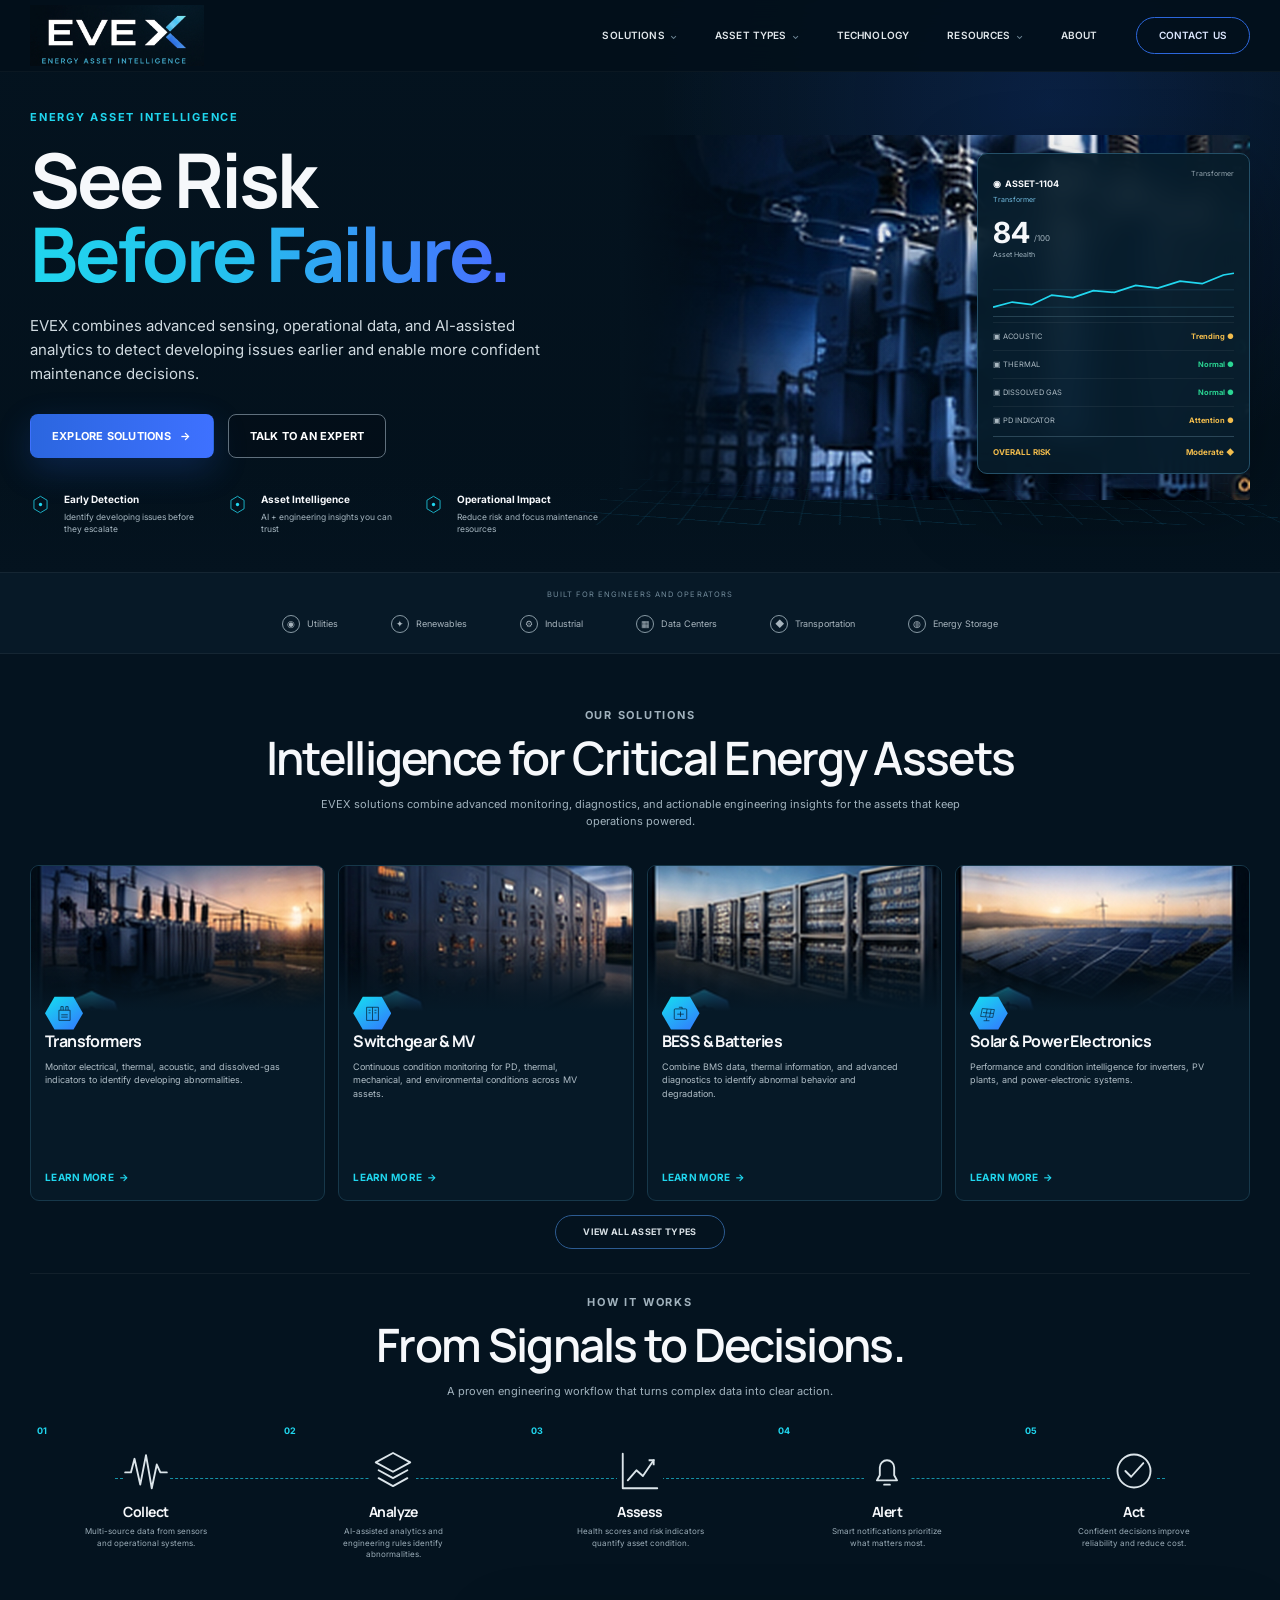
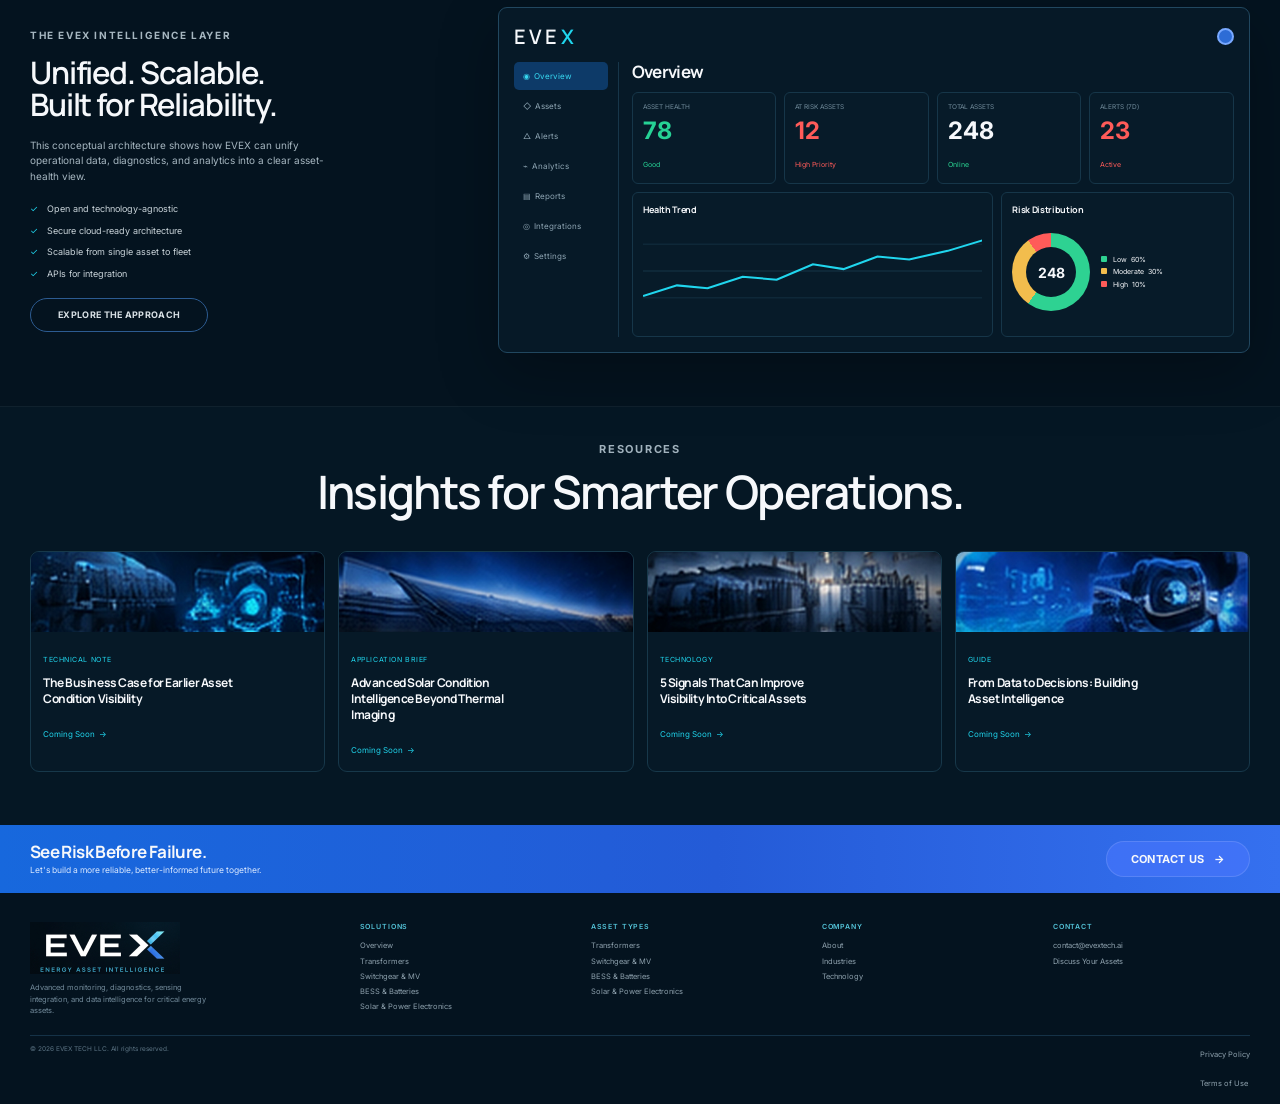
==== index.html @ 1c219734 "Upload EVEX website" ====
<!doctype html>
<html lang="en">
<head>
<meta charset="utf-8"><meta name="viewport" content="width=device-width,initial-scale=1">
<title>EVEX | Energy Asset Intelligence</title><meta name="description" content="EVEX combines advanced sensing, operational data, and AI-assisted analytics for critical energy asset intelligence.">
<meta name="theme-color" content="#04131f">
<link rel="icon" href="assets/favicon.ico"><link rel="apple-touch-icon" href="assets/apple-touch-icon.png">
<link rel="preconnect" href="https://fonts.googleapis.com"><link rel="preconnect" href="https://fonts.gstatic.com" crossorigin>
<link href="https://fonts.googleapis.com/css2?family=Inter:wght@400;500;600;700&family=Manrope:wght@500;600;700&display=swap" rel="stylesheet">
<link rel="stylesheet" href="styles.css">
</head>
<body>
<svg xmlns="http://www.w3.org/2000/svg" style="display:none">
<symbol id="i-wave" viewBox="0 0 64 64"><path d="M3 34h8l5-19 8 36 8-41 8 46 7-33 5 11h9" fill="none" stroke="currentColor" stroke-width="2.6" stroke-linecap="round" stroke-linejoin="round"/></symbol>
<symbol id="i-layers" viewBox="0 0 64 64"><path d="m32 7 24 13-24 13L8 20 32 7Zm-20 24 20 11 20-11M12 42l20 11 20-11" fill="none" stroke="currentColor" stroke-width="2.6" stroke-linecap="round" stroke-linejoin="round"/></symbol>
<symbol id="i-chart" viewBox="0 0 64 64"><path d="M8 8v48h48M15 45l12-14 9 8 15-22" fill="none" stroke="currentColor" stroke-width="2.6" stroke-linecap="round" stroke-linejoin="round"/><path d="m44 17h7v7" fill="none" stroke="currentColor" stroke-width="2.6"/></symbol>
<symbol id="i-bell" viewBox="0 0 64 64"><path d="M18 45h28l-4-7V27a10 10 0 0 0-20 0v11l-4 7Zm10 6h8" fill="none" stroke="currentColor" stroke-width="2.6" stroke-linecap="round" stroke-linejoin="round"/></symbol>
<symbol id="i-check" viewBox="0 0 64 64"><circle cx="32" cy="32" r="23" fill="none" stroke="currentColor" stroke-width="2.6"/><path d="m20 32 8 8 17-19" fill="none" stroke="currentColor" stroke-width="2.6" stroke-linecap="round" stroke-linejoin="round"/></symbol>
<symbol id="i-diamond" viewBox="0 0 64 64"><path d="m32 7 20 12v26L32 57 12 45V19L32 7Z" fill="none" stroke="currentColor" stroke-width="2.4"/><circle cx="32" cy="32" r="5" fill="currentColor"/></symbol>
<symbol id="i-transformer" viewBox="0 0 64 64"><path d="M15 22h34v31H15zM21 22V11h7v11M36 22V11h7v11M22 36h20M22 43h20" fill="none" stroke="currentColor" stroke-width="2.3" stroke-linejoin="round"/></symbol>
<symbol id="i-switch" viewBox="0 0 64 64"><path d="M14 13h36v40H14zM32 13v40M20 22h6M20 30h6M38 22h6M38 30h6" fill="none" stroke="currentColor" stroke-width="2.3"/></symbol>
<symbol id="i-battery" viewBox="0 0 64 64"><rect x="13" y="18" width="38" height="32" rx="3" fill="none" stroke="currentColor" stroke-width="2.3"/><path d="M27 13h10v5M22 34h20M32 26v16" fill="none" stroke="currentColor" stroke-width="2.3"/></symbol>
<symbol id="i-solar" viewBox="0 0 64 64"><path d="m13 17 37 3-5 24-37-3 5-24Zm13 29v8m-9 0h18M15 29l32 3M28 18l-5 24M40 19l-5 24" fill="none" stroke="currentColor" stroke-width="2.1"/></symbol>
</svg>

<header class="site-header">
 <nav class="nav container">
   <a class="logo" href="index.html"><img src="assets/evex-logo.webp" alt="EVEX — Energy Asset Intelligence"></a>
   <button class="menu-btn" aria-label="Menu"><span></span><span></span></button>
   <div class="nav-links"><a class="chev" href="solutions.html">SOLUTIONS</a><a class="chev" href="solutions.html#asset-types">ASSET TYPES</a><a class="" href="technology.html">TECHNOLOGY</a><a class="chev" href="index.html#resources">RESOURCES</a><a class="" href="about.html">ABOUT</a><a class="contact" href="contact.html">CONTACT US</a></div>
 </nav>
</header>

<main>
<section class="hero">
 <div class="container hero-grid">
  <div class="hero-copy reveal">
   <p class="eyebrow">ENERGY ASSET INTELLIGENCE</p>
   <h1>See Risk<br><span class="gradient">Before Failure.</span></h1>
   <p class="lead">EVEX combines advanced sensing, operational data, and AI-assisted analytics to detect developing issues earlier and enable more confident maintenance decisions.</p>
   <div class="hero-actions"><a class="btn btn-primary" href="solutions.html">EXPLORE SOLUTIONS&nbsp;&nbsp; →</a><a class="btn btn-outline" href="contact.html">TALK TO AN EXPERT</a></div>
   <div class="hero-benefits">
    <div class="benefit"><svg class="benefit-icon"><use href="#i-diamond"/></svg><div><strong>Early Detection</strong><span>Identify developing issues before they escalate</span></div></div>
    <div class="benefit"><svg class="benefit-icon"><use href="#i-diamond"/></svg><div><strong>Asset Intelligence</strong><span>AI + engineering insights you can trust</span></div></div>
    <div class="benefit"><svg class="benefit-icon"><use href="#i-diamond"/></svg><div><strong>Operational Impact</strong><span>Reduce risk and focus maintenance resources</span></div></div>
   </div>
  </div>
  <div class="hero-visual reveal">
   <div class="transformer-stage"></div>
   <aside class="hero-dashboard">
    <div class="dash-head"><div><strong>◉ &nbsp;ASSET-1104</strong><span class="sub">Transformer</span></div><span class="type">Transformer</span></div>
    <div class="asset-score"><b>84</b><span>/100</span></div><div class="asset-label">Asset Health</div>
    <div class="spark"><svg viewBox="0 0 250 55" preserveAspectRatio="none"><line x1="0" y1="45" x2="250" y2="45"/><line x1="0" y1="25" x2="250" y2="25"/><path d="M0 45 L20 39 L40 42 L61 31 L83 34 L104 26 L126 28 L148 20 L171 23 L194 15 L217 18 L239 8 L250 6"/></svg></div>
    <div class="metric"><span>▣ ACOUSTIC</span><b class="warn">Trending ●</b></div>
    <div class="metric"><span>▣ THERMAL</span><b class="ok">Normal ●</b></div>
    <div class="metric"><span>▣ DISSOLVED GAS</span><b class="ok">Normal ●</b></div>
    <div class="metric"><span>▣ PD INDICATOR</span><b class="warn">Attention ●</b></div>
    <div class="risk"><span>OVERALL RISK</span><b class="warn">Moderate ◆</b></div>
   </aside>
  </div>
 </div>
</section>

<section class="trust">
 <div class="container">
  <div class="trust-title">BUILT FOR ENGINEERS AND OPERATORS</div>
  <div class="trust-list"><span><i>◉</i>Utilities</span><span><i>✦</i>Renewables</span><span><i>⚙</i>Industrial</span><span><i>▦</i>Data Centers</span><span><i>◆</i>Transportation</span><span><i>◍</i>Energy Storage</span></div>
 </div>
</section>

<section class="section" id="asset-types">
 <div class="container">
  <div class="section-heading reveal"><p class="eyebrow">OUR SOLUTIONS</p><h2>Intelligence for Critical Energy Assets</h2><p>EVEX solutions combine advanced monitoring, diagnostics, and actionable engineering insights for the assets that keep operations powered.</p></div>
  <div class="asset-grid">
   <article class="asset-card reveal"><div class="asset-img" style="background-image:url('assets/transformer.jpg')"></div><div class="hex"><svg><use href="#i-transformer"/></svg></div><div class="asset-copy"><h3>Transformers</h3><p>Monitor electrical, thermal, acoustic, and dissolved-gas indicators to identify developing abnormalities.</p><a class="text-link" href="transformers.html">LEARN MORE&nbsp; →</a></div></article>
   <article class="asset-card reveal"><div class="asset-img" style="background-image:url('assets/switchgear.jpg')"></div><div class="hex"><svg><use href="#i-switch"/></svg></div><div class="asset-copy"><h3>Switchgear & MV</h3><p>Continuous condition monitoring for PD, thermal, mechanical, and environmental conditions across MV assets.</p><a class="text-link" href="switchgear.html">LEARN MORE&nbsp; →</a></div></article>
   <article class="asset-card reveal"><div class="asset-img" style="background-image:url('assets/bess.jpg')"></div><div class="hex"><svg><use href="#i-battery"/></svg></div><div class="asset-copy"><h3>BESS & Batteries</h3><p>Combine BMS data, thermal information, and advanced diagnostics to identify abnormal behavior and degradation.</p><a class="text-link" href="bess.html">LEARN MORE&nbsp; →</a></div></article>
   <article class="asset-card reveal"><div class="asset-img" style="background-image:url('assets/solar.jpg')"></div><div class="hex"><svg><use href="#i-solar"/></svg></div><div class="asset-copy"><h3>Solar & Power Electronics</h3><p>Performance and condition intelligence for inverters, PV plants, and power-electronic systems.</p><a class="text-link" href="solar.html">LEARN MORE&nbsp; →</a></div></article>
  </div>
  <div class="asset-more"><a class="small-pill" href="solutions.html">VIEW ALL ASSET TYPES</a></div>

  <div class="process-shell">
   <div class="section-heading reveal"><p class="eyebrow">HOW IT WORKS</p><h2>From Signals to Decisions.</h2><p>A proven engineering workflow that turns complex data into clear action.</p></div>
   <div class="process">
    <div class="step reveal"><span class="step-no">01</span><div class="step-icon"><svg><use href="#i-wave"/></svg></div><h3>Collect</h3><p>Multi-source data from sensors and operational systems.</p></div>
    <div class="step reveal"><span class="step-no">02</span><div class="step-icon"><svg><use href="#i-layers"/></svg></div><h3>Analyze</h3><p>AI-assisted analytics and engineering rules identify abnormalities.</p></div>
    <div class="step reveal"><span class="step-no">03</span><div class="step-icon"><svg><use href="#i-chart"/></svg></div><h3>Assess</h3><p>Health scores and risk indicators quantify asset condition.</p></div>
    <div class="step reveal"><span class="step-no">04</span><div class="step-icon"><svg><use href="#i-bell"/></svg></div><h3>Alert</h3><p>Smart notifications prioritize what matters most.</p></div>
    <div class="step reveal"><span class="step-no">05</span><div class="step-icon"><svg><use href="#i-check"/></svg></div><h3>Act</h3><p>Confident decisions improve reliability and reduce cost.</p></div>
   </div>
  </div>

  <div class="platform">
   <div class="platform-copy reveal">
    <p class="eyebrow">THE EVEX INTELLIGENCE LAYER</p>
    <h2>Unified. Scalable.<br>Built for Reliability.</h2>
    <p>This conceptual architecture shows how EVEX can unify operational data, diagnostics, and analytics into a clear asset-health view.</p>
    <ul><li>Open and technology-agnostic</li><li>Secure cloud-ready architecture</li><li>Scalable from single asset to fleet</li><li>APIs for integration</li></ul>
    <a class="small-pill" href="technology.html">EXPLORE THE APPROACH</a>
   </div>
   <div class="dashboard reveal" aria-label="Conceptual EVEX dashboard">
    <div class="dashboard-top"><div class="dash-logo">EVE<em>X</em></div><div class="avatar"></div></div>
    <div class="dashboard-body">
     <div class="side-nav"><div class="side-item active">◉ &nbsp;Overview</div><div class="side-item">◇ &nbsp;Assets</div><div class="side-item">△ &nbsp;Alerts</div><div class="side-item">⌁ &nbsp;Analytics</div><div class="side-item">▤ &nbsp;Reports</div><div class="side-item">◎ &nbsp;Integrations</div><div class="side-item">⚙ &nbsp;Settings</div></div>
     <div><h3 class="panel-title">Overview</h3>
      <div class="kpis"><div class="kpi good"><small>ASSET HEALTH</small><strong>78</strong><span>Good</span></div><div class="kpi risky"><small>AT RISK ASSETS</small><strong>12</strong><span>High Priority</span></div><div class="kpi"><small>TOTAL ASSETS</small><strong>248</strong><span class="ok">Online</span></div><div class="kpi risky"><small>ALERTS (7D)</small><strong>23</strong><span>Active</span></div></div>
      <div class="chart-grid"><div class="chart-card"><h4>Health Trend</h4><div class="line-chart"><svg viewBox="0 0 300 100" preserveAspectRatio="none"><line x1="0" y1="22" x2="300" y2="22"/><line x1="0" y1="50" x2="300" y2="50"/><line x1="0" y1="78" x2="300" y2="78"/><path d="M0 76 L30 65 L57 68 L88 56 L118 59 L150 43 L177 48 L207 35 L235 38 L269 29 L300 18"/></svg></div></div><div class="chart-card"><h4>Risk Distribution</h4><div class="donut-wrap"><div class="donut"></div><div class="legend"><div><i style="background:#2ed292"></i>Low&nbsp;&nbsp;60%</div><div><i style="background:#f2bd4d"></i>Moderate&nbsp;&nbsp;30%</div><div><i style="background:#ff5b59"></i>High&nbsp;&nbsp;10%</div></div></div></div></div>
     </div>
    </div>
   </div>
  </div>
 </div>
</section>

<section class="section section-alt resources" id="resources">
 <div class="container">
  <div class="section-heading reveal"><p class="eyebrow">RESOURCES</p><h2>Insights for Smarter Operations.</h2></div>
  <div class="resource-grid">
   <article class="resource"><div class="resource-img" style="background-image:url('assets/resource-transformer.jpg')"></div><div class="resource-copy"><small>TECHNICAL NOTE</small><h3>The Business Case for Earlier Asset Condition Visibility</h3><a href="#">Coming Soon&nbsp; →</a></div></article>
   <article class="resource"><div class="resource-img" style="background-image:url('assets/resource-solar.jpg')"></div><div class="resource-copy"><small>APPLICATION BRIEF</small><h3>Advanced Solar Condition Intelligence Beyond Thermal Imaging</h3><a href="#">Coming Soon&nbsp; →</a></div></article>
   <article class="resource"><div class="resource-img" style="background-image:url('assets/resource-substation.jpg')"></div><div class="resource-copy"><small>TECHNOLOGY</small><h3>5 Signals That Can Improve Visibility Into Critical Assets</h3><a href="#">Coming Soon&nbsp; →</a></div></article>
   <article class="resource"><div class="resource-img" style="background-image:url('assets/resource-digital.jpg')"></div><div class="resource-copy"><small>GUIDE</small><h3>From Data to Decisions: Building Asset Intelligence</h3><a href="#">Coming Soon&nbsp; →</a></div></article>
  </div>
 </div>
</section>

<section class="cta">
 <div class="container cta-inner">
  <div><h3>See Risk Before Failure.</h3><p>Let's build a more reliable, better-informed future together.</p></div>
  <a class="btn" href="contact.html">CONTACT US&nbsp;&nbsp; →</a>
 </div>
</section>
</main>


<footer class="footer">
 <div class="container footer-grid">
  <div><img class="footer-logo" src="assets/evex-logo.webp" alt="EVEX"><p>Advanced monitoring, diagnostics, sensing integration, and data intelligence for critical energy assets.</p></div>
  <div><h4>Solutions</h4><a href="solutions.html">Overview</a><a href="transformers.html">Transformers</a><a href="switchgear.html">Switchgear & MV</a><a href="bess.html">BESS & Batteries</a><a href="solar.html">Solar & Power Electronics</a></div>
  <div><h4>Asset Types</h4><a href="transformers.html">Transformers</a><a href="switchgear.html">Switchgear & MV</a><a href="bess.html">BESS & Batteries</a><a href="solar.html">Solar & Power Electronics</a></div>
  <div><h4>Company</h4><a href="about.html">About</a><a href="industries.html">Industries</a><a href="technology.html">Technology</a></div>
  <div><h4>Contact</h4><a href="mailto:contact@evextech.ai">contact@evextech.ai</a><a href="contact.html">Discuss Your Assets</a></div>
 </div>
 <div class="container footer-bottom"><span>© 2026 EVEX TECH LLC. All rights reserved.</span><span><a href="privacy.html">Privacy Policy</a> &nbsp;&nbsp; <a href="terms.html">Terms of Use</a></span></div>
</footer>
<script src="script.js"></script>
</body></html>
---- styles.css ----
:root{
 --bg:#04131f; --bg2:#061927; --bg3:#081c2a; --panel:#071c2a;
 --panel2:#0a2233; --border:#17384a; --border2:#214b62;
 --white:#f6f8fb; --muted:#a0b1bc; --muted2:#718b9b;
 --cyan:#20d6ee; --cyan2:#5be5f6; --blue:#3d72ff; --blue2:#1f5fdc;
 --green:#2bd593; --amber:#f2bd4d; --red:#ff5b59;
 --grad:linear-gradient(90deg,#20d6ee 0%,#25bfee 43%,#486cff 100%);
 --max:1280px; --shadow:0 24px 80px rgba(0,0,0,.34)
}
*{box-sizing:border-box}
html{scroll-behavior:smooth;background:var(--bg)}
body{margin:0;background:var(--bg);color:var(--white);font-family:Inter,"Segoe UI",Arial,sans-serif;line-height:1.5;-webkit-font-smoothing:antialiased}
a{color:inherit;text-decoration:none} img{display:block;max-width:100%} button,input,textarea,select{font:inherit}
.container{width:min(calc(100% - 60px),var(--max));margin-inline:auto}
.eyebrow{margin:0 0 17px;color:var(--cyan);font-size:11px;font-weight:700;letter-spacing:.16em;text-transform:uppercase}
h1,h2,h3,h4{font-family:Manrope,Inter,sans-serif;letter-spacing:-.037em;margin:0}
h1{font-size:clamp(56px,5.9vw,86px);line-height:.98;font-weight:700}
h2{font-size:clamp(35px,3.6vw,52px);line-height:1.05;font-weight:600}
h3{font-size:20px;line-height:1.18}
p{margin:0}.gradient{background:var(--grad);-webkit-background-clip:text;background-clip:text;color:transparent}
.btn{display:inline-flex;align-items:center;justify-content:center;gap:12px;padding:13px 21px;border-radius:8px;border:1px solid transparent;font-size:11px;font-weight:700;letter-spacing:.02em;transition:.22s ease}
.btn:hover{transform:translateY(-2px);filter:brightness(1.08)}
.btn-primary{background:linear-gradient(90deg,#2b66df,#3e71ff);color:white;box-shadow:0 12px 34px rgba(42,103,233,.22)}
.btn-outline{border-color:#60707d;background:rgba(0,0,0,.15);color:#fff}
.small-pill{display:inline-flex;align-items:center;justify-content:center;padding:9px 27px;border:1px solid #2c5b91;border-radius:999px;color:#d8e0e5;font-size:9px;font-weight:700;letter-spacing:.035em}
.text-link{font-size:10px;color:var(--cyan);font-weight:700;letter-spacing:.03em}

/* Header */
.site-header{position:fixed;left:0;right:0;top:0;z-index:100;background:rgba(3,16,27,.91);border-bottom:1px solid rgba(255,255,255,.035);backdrop-filter:blur(15px)}
.nav{height:71px;display:flex;align-items:center}
.logo{width:174px;flex:none}.logo img{width:100%}
.nav-links{display:flex;align-items:center;gap:38px;margin-left:auto}.nav-links a{font-size:10px;font-weight:600;color:#e1e7eb;letter-spacing:.015em}
.nav-links a:hover{color:var(--cyan)}.nav-links .contact{border:1px solid #2c67dc;border-radius:999px;padding:10px 22px;color:#dce7ff}
.chev::after{content:"⌄";margin-left:5px;font-size:9px;color:#718a9a}
.menu-btn{display:none;margin-left:auto;background:none;border:0;width:44px;height:44px}.menu-btn span{display:block;width:22px;height:1px;background:white;margin:6px auto}

/* Hero */
.hero{position:relative;min-height:470px;padding:99px 0 37px;overflow:hidden;background:
 radial-gradient(circle at 82% 18%,rgba(42,104,255,.16),transparent 34%),
 linear-gradient(180deg,#04131f,#03111c)}
.hero:after{content:"";position:absolute;left:0;right:0;bottom:-1px;height:100px;background:linear-gradient(180deg,transparent,#04131f)}
.hero-grid{position:relative;z-index:2;display:grid;grid-template-columns:.95fr 1.05fr;gap:20px;align-items:center}
.hero-copy{padding-top:10px}.hero-copy h1{margin-bottom:23px}.hero-copy .lead{font-size:15px;line-height:1.63;color:#d0dae0;max-width:545px}
.hero-actions{display:flex;gap:14px;margin-top:27px}
.hero-benefits{display:grid;grid-template-columns:repeat(3,1fr);gap:20px;margin-top:34px;max-width:650px}
.benefit{display:grid;grid-template-columns:24px 1fr;gap:10px;align-items:start}.benefit-icon{width:21px;height:21px;color:var(--cyan);margin-top:2px}.benefit strong{display:block;font-size:10px;margin-bottom:4px}.benefit span{display:block;color:#a6b6c0;font-size:8.5px;line-height:1.42}
.hero-visual{height:365px;position:relative}
.transformer-stage{position:absolute;inset:0;background:
 linear-gradient(90deg,#04131f 0%,rgba(4,19,31,.2) 19%,rgba(4,19,31,0) 57%),
 url("assets/hero-transformer.jpg") center/cover no-repeat;border-radius:3px}
.transformer-stage:after{content:"";position:absolute;left:-10%;right:-8%;bottom:-7%;height:43%;background:
 repeating-linear-gradient(9deg,transparent 0 31px,rgba(23,169,226,.22) 32px 33px),
 repeating-linear-gradient(81deg,transparent 0 38px,rgba(23,169,226,.16) 39px 40px);
 transform:perspective(450px) rotateX(64deg);transform-origin:bottom;opacity:.7;mask-image:linear-gradient(to top,#000,transparent)}
.transformer-stage:before{content:"";position:absolute;inset:0;background:radial-gradient(circle at 62% 55%,rgba(34,147,255,.11),transparent 40%)}
.hero-dashboard{position:absolute;right:0;top:18px;width:273px;border:1px solid #245068;background:rgba(7,28,43,.93);border-radius:10px;padding:15px;box-shadow:var(--shadow);backdrop-filter:blur(12px)}
.dash-head{display:flex;justify-content:space-between;align-items:start}.dash-head strong{font-size:9px}.dash-head .sub{display:block;font-size:7px;color:#72bde1;margin-top:2px}.dash-head .type{font-size:7px;color:#96a7b1}
.asset-score{display:flex;align-items:end;gap:4px;margin-top:13px}.asset-score b{font-size:29px;line-height:1}.asset-score span{font-size:8px;color:#a4b4be;margin-bottom:3px}
.asset-label{font-size:7px;color:#9cb0bc;margin-top:3px}.spark{height:49px;margin:7px 0 5px;border-bottom:1px solid #254252}
.spark svg{width:100%;height:100%}.spark path{fill:none;stroke:#21d7ef;stroke-width:2}.spark line{stroke:#173a4e;stroke-width:1}
.metric{display:flex;align-items:center;justify-content:space-between;border-top:1px solid rgba(255,255,255,.055);padding:8px 0;font-size:7.5px;color:#aab8c1}.metric b{font-size:7.5px}.ok{color:var(--green)}.warn{color:var(--amber)}
.risk{border-top:1px solid #2a4657;padding-top:9px;margin-top:1px;display:flex;justify-content:space-between;font-size:8px}.risk span{color:var(--amber);font-weight:700}

/* Trust strip */
.trust{background:#071927;border-block:1px solid rgba(255,255,255,.055);padding:16px 0 20px}
.trust-title{text-align:center;color:#718a9a;font-size:7.5px;letter-spacing:.14em;text-transform:uppercase;margin-bottom:14px}
.trust-list{display:flex;justify-content:center;gap:53px;flex-wrap:wrap;color:#a7b4bd;font-size:9px}.trust-list span{display:flex;align-items:center;gap:7px}.trust-list i{width:18px;height:18px;border:1px solid #8799a4;border-radius:50%;display:grid;place-items:center;font-style:normal;font-size:9px}

/* General section */
.section{padding:53px 0}.section-alt{background:#051724}
.section-heading{text-align:center;max-width:840px;margin:0 auto 35px}.section-heading .eyebrow{margin-bottom:10px}.section-heading h2{margin-bottom:14px}.section-heading p{color:#a1b2bd;font-size:11px;line-height:1.55;max-width:680px;margin:auto}

/* Asset cards */
.asset-grid{display:grid;grid-template-columns:repeat(4,1fr);gap:13px}
.asset-card{position:relative;min-height:336px;border:1px solid #17384a;border-radius:9px;background:#061927;overflow:hidden;transition:.25s}.asset-card:hover{transform:translateY(-3px);border-color:#2b627f}
.asset-img{height:145px;background-size:cover;background-position:center;position:relative}.asset-img:after{content:"";position:absolute;inset:0;background:linear-gradient(to bottom,transparent 55%,#061927)}
.hex{position:absolute;left:14px;top:128px;width:38px;height:38px;background:linear-gradient(145deg,#13e5ef,#3572ff);clip-path:polygon(25% 7%,75% 7%,100% 50%,75% 93%,25% 93%,0 50%);display:grid;place-items:center;color:#07243a;z-index:2;box-shadow:0 4px 18px rgba(38,145,255,.25)}
.hex svg{width:21px;height:21px}.asset-copy{padding:21px 14px 17px}.asset-copy h3{font-size:16px;margin-bottom:9px}.asset-copy p{font-size:9px;line-height:1.48;color:#b0bec7;max-width:240px}.asset-copy .text-link{position:absolute;left:14px;bottom:15px}
.asset-more{text-align:center;margin-top:14px}

/* Process */
.process-shell{border-top:1px solid rgba(255,255,255,.055);margin-top:24px;padding-top:20px}
.process-shell .section-heading{margin-bottom:24px}
.process{display:grid;grid-template-columns:repeat(5,1fr);gap:15px;position:relative}
.process:before{content:"";position:absolute;left:7%;right:7%;top:54px;border-top:1px dashed rgba(32,214,238,.65)}
.step{text-align:center;position:relative}.step-no{display:block;text-align:left;color:var(--cyan);font-size:9px;font-weight:700;margin-left:7px}.step-icon{width:46px;height:46px;color:#dce5ea;margin:10px auto 10px;position:relative;z-index:2;background:#04131f}.step-icon svg{width:46px;height:46px}.step h3{font-size:14px;margin-bottom:6px}.step p{font-size:8px;color:#9badb8;line-height:1.42;max-width:130px;margin:auto}

/* Platform */
.platform{display:grid;grid-template-columns:.73fr 1.27fr;gap:35px;align-items:center;margin-top:47px}
.platform-copy .eyebrow{margin-bottom:12px}.platform-copy h2{font-size:31px;margin-bottom:17px}.platform-copy p{font-size:10px;color:#a6b6c0;max-width:310px;line-height:1.55}
.platform-copy ul{list-style:none;padding:0;margin:18px 0}.platform-copy li{font-size:9px;color:#cad4da;margin:8px 0}.platform-copy li:before{content:"✓";color:var(--cyan);margin-right:9px}
.dashboard{border:1px solid #21475f;border-radius:9px;background:#061927;padding:15px;box-shadow:0 20px 60px rgba(0,0,0,.26)}
.dashboard-top{display:flex;align-items:center;justify-content:space-between;margin-bottom:12px}.dash-logo{font:600 20px Manrope;letter-spacing:.17em}.dash-logo em{font-style:normal;color:var(--cyan)}.avatar{width:17px;height:17px;border-radius:50%;background:#2d6cd6;border:2px solid #79a9ff}
.dashboard-body{display:grid;grid-template-columns:105px 1fr;gap:13px}.side-nav{border-right:1px solid #17364a;padding-right:10px}.side-item{padding:8px 9px;border-radius:5px;font-size:8px;color:#8fa6b4;margin-bottom:2px}.side-item.active{background:#0d3a68;color:#37d8f1}
.panel-title{font-size:17px;margin-bottom:10px}.kpis{display:grid;grid-template-columns:repeat(4,1fr);gap:8px}.kpi{border:1px solid #163649;background:#071b29;border-radius:6px;padding:10px}.kpi small{display:block;color:#718b9b;font-size:6.5px}.kpi strong{display:block;font-size:24px;line-height:1.08;margin:5px 0}.kpi span{font-size:7px}.kpi.good strong,.kpi.good span{color:#26d295}.kpi.risky strong,.kpi.risky span{color:#ff5b59}
.chart-grid{display:grid;grid-template-columns:1.4fr .9fr;gap:8px;margin-top:8px}.chart-card{border:1px solid #163649;background:#071b29;border-radius:6px;padding:10px;min-height:145px}.chart-card h4{font-size:9px;margin-bottom:7px}
.line-chart{height:96px}.line-chart svg{width:100%;height:100%}.line-chart path{fill:none;stroke:#20d6ee;stroke-width:2.1}.line-chart line{stroke:#173649;stroke-width:1}
.donut-wrap{height:98px;display:flex;align-items:center;gap:11px}.donut{width:78px;height:78px;border-radius:50%;background:conic-gradient(#2ed292 0 60%,#f2bd4d 60% 90%,#ff5b59 90% 100%);position:relative}.donut:after{content:"248";position:absolute;inset:14px;background:#071b29;border-radius:50%;display:grid;place-items:center;font-weight:700;font-size:14px}.legend{font-size:7px;line-height:1.8}.legend i{display:inline-block;width:6px;height:6px;margin-right:6px;border-radius:1px}

/* Resources */
.resources{padding-top:34px;border-top:1px solid rgba(255,255,255,.045)}
.resource-grid{display:grid;grid-template-columns:repeat(4,1fr);gap:13px}.resource{border:1px solid #17384a;border-radius:9px;background:#061927;overflow:hidden;min-height:201px;position:relative}
.resource-img{height:80px;background-size:cover;background-position:center}.resource-copy{padding:12px}.resource-copy small{color:var(--cyan);font-size:7px;letter-spacing:.08em}.resource-copy h3{font-size:12px;line-height:1.32;margin:7px 0 12px;max-width:190px}.resource-copy a{font-size:8px;color:var(--cyan)}

/* CTA / footer */
.cta{background:linear-gradient(90deg,#1768dd 0%,#245bd7 56%,#3570ef 100%);padding:16px 0}.cta-inner{display:flex;align-items:center;justify-content:space-between}.cta h3{font-size:17px;margin-bottom:2px}.cta p{font-size:8.5px;color:#dbe9ff}.cta .btn{border-radius:999px;padding:9px 24px;background:rgba(75,119,255,.55);border-color:rgba(255,255,255,.13)}
.footer{padding:29px 0 11px;background:#04131f}.footer-grid{display:grid;grid-template-columns:1.5fr repeat(4,1fr);gap:34px}.footer-logo{width:150px;margin-bottom:8px}.footer p{font-size:7.5px;color:#738b9b;max-width:185px;line-height:1.5}.footer h4{font:600 7px Inter;color:#54c4d9;text-transform:uppercase;letter-spacing:.12em;margin:0 0 9px}.footer a{display:block;color:#8ea1ad;font-size:7.5px;margin:4px 0}.footer-bottom{display:flex;justify-content:space-between;border-top:1px solid #153247;margin-top:18px;padding-top:9px;color:#5d7585;font-size:6.5px}

/* Interior pages */
.page-hero{padding:125px 0 62px;min-height:340px;background:radial-gradient(circle at 80% 20%,rgba(51,105,255,.14),transparent 35%),#04131f;border-bottom:1px solid #17364a}
.page-hero h1{max-width:950px;font-size:clamp(48px,5vw,72px);margin-bottom:22px}.page-hero .lead{font-size:15px;color:#bdcad2;max-width:750px;line-height:1.6}
.breadcrumb{font-size:8px;color:#718b9b;margin-bottom:22px}.breadcrumb a{color:var(--cyan)}
.content-section{padding:70px 0}.light{background:#f5f7f9;color:#0a1720}.light .eyebrow{color:#177d9d}.split{display:grid;grid-template-columns:1fr 1fr;gap:50px}.copy h2{font-size:38px;margin-bottom:18px}.copy p{font-size:13px;color:#a2b3be;line-height:1.65}.light .copy p{color:#5b7281}
.bullets{list-style:none;padding:0;margin:0}.bullets li{font-size:12px;color:#b9c7cf;margin:10px 0}.light .bullets li{color:#546b7a}.bullets li:before{content:"";display:inline-block;width:5px;height:5px;border-radius:50%;background:var(--cyan);margin-right:9px}
.signal-grid{display:grid;grid-template-columns:repeat(4,1fr);gap:12px}.signal{border:1px solid #1b4056;background:#082030;border-radius:10px;padding:18px;min-height:105px}.signal strong{display:block;font-size:12px;margin-bottom:7px}.signal span{font-size:9px;color:#8ea4b2}
.industry-grid{display:grid;grid-template-columns:repeat(4,1fr);gap:14px}.industry{background:white;border-top:3px solid #dce4e9;padding:27px;min-height:220px}.industry h3{font-size:20px;margin-top:38px;color:#0a1720}.industry p{font-size:11px;color:#5e7482}
.arch{display:grid;gap:9px}.arch-row{display:grid;grid-template-columns:38px 1fr 1.45fr;gap:12px;align-items:center;background:white;border:1px solid #d8e1e7;border-radius:9px;padding:15px}.arch-row>span{font-size:8px;color:#7c929f}.arch-row strong{font-size:14px}.arch-row small{font-size:9px;color:#607684}.arch-row.final{background:#061927;color:white;border-color:#17394d}.arch-row.final small{color:#9fb0bb}
.contact-grid{display:grid;grid-template-columns:.72fr 1.28fr;gap:55px}.contact-form{background:#081f2f;border:1px solid #20465c;border-radius:13px;padding:27px}.form-grid{display:grid;grid-template-columns:1fr 1fr;gap:14px}.contact-form label{display:block;color:#9eb0bb;font-size:8px;letter-spacing:.06em;text-transform:uppercase;margin-bottom:13px}.contact-form input,.contact-form select,.contact-form textarea{width:100%;display:block;margin-top:6px;border:1px solid #294a5f;background:#051724;color:white;border-radius:7px;padding:11px;outline:none}.contact-form input:focus,.contact-form select:focus,.contact-form textarea:focus{border-color:var(--cyan)}
.note{font-size:8px;color:#718b9b;margin-top:8px}.legal{background:#f6f8fa;color:#0a1720;padding:125px 0 70px}.legal .container{max-width:850px}.legal h1{font-size:46px;margin-bottom:25px}.legal h2{font-size:23px;margin-top:34px}.legal p{font-size:13px;color:#536b7a;line-height:1.7}.legal .notice{background:#fff5dc;border:1px solid #edd093;border-radius:8px;padding:14px 16px;color:#715829}

/* Motion */
.reveal{opacity:0;transform:translateY(14px);transition:opacity .62s ease,transform .62s ease}.reveal.visible{opacity:1;transform:none}
@media(prefers-reduced-motion:reduce){.reveal{opacity:1;transform:none;transition:none}}

/* Tablet */
@media(max-width:980px){
 .container{width:min(calc(100% - 36px),var(--max))}
 .nav-links{display:none}.menu-btn{display:block}.nav-links.open{display:flex;position:absolute;left:18px;right:18px;top:71px;flex-direction:column;align-items:stretch;background:#071b2a;border:1px solid #1d4055;border-radius:12px;padding:18px;gap:10px}
 .hero{padding-top:110px}.hero-grid{grid-template-columns:1fr}.hero-visual{height:440px}.hero-benefits{max-width:none}.asset-grid,.resource-grid{grid-template-columns:repeat(2,1fr)}
 .platform,.split,.contact-grid{grid-template-columns:1fr}.dashboard{max-width:800px;margin:auto}.signal-grid,.industry-grid{grid-template-columns:repeat(2,1fr)}
 .footer-grid{grid-template-columns:1.5fr 1fr 1fr}.footer-grid>div:nth-child(4),.footer-grid>div:nth-child(5){margin-top:10px}
}
/* Mobile */
@media(max-width:620px){
 .container{width:min(calc(100% - 26px),var(--max))}.nav{height:66px}.logo{width:136px}.nav-links.open{top:66px}
 .hero{padding-top:104px}.hero-copy h1{font-size:50px}.hero-copy .lead{font-size:14px}.hero-actions{flex-direction:column;align-items:stretch}.hero-benefits{grid-template-columns:1fr;gap:13px}
 .hero-visual{height:470px;margin-top:12px}.hero-dashboard{width:100%;top:auto;bottom:0}.transformer-stage{bottom:100px}
 .asset-grid,.resource-grid,.signal-grid,.industry-grid{grid-template-columns:1fr}.section{padding:48px 0}.asset-card{min-height:320px}
 .process{grid-template-columns:1fr}.process:before{display:none}.step{text-align:left;padding-left:58px;min-height:75px}.step-no{margin-left:0}.step-icon{position:absolute;left:0;top:14px;margin:0}.step p{margin:0;max-width:none}
 .platform{grid-template-columns:1fr}.dashboard{padding:10px}.dashboard-body{grid-template-columns:1fr}.side-nav{display:none}.kpis{grid-template-columns:repeat(2,1fr)}.chart-grid{grid-template-columns:1fr}
 .cta-inner{flex-direction:column;align-items:flex-start;gap:13px}.footer-grid{grid-template-columns:1fr 1fr}.footer-grid>div:first-child{grid-column:1/-1}.footer-bottom{flex-direction:column;gap:5px}
 .form-grid{grid-template-columns:1fr}.arch-row{grid-template-columns:30px 1fr}.arch-row small{grid-column:2}
}
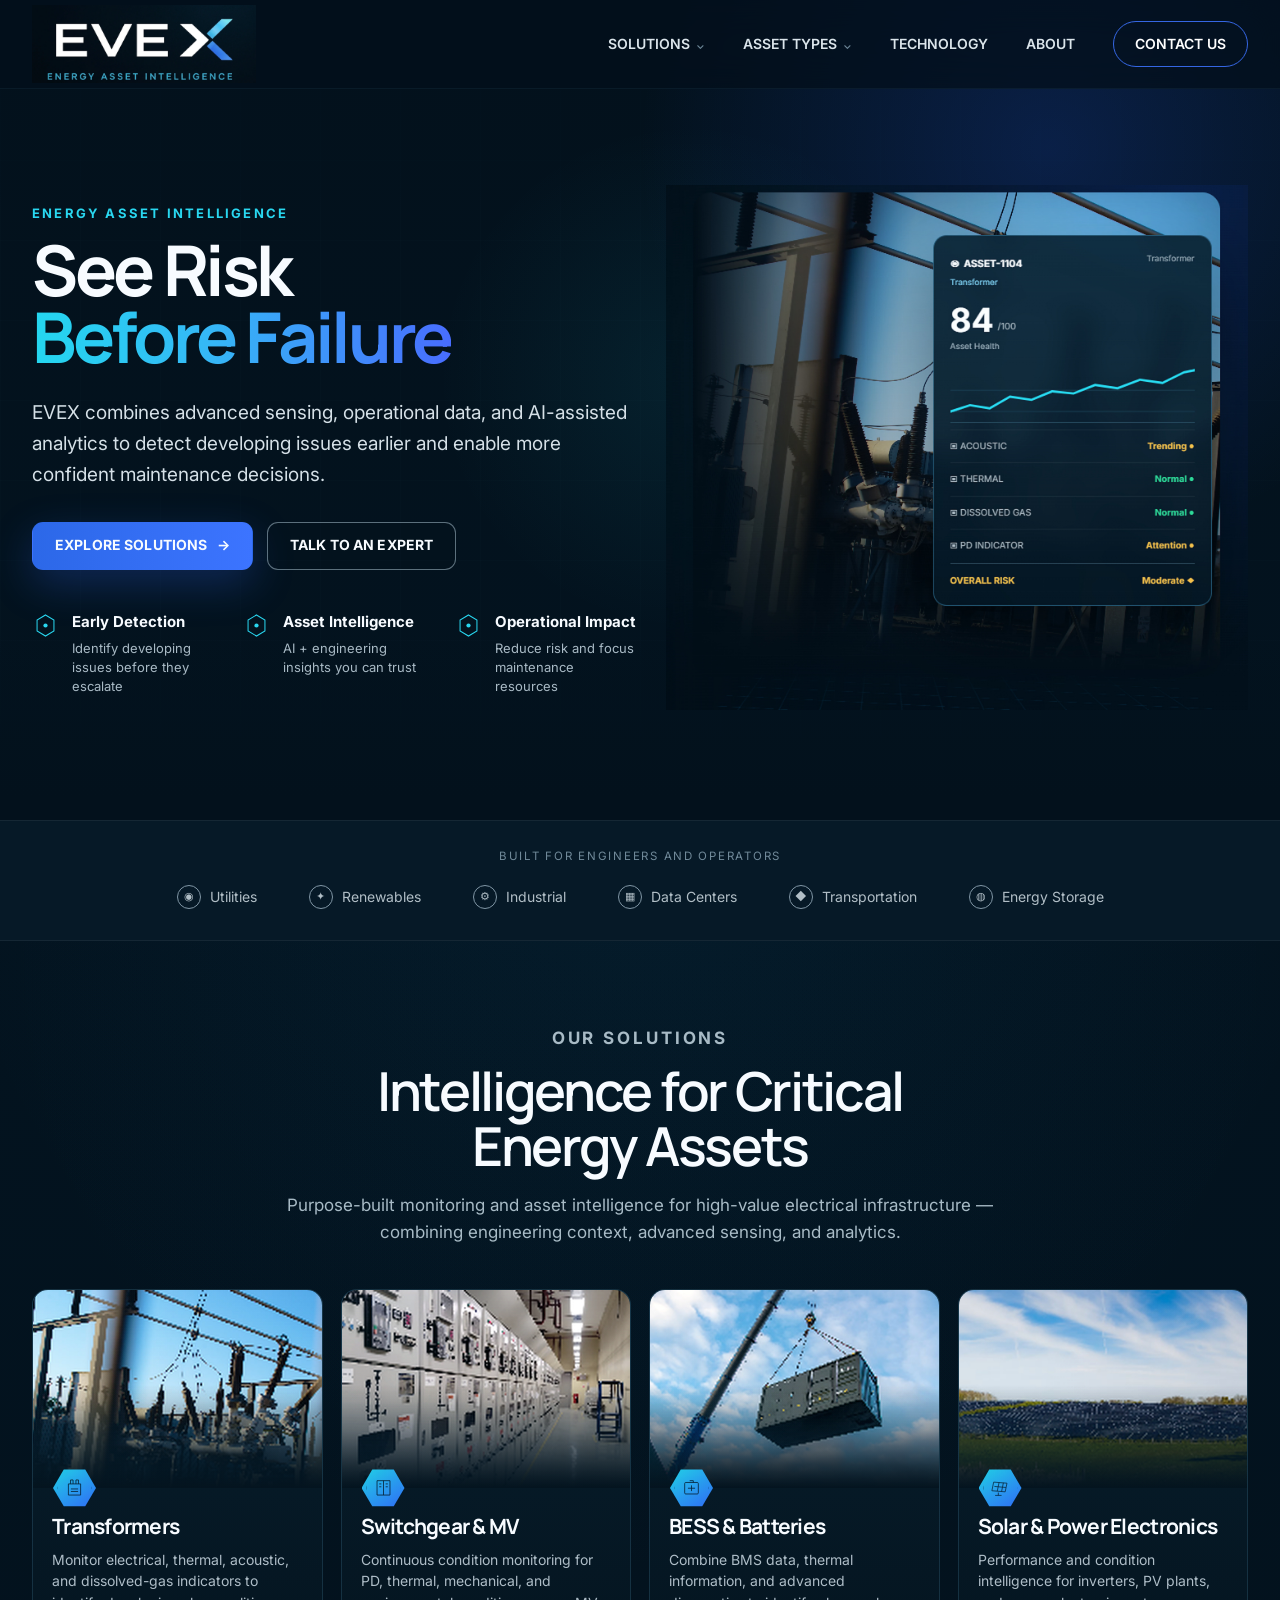
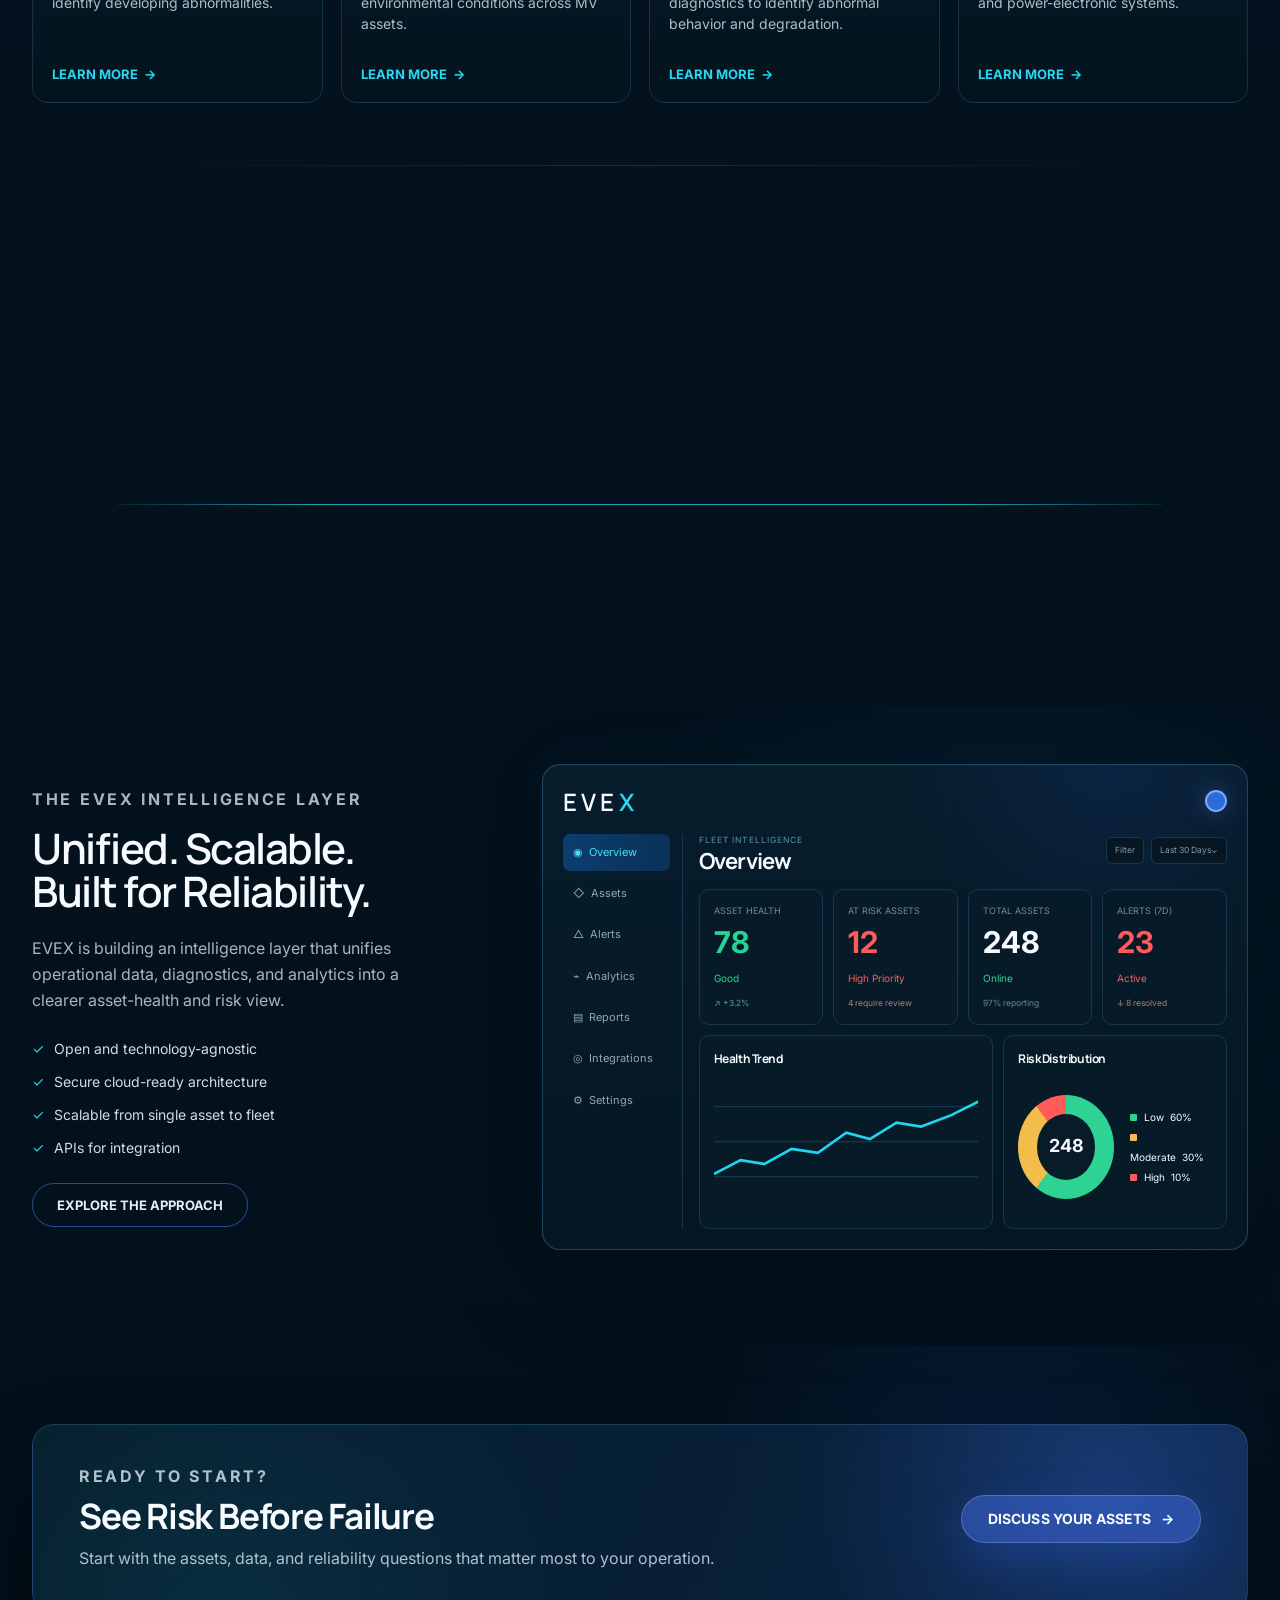
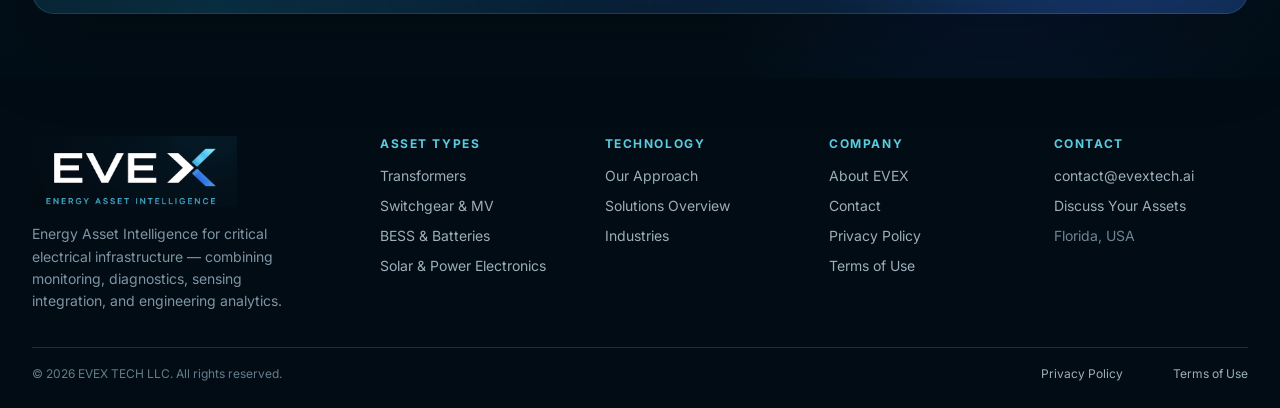
==== commit 9b22d81c: "Add files via upload" ====
--- a/index.html
+++ b/index.html
@@ -1,147 +1,130 @@
-<!doctype html>
+<!DOCTYPE html>
+
 <html lang="en">
 <head>
-<meta charset="utf-8"><meta name="viewport" content="width=device-width,initial-scale=1">
-<title>EVEX | Energy Asset Intelligence</title><meta name="description" content="EVEX combines advanced sensing, operational data, and AI-assisted analytics for critical energy asset intelligence.">
-<meta name="theme-color" content="#04131f">
-<link rel="icon" href="assets/favicon.ico"><link rel="apple-touch-icon" href="assets/apple-touch-icon.png">
-<link rel="preconnect" href="https://fonts.googleapis.com"><link rel="preconnect" href="https://fonts.gstatic.com" crossorigin>
-<link href="https://fonts.googleapis.com/css2?family=Inter:wght@400;500;600;700&family=Manrope:wght@500;600;700&display=swap" rel="stylesheet">
-<link rel="stylesheet" href="styles.css">
+<meta charset="utf-8"/><meta content="width=device-width,initial-scale=1" name="viewport"/>
+<title>EVEX | Energy Asset Intelligence</title><meta content="EVEX combines advanced sensing, operational data, and AI-assisted analytics for critical energy asset intelligence." name="description"/>
+<meta content="#04131f" name="theme-color"/>
+<link href="assets/favicon.ico" rel="icon"/><link href="assets/apple-touch-icon.png" rel="apple-touch-icon"/>
+<link href="https://fonts.googleapis.com" rel="preconnect"/><link crossorigin="" href="https://fonts.gstatic.com" rel="preconnect"/>
+<link href="https://fonts.googleapis.com/css2?family=Inter:wght@400;500;600;700&amp;family=Manrope:wght@500;600;700&amp;display=swap" rel="stylesheet"/>
+<link href="styles.css" rel="stylesheet"/>
 </head>
 <body>
-<svg xmlns="http://www.w3.org/2000/svg" style="display:none">
-<symbol id="i-wave" viewBox="0 0 64 64"><path d="M3 34h8l5-19 8 36 8-41 8 46 7-33 5 11h9" fill="none" stroke="currentColor" stroke-width="2.6" stroke-linecap="round" stroke-linejoin="round"/></symbol>
-<symbol id="i-layers" viewBox="0 0 64 64"><path d="m32 7 24 13-24 13L8 20 32 7Zm-20 24 20 11 20-11M12 42l20 11 20-11" fill="none" stroke="currentColor" stroke-width="2.6" stroke-linecap="round" stroke-linejoin="round"/></symbol>
-<symbol id="i-chart" viewBox="0 0 64 64"><path d="M8 8v48h48M15 45l12-14 9 8 15-22" fill="none" stroke="currentColor" stroke-width="2.6" stroke-linecap="round" stroke-linejoin="round"/><path d="m44 17h7v7" fill="none" stroke="currentColor" stroke-width="2.6"/></symbol>
-<symbol id="i-bell" viewBox="0 0 64 64"><path d="M18 45h28l-4-7V27a10 10 0 0 0-20 0v11l-4 7Zm10 6h8" fill="none" stroke="currentColor" stroke-width="2.6" stroke-linecap="round" stroke-linejoin="round"/></symbol>
-<symbol id="i-check" viewBox="0 0 64 64"><circle cx="32" cy="32" r="23" fill="none" stroke="currentColor" stroke-width="2.6"/><path d="m20 32 8 8 17-19" fill="none" stroke="currentColor" stroke-width="2.6" stroke-linecap="round" stroke-linejoin="round"/></symbol>
-<symbol id="i-diamond" viewBox="0 0 64 64"><path d="m32 7 20 12v26L32 57 12 45V19L32 7Z" fill="none" stroke="currentColor" stroke-width="2.4"/><circle cx="32" cy="32" r="5" fill="currentColor"/></symbol>
-<symbol id="i-transformer" viewBox="0 0 64 64"><path d="M15 22h34v31H15zM21 22V11h7v11M36 22V11h7v11M22 36h20M22 43h20" fill="none" stroke="currentColor" stroke-width="2.3" stroke-linejoin="round"/></symbol>
-<symbol id="i-switch" viewBox="0 0 64 64"><path d="M14 13h36v40H14zM32 13v40M20 22h6M20 30h6M38 22h6M38 30h6" fill="none" stroke="currentColor" stroke-width="2.3"/></symbol>
-<symbol id="i-battery" viewBox="0 0 64 64"><rect x="13" y="18" width="38" height="32" rx="3" fill="none" stroke="currentColor" stroke-width="2.3"/><path d="M27 13h10v5M22 34h20M32 26v16" fill="none" stroke="currentColor" stroke-width="2.3"/></symbol>
-<symbol id="i-solar" viewBox="0 0 64 64"><path d="m13 17 37 3-5 24-37-3 5-24Zm13 29v8m-9 0h18M15 29l32 3M28 18l-5 24M40 19l-5 24" fill="none" stroke="currentColor" stroke-width="2.1"/></symbol>
+<svg style="display:none" xmlns="http://www.w3.org/2000/svg">
+<symbol id="i-wave" viewbox="0 0 64 64"><path d="M3 34h8l5-19 8 36 8-41 8 46 7-33 5 11h9" fill="none" stroke="currentColor" stroke-linecap="round" stroke-linejoin="round" stroke-width="2.6"></path></symbol>
+<symbol id="i-layers" viewbox="0 0 64 64"><path d="m32 7 24 13-24 13L8 20 32 7Zm-20 24 20 11 20-11M12 42l20 11 20-11" fill="none" stroke="currentColor" stroke-linecap="round" stroke-linejoin="round" stroke-width="2.6"></path></symbol>
+<symbol id="i-chart" viewbox="0 0 64 64"><path d="M8 8v48h48M15 45l12-14 9 8 15-22" fill="none" stroke="currentColor" stroke-linecap="round" stroke-linejoin="round" stroke-width="2.6"></path><path d="m44 17h7v7" fill="none" stroke="currentColor" stroke-width="2.6"></path></symbol>
+<symbol id="i-bell" viewbox="0 0 64 64"><path d="M18 45h28l-4-7V27a10 10 0 0 0-20 0v11l-4 7Zm10 6h8" fill="none" stroke="currentColor" stroke-linecap="round" stroke-linejoin="round" stroke-width="2.6"></path></symbol>
+<symbol id="i-check" viewbox="0 0 64 64"><circle cx="32" cy="32" fill="none" r="23" stroke="currentColor" stroke-width="2.6"></circle><path d="m20 32 8 8 17-19" fill="none" stroke="currentColor" stroke-linecap="round" stroke-linejoin="round" stroke-width="2.6"></path></symbol>
+<symbol id="i-diamond" viewbox="0 0 64 64"><path d="m32 7 20 12v26L32 57 12 45V19L32 7Z" fill="none" stroke="currentColor" stroke-width="2.4"></path><circle cx="32" cy="32" fill="currentColor" r="5"></circle></symbol>
+<symbol id="i-transformer" viewbox="0 0 64 64"><path d="M15 22h34v31H15zM21 22V11h7v11M36 22V11h7v11M22 36h20M22 43h20" fill="none" stroke="currentColor" stroke-linejoin="round" stroke-width="2.3"></path></symbol>
+<symbol id="i-switch" viewbox="0 0 64 64"><path d="M14 13h36v40H14zM32 13v40M20 22h6M20 30h6M38 22h6M38 30h6" fill="none" stroke="currentColor" stroke-width="2.3"></path></symbol>
+<symbol id="i-battery" viewbox="0 0 64 64"><rect fill="none" height="32" rx="3" stroke="currentColor" stroke-width="2.3" width="38" x="13" y="18"></rect><path d="M27 13h10v5M22 34h20M32 26v16" fill="none" stroke="currentColor" stroke-width="2.3"></path></symbol>
+<symbol id="i-solar" viewbox="0 0 64 64"><path d="m13 17 37 3-5 24-37-3 5-24Zm13 29v8m-9 0h18M15 29l32 3M28 18l-5 24M40 19l-5 24" fill="none" stroke="currentColor" stroke-width="2.1"></path></symbol>
 </svg>
-
 <header class="site-header">
- <nav class="nav container">
-   <a class="logo" href="index.html"><img src="assets/evex-logo.webp" alt="EVEX — Energy Asset Intelligence"></a>
-   <button class="menu-btn" aria-label="Menu"><span></span><span></span></button>
-   <div class="nav-links"><a class="chev" href="solutions.html">SOLUTIONS</a><a class="chev" href="solutions.html#asset-types">ASSET TYPES</a><a class="" href="technology.html">TECHNOLOGY</a><a class="chev" href="index.html#resources">RESOURCES</a><a class="" href="about.html">ABOUT</a><a class="contact" href="contact.html">CONTACT US</a></div>
- </nav>
+<nav class="nav container">
+<a class="logo" href="index.html"><img alt="EVEX — Energy Asset Intelligence" src="assets/evex-logo.webp"/></a>
+<button aria-label="Menu" class="menu-btn"><span></span><span></span></button>
+<div class="nav-links"><a class="chev" href="solutions.html">SOLUTIONS</a><a class="chev" href="solutions.html#asset-types">ASSET TYPES</a><a class="" href="technology.html">TECHNOLOGY</a><a class="" href="about.html">ABOUT</a><a class="contact" href="contact.html">CONTACT US</a></div>
+</nav>
 </header>
-
 <main>
 <section class="hero">
- <div class="container hero-grid">
-  <div class="hero-copy reveal">
-   <p class="eyebrow">ENERGY ASSET INTELLIGENCE</p>
-   <h1>See Risk<br><span class="gradient">Before Failure.</span></h1>
-   <p class="lead">EVEX combines advanced sensing, operational data, and AI-assisted analytics to detect developing issues earlier and enable more confident maintenance decisions.</p>
-   <div class="hero-actions"><a class="btn btn-primary" href="solutions.html">EXPLORE SOLUTIONS&nbsp;&nbsp; →</a><a class="btn btn-outline" href="contact.html">TALK TO AN EXPERT</a></div>
-   <div class="hero-benefits">
-    <div class="benefit"><svg class="benefit-icon"><use href="#i-diamond"/></svg><div><strong>Early Detection</strong><span>Identify developing issues before they escalate</span></div></div>
-    <div class="benefit"><svg class="benefit-icon"><use href="#i-diamond"/></svg><div><strong>Asset Intelligence</strong><span>AI + engineering insights you can trust</span></div></div>
-    <div class="benefit"><svg class="benefit-icon"><use href="#i-diamond"/></svg><div><strong>Operational Impact</strong><span>Reduce risk and focus maintenance resources</span></div></div>
-   </div>
-  </div>
-  <div class="hero-visual reveal">
-   <div class="transformer-stage"></div>
-   <aside class="hero-dashboard">
-    <div class="dash-head"><div><strong>◉ &nbsp;ASSET-1104</strong><span class="sub">Transformer</span></div><span class="type">Transformer</span></div>
-    <div class="asset-score"><b>84</b><span>/100</span></div><div class="asset-label">Asset Health</div>
-    <div class="spark"><svg viewBox="0 0 250 55" preserveAspectRatio="none"><line x1="0" y1="45" x2="250" y2="45"/><line x1="0" y1="25" x2="250" y2="25"/><path d="M0 45 L20 39 L40 42 L61 31 L83 34 L104 26 L126 28 L148 20 L171 23 L194 15 L217 18 L239 8 L250 6"/></svg></div>
-    <div class="metric"><span>▣ ACOUSTIC</span><b class="warn">Trending ●</b></div>
-    <div class="metric"><span>▣ THERMAL</span><b class="ok">Normal ●</b></div>
-    <div class="metric"><span>▣ DISSOLVED GAS</span><b class="ok">Normal ●</b></div>
-    <div class="metric"><span>▣ PD INDICATOR</span><b class="warn">Attention ●</b></div>
-    <div class="risk"><span>OVERALL RISK</span><b class="warn">Moderate ◆</b></div>
-   </aside>
-  </div>
- </div>
+<div class="container hero-grid">
+<div class="hero-copy reveal">
+<p class="eyebrow">ENERGY ASSET INTELLIGENCE</p>
+<h1>See Risk<br/><span class="gradient">Before Failure</span></h1>
+<p class="lead">EVEX combines advanced sensing, operational data, and AI-assisted analytics to detect developing issues earlier and enable more confident maintenance decisions.</p>
+<div class="hero-actions"><a class="btn btn-primary" href="solutions.html">EXPLORE SOLUTIONS   →</a><a class="btn btn-outline" href="contact.html">TALK TO AN EXPERT</a></div>
+<div class="hero-benefits">
+<div class="benefit"><svg class="benefit-icon"><use href="#i-diamond"></use></svg><div><strong>Early Detection</strong><span>Identify developing issues before they escalate</span></div></div>
+<div class="benefit"><svg class="benefit-icon"><use href="#i-diamond"></use></svg><div><strong>Asset Intelligence</strong><span>AI + engineering insights you can trust</span></div></div>
+<div class="benefit"><svg class="benefit-icon"><use href="#i-diamond"></use></svg><div><strong>Operational Impact</strong><span>Reduce risk and focus maintenance resources</span></div></div>
+</div>
+</div>
+<div class="hero-visual reveal">
+<div class="transformer-stage"></div>
+<aside class="hero-dashboard">
+<div class="dash-head"><div><strong>◉  ASSET-1104</strong><span class="sub">Transformer</span></div><span class="type">Transformer</span></div>
+<div class="asset-score"><b>84</b><span>/100</span></div><div class="asset-label">Asset Health</div>
+<div class="spark"><svg preserveaspectratio="none" viewbox="0 0 250 55"><line x1="0" x2="250" y1="45" y2="45"></line><line x1="0" x2="250" y1="25" y2="25"></line><path d="M0 45 L20 39 L40 42 L61 31 L83 34 L104 26 L126 28 L148 20 L171 23 L194 15 L217 18 L239 8 L250 6"></path></svg></div>
+<div class="metric"><span>▣ ACOUSTIC</span><b class="warn">Trending ●</b></div>
+<div class="metric"><span>▣ THERMAL</span><b class="ok">Normal ●</b></div>
+<div class="metric"><span>▣ DISSOLVED GAS</span><b class="ok">Normal ●</b></div>
+<div class="metric"><span>▣ PD INDICATOR</span><b class="warn">Attention ●</b></div>
+<div class="risk"><span>OVERALL RISK</span><b class="warn">Moderate ◆</b></div>
+</aside>
+</div>
+</div>
 </section>
-
 <section class="trust">
- <div class="container">
-  <div class="trust-title">BUILT FOR ENGINEERS AND OPERATORS</div>
-  <div class="trust-list"><span><i>◉</i>Utilities</span><span><i>✦</i>Renewables</span><span><i>⚙</i>Industrial</span><span><i>▦</i>Data Centers</span><span><i>◆</i>Transportation</span><span><i>◍</i>Energy Storage</span></div>
- </div>
+<div class="container">
+<div class="trust-title">BUILT FOR ENGINEERS AND OPERATORS</div>
+<div class="trust-list"><span><i>◉</i>Utilities</span><span><i>✦</i>Renewables</span><span><i>⚙</i>Industrial</span><span><i>▦</i>Data Centers</span><span><i>◆</i>Transportation</span><span><i>◍</i>Energy Storage</span></div>
+</div>
 </section>
-
 <section class="section" id="asset-types">
- <div class="container">
-  <div class="section-heading reveal"><p class="eyebrow">OUR SOLUTIONS</p><h2>Intelligence for Critical Energy Assets</h2><p>EVEX solutions combine advanced monitoring, diagnostics, and actionable engineering insights for the assets that keep operations powered.</p></div>
-  <div class="asset-grid">
-   <article class="asset-card reveal"><div class="asset-img" style="background-image:url('assets/transformer.jpg')"></div><div class="hex"><svg><use href="#i-transformer"/></svg></div><div class="asset-copy"><h3>Transformers</h3><p>Monitor electrical, thermal, acoustic, and dissolved-gas indicators to identify developing abnormalities.</p><a class="text-link" href="transformers.html">LEARN MORE&nbsp; →</a></div></article>
-   <article class="asset-card reveal"><div class="asset-img" style="background-image:url('assets/switchgear.jpg')"></div><div class="hex"><svg><use href="#i-switch"/></svg></div><div class="asset-copy"><h3>Switchgear & MV</h3><p>Continuous condition monitoring for PD, thermal, mechanical, and environmental conditions across MV assets.</p><a class="text-link" href="switchgear.html">LEARN MORE&nbsp; →</a></div></article>
-   <article class="asset-card reveal"><div class="asset-img" style="background-image:url('assets/bess.jpg')"></div><div class="hex"><svg><use href="#i-battery"/></svg></div><div class="asset-copy"><h3>BESS & Batteries</h3><p>Combine BMS data, thermal information, and advanced diagnostics to identify abnormal behavior and degradation.</p><a class="text-link" href="bess.html">LEARN MORE&nbsp; →</a></div></article>
-   <article class="asset-card reveal"><div class="asset-img" style="background-image:url('assets/solar.jpg')"></div><div class="hex"><svg><use href="#i-solar"/></svg></div><div class="asset-copy"><h3>Solar & Power Electronics</h3><p>Performance and condition intelligence for inverters, PV plants, and power-electronic systems.</p><a class="text-link" href="solar.html">LEARN MORE&nbsp; →</a></div></article>
-  </div>
-  <div class="asset-more"><a class="small-pill" href="solutions.html">VIEW ALL ASSET TYPES</a></div>
-
-  <div class="process-shell">
-   <div class="section-heading reveal"><p class="eyebrow">HOW IT WORKS</p><h2>From Signals to Decisions.</h2><p>A proven engineering workflow that turns complex data into clear action.</p></div>
-   <div class="process">
-    <div class="step reveal"><span class="step-no">01</span><div class="step-icon"><svg><use href="#i-wave"/></svg></div><h3>Collect</h3><p>Multi-source data from sensors and operational systems.</p></div>
-    <div class="step reveal"><span class="step-no">02</span><div class="step-icon"><svg><use href="#i-layers"/></svg></div><h3>Analyze</h3><p>AI-assisted analytics and engineering rules identify abnormalities.</p></div>
-    <div class="step reveal"><span class="step-no">03</span><div class="step-icon"><svg><use href="#i-chart"/></svg></div><h3>Assess</h3><p>Health scores and risk indicators quantify asset condition.</p></div>
-    <div class="step reveal"><span class="step-no">04</span><div class="step-icon"><svg><use href="#i-bell"/></svg></div><h3>Alert</h3><p>Smart notifications prioritize what matters most.</p></div>
-    <div class="step reveal"><span class="step-no">05</span><div class="step-icon"><svg><use href="#i-check"/></svg></div><h3>Act</h3><p>Confident decisions improve reliability and reduce cost.</p></div>
-   </div>
-  </div>
-
-  <div class="platform">
-   <div class="platform-copy reveal">
-    <p class="eyebrow">THE EVEX INTELLIGENCE LAYER</p>
-    <h2>Unified. Scalable.<br>Built for Reliability.</h2>
-    <p>This conceptual architecture shows how EVEX can unify operational data, diagnostics, and analytics into a clear asset-health view.</p>
-    <ul><li>Open and technology-agnostic</li><li>Secure cloud-ready architecture</li><li>Scalable from single asset to fleet</li><li>APIs for integration</li></ul>
-    <a class="small-pill" href="technology.html">EXPLORE THE APPROACH</a>
-   </div>
-   <div class="dashboard reveal" aria-label="Conceptual EVEX dashboard">
-    <div class="dashboard-top"><div class="dash-logo">EVE<em>X</em></div><div class="avatar"></div></div>
-    <div class="dashboard-body">
-     <div class="side-nav"><div class="side-item active">◉ &nbsp;Overview</div><div class="side-item">◇ &nbsp;Assets</div><div class="side-item">△ &nbsp;Alerts</div><div class="side-item">⌁ &nbsp;Analytics</div><div class="side-item">▤ &nbsp;Reports</div><div class="side-item">◎ &nbsp;Integrations</div><div class="side-item">⚙ &nbsp;Settings</div></div>
-     <div><h3 class="panel-title">Overview</h3>
-      <div class="kpis"><div class="kpi good"><small>ASSET HEALTH</small><strong>78</strong><span>Good</span></div><div class="kpi risky"><small>AT RISK ASSETS</small><strong>12</strong><span>High Priority</span></div><div class="kpi"><small>TOTAL ASSETS</small><strong>248</strong><span class="ok">Online</span></div><div class="kpi risky"><small>ALERTS (7D)</small><strong>23</strong><span>Active</span></div></div>
-      <div class="chart-grid"><div class="chart-card"><h4>Health Trend</h4><div class="line-chart"><svg viewBox="0 0 300 100" preserveAspectRatio="none"><line x1="0" y1="22" x2="300" y2="22"/><line x1="0" y1="50" x2="300" y2="50"/><line x1="0" y1="78" x2="300" y2="78"/><path d="M0 76 L30 65 L57 68 L88 56 L118 59 L150 43 L177 48 L207 35 L235 38 L269 29 L300 18"/></svg></div></div><div class="chart-card"><h4>Risk Distribution</h4><div class="donut-wrap"><div class="donut"></div><div class="legend"><div><i style="background:#2ed292"></i>Low&nbsp;&nbsp;60%</div><div><i style="background:#f2bd4d"></i>Moderate&nbsp;&nbsp;30%</div><div><i style="background:#ff5b59"></i>High&nbsp;&nbsp;10%</div></div></div></div></div>
-     </div>
-    </div>
-   </div>
-  </div>
- </div>
+<div class="container">
+<div class="section-heading reveal"><p class="eyebrow">OUR SOLUTIONS</p><h2>Intelligence for Critical<br/>Energy Assets</h2><p>Purpose-built monitoring and asset intelligence for high-value electrical infrastructure — combining engineering context, advanced sensing, and analytics.</p></div>
+<div class="asset-grid">
+<article class="asset-card reveal"><div class="asset-img" style="background-image:url('assets/transformer-v22.jpg')"></div><div class="hex"><svg><use href="#i-transformer"></use></svg></div><div class="asset-copy"><h3>Transformers</h3><p>Monitor electrical, thermal, acoustic, and dissolved-gas indicators to identify developing abnormalities.</p><a class="text-link" href="transformers.html">LEARN MORE  →</a></div></article>
+<article class="asset-card reveal"><div class="asset-img" style="background-image:url('assets/switchgear-v22.jpg')"></div><div class="hex"><svg><use href="#i-switch"></use></svg></div><div class="asset-copy"><h3>Switchgear &amp; MV</h3><p>Continuous condition monitoring for PD, thermal, mechanical, and environmental conditions across MV assets.</p><a class="text-link" href="switchgear.html">LEARN MORE  →</a></div></article>
+<article class="asset-card reveal"><div class="asset-img" style="background-image:url('assets/bess-v22.jpg')"></div><div class="hex"><svg><use href="#i-battery"></use></svg></div><div class="asset-copy"><h3>BESS &amp; Batteries</h3><p>Combine BMS data, thermal information, and advanced diagnostics to identify abnormal behavior and degradation.</p><a class="text-link" href="bess.html">LEARN MORE  →</a></div></article>
+<article class="asset-card reveal"><div class="asset-img" style="background-image:url('assets/solar-v22.jpg')"></div><div class="hex"><svg><use href="#i-solar"></use></svg></div><div class="asset-copy"><h3>Solar &amp; Power Electronics</h3><p>Performance and condition intelligence for inverters, PV plants, and power-electronic systems.</p><a class="text-link" href="solar.html">LEARN MORE  →</a></div></article>
+</div>
+<div class="process-shell">
+<div class="section-heading reveal"><p class="eyebrow">HOW IT WORKS</p><h2>From Signals to Decisions</h2><p>A disciplined engineering workflow that turns fragmented signals into clearer asset-health decisions.</p></div>
+<div class="process">
+<div class="step reveal"><span class="step-no">01</span><div class="step-icon"><svg><use href="#i-wave"></use></svg></div><h3>Collect</h3><p>Multi-source data from sensors and operational systems.</p></div>
+<div class="step reveal"><span class="step-no">02</span><div class="step-icon"><svg><use href="#i-layers"></use></svg></div><h3>Analyze</h3><p>AI-assisted analytics and engineering rules identify abnormalities.</p></div>
+<div class="step reveal"><span class="step-no">03</span><div class="step-icon"><svg><use href="#i-chart"></use></svg></div><h3>Assess</h3><p>Health scores and risk indicators quantify asset condition.</p></div>
+<div class="step reveal"><span class="step-no">04</span><div class="step-icon"><svg><use href="#i-bell"></use></svg></div><h3>Alert</h3><p>Smart notifications prioritize what matters most.</p></div>
+<div class="step reveal"><span class="step-no">05</span><div class="step-icon"><svg><use href="#i-check"></use></svg></div><h3>Act</h3><p>Confident decisions improve reliability and reduce cost.</p></div>
+</div>
+</div>
+<div class="platform">
+<div class="platform-copy reveal">
+<p class="eyebrow">THE EVEX INTELLIGENCE LAYER</p>
+<h2>Unified. Scalable.<br/>Built for Reliability.</h2>
+<p>EVEX is building an intelligence layer that unifies operational data, diagnostics, and analytics into a clearer asset-health and risk view.</p>
+<ul><li>Open and technology-agnostic</li><li>Secure cloud-ready architecture</li><li>Scalable from single asset to fleet</li><li>APIs for integration</li></ul>
+<a class="small-pill" href="technology.html">EXPLORE THE APPROACH</a>
+</div>
+<div aria-label="Conceptual EVEX dashboard" class="dashboard reveal">
+<div class="dashboard-top"><div class="dash-logo">EVE<em>X</em></div><div class="avatar"></div></div>
+<div class="dashboard-body">
+<div class="side-nav"><div class="side-item active">◉  Overview</div><div class="side-item">◇  Assets</div><div class="side-item">△  Alerts</div><div class="side-item">⌁  Analytics</div><div class="side-item">▤  Reports</div><div class="side-item">◎  Integrations</div><div class="side-item">⚙  Settings</div></div>
+<div>
+<div class="panel-head">
+<div><span class="panel-kicker">FLEET INTELLIGENCE</span><h3 class="panel-title">Overview</h3></div>
+<div class="panel-controls"><span>Filter</span><span>Last 30 Days⌄</span></div>
+</div>
+<div class="kpis"><div class="kpi good"><small>ASSET HEALTH</small><strong>78</strong><span>Good</span><em>↗ +3.2%</em></div><div class="kpi risky"><small>AT RISK ASSETS</small><strong>12</strong><span>High Priority</span><em>4 require review</em></div><div class="kpi"><small>TOTAL ASSETS</small><strong>248</strong><span class="ok">Online</span><em>97% reporting</em></div><div class="kpi risky"><small>ALERTS (7D)</small><strong>23</strong><span>Active</span><em>↓ 8 resolved</em></div></div>
+<div class="chart-grid"><div class="chart-card"><h4>Health Trend</h4><div class="line-chart"><svg preserveaspectratio="none" viewbox="0 0 300 100"><line x1="0" x2="300" y1="22" y2="22"></line><line x1="0" x2="300" y1="50" y2="50"></line><line x1="0" x2="300" y1="78" y2="78"></line><path d="M0 76 L30 65 L57 68 L88 56 L118 59 L150 43 L177 48 L207 35 L235 38 L269 29 L300 18"></path></svg></div></div><div class="chart-card"><h4>Risk Distribution</h4><div class="donut-wrap"><div class="donut"></div><div class="legend"><div><i style="background:#2ed292"></i>Low  60%</div><div><i style="background:#f2bd4d"></i>Moderate  30%</div><div><i style="background:#ff5b59"></i>High  10%</div></div></div></div></div>
+</div>
+</div>
+</div>
+</div>
+</div>
 </section>
-
-<section class="section section-alt resources" id="resources">
- <div class="container">
-  <div class="section-heading reveal"><p class="eyebrow">RESOURCES</p><h2>Insights for Smarter Operations.</h2></div>
-  <div class="resource-grid">
-   <article class="resource"><div class="resource-img" style="background-image:url('assets/resource-transformer.jpg')"></div><div class="resource-copy"><small>TECHNICAL NOTE</small><h3>The Business Case for Earlier Asset Condition Visibility</h3><a href="#">Coming Soon&nbsp; →</a></div></article>
-   <article class="resource"><div class="resource-img" style="background-image:url('assets/resource-solar.jpg')"></div><div class="resource-copy"><small>APPLICATION BRIEF</small><h3>Advanced Solar Condition Intelligence Beyond Thermal Imaging</h3><a href="#">Coming Soon&nbsp; →</a></div></article>
-   <article class="resource"><div class="resource-img" style="background-image:url('assets/resource-substation.jpg')"></div><div class="resource-copy"><small>TECHNOLOGY</small><h3>5 Signals That Can Improve Visibility Into Critical Assets</h3><a href="#">Coming Soon&nbsp; →</a></div></article>
-   <article class="resource"><div class="resource-img" style="background-image:url('assets/resource-digital.jpg')"></div><div class="resource-copy"><small>GUIDE</small><h3>From Data to Decisions: Building Asset Intelligence</h3><a href="#">Coming Soon&nbsp; →</a></div></article>
-  </div>
- </div>
-</section>
-
 <section class="cta">
- <div class="container cta-inner">
-  <div><h3>See Risk Before Failure.</h3><p>Let's build a more reliable, better-informed future together.</p></div>
-  <a class="btn" href="contact.html">CONTACT US&nbsp;&nbsp; →</a>
- </div>
+<div class="container">
+<div class="cta-panel reveal">
+<div class="cta-copy">
+<p class="eyebrow">READY TO START?</p>
+<h3>See Risk Before Failure</h3>
+<p>Start with the assets, data, and reliability questions that matter most to your operation.</p>
+</div>
+<a class="btn btn-primary" href="contact.html">DISCUSS YOUR ASSETS   →</a>
+</div>
+</div>
 </section>
 </main>
-
-
 <footer class="footer">
- <div class="container footer-grid">
-  <div><img class="footer-logo" src="assets/evex-logo.webp" alt="EVEX"><p>Advanced monitoring, diagnostics, sensing integration, and data intelligence for critical energy assets.</p></div>
-  <div><h4>Solutions</h4><a href="solutions.html">Overview</a><a href="transformers.html">Transformers</a><a href="switchgear.html">Switchgear & MV</a><a href="bess.html">BESS & Batteries</a><a href="solar.html">Solar & Power Electronics</a></div>
-  <div><h4>Asset Types</h4><a href="transformers.html">Transformers</a><a href="switchgear.html">Switchgear & MV</a><a href="bess.html">BESS & Batteries</a><a href="solar.html">Solar & Power Electronics</a></div>
-  <div><h4>Company</h4><a href="about.html">About</a><a href="industries.html">Industries</a><a href="technology.html">Technology</a></div>
-  <div><h4>Contact</h4><a href="mailto:contact@evextech.ai">contact@evextech.ai</a><a href="contact.html">Discuss Your Assets</a></div>
- </div>
- <div class="container footer-bottom"><span>© 2026 EVEX TECH LLC. All rights reserved.</span><span><a href="privacy.html">Privacy Policy</a> &nbsp;&nbsp; <a href="terms.html">Terms of Use</a></span></div>
+<div class="container footer-grid"><div><img alt="EVEX" class="footer-logo" src="assets/evex-logo.webp"/><p>Energy Asset Intelligence for critical electrical infrastructure — combining monitoring, diagnostics, sensing integration, and engineering analytics.</p></div><div><h4>Asset Types</h4><a href="transformers.html">Transformers</a><a href="switchgear.html">Switchgear &amp; MV</a><a href="bess.html">BESS &amp; Batteries</a><a href="solar.html">Solar &amp; Power Electronics</a></div><div><h4>Technology</h4><a href="technology.html">Our Approach</a><a href="solutions.html">Solutions Overview</a><a href="industries.html">Industries</a></div><div><h4>Company</h4><a href="about.html">About EVEX</a><a href="contact.html">Contact</a><a href="privacy.html">Privacy Policy</a><a href="terms.html">Terms of Use</a></div><div><h4>Contact</h4><a href="mailto:contact@evextech.ai">contact@evextech.ai</a><a href="contact.html">Discuss Your Assets</a><a href="#">Florida, USA</a></div></div>
+<div class="container footer-bottom"><span>© 2026 EVEX TECH LLC. All rights reserved.</span><span><a href="privacy.html">Privacy Policy</a>    <a href="terms.html">Terms of Use</a></span></div>
 </footer>
 <script src="script.js"></script>
 </body></html>
--- a/styles.css
+++ b/styles.css
@@ -1,144 +1,910 @@
 
 :root{
- --bg:#04131f; --bg2:#061927; --bg3:#081c2a; --panel:#071c2a;
- --panel2:#0a2233; --border:#17384a; --border2:#214b62;
- --white:#f6f8fb; --muted:#a0b1bc; --muted2:#718b9b;
- --cyan:#20d6ee; --cyan2:#5be5f6; --blue:#3d72ff; --blue2:#1f5fdc;
- --green:#2bd593; --amber:#f2bd4d; --red:#ff5b59;
- --grad:linear-gradient(90deg,#20d6ee 0%,#25bfee 43%,#486cff 100%);
- --max:1280px; --shadow:0 24px 80px rgba(0,0,0,.34)
+  --bg:#03111c;
+  --bg-deep:#020b13;
+  --surface:#061927;
+  --surface-2:#0a2233;
+  --surface-3:#0d2a3d;
+  --border:rgba(88,154,188,.20);
+  --border-strong:rgba(79,175,219,.36);
+  --white:#f7fbff;
+  --text:#d6e1e8;
+  --muted:#90a7b5;
+  --cyan:#29d7f0;
+  --cyan-soft:#6ce8f8;
+  --blue:#3c73ff;
+  --blue-2:#235dd7;
+  --green:#2ed496;
+  --amber:#f2bd4d;
+  --red:#ff5e5e;
+  --grad:linear-gradient(90deg,#24d7ef 0%,#35b8f6 42%,#486dff 100%);
+  --max:1320px;
+  --radius:18px;
+  --shadow:0 26px 80px rgba(0,0,0,.34);
+  --shadow-soft:0 14px 50px rgba(0,0,0,.22);
 }
 *{box-sizing:border-box}
 html{scroll-behavior:smooth;background:var(--bg)}
-body{margin:0;background:var(--bg);color:var(--white);font-family:Inter,"Segoe UI",Arial,sans-serif;line-height:1.5;-webkit-font-smoothing:antialiased}
-a{color:inherit;text-decoration:none} img{display:block;max-width:100%} button,input,textarea,select{font:inherit}
-.container{width:min(calc(100% - 60px),var(--max));margin-inline:auto}
-.eyebrow{margin:0 0 17px;color:var(--cyan);font-size:11px;font-weight:700;letter-spacing:.16em;text-transform:uppercase}
-h1,h2,h3,h4{font-family:Manrope,Inter,sans-serif;letter-spacing:-.037em;margin:0}
-h1{font-size:clamp(56px,5.9vw,86px);line-height:.98;font-weight:700}
-h2{font-size:clamp(35px,3.6vw,52px);line-height:1.05;font-weight:600}
-h3{font-size:20px;line-height:1.18}
-p{margin:0}.gradient{background:var(--grad);-webkit-background-clip:text;background-clip:text;color:transparent}
-.btn{display:inline-flex;align-items:center;justify-content:center;gap:12px;padding:13px 21px;border-radius:8px;border:1px solid transparent;font-size:11px;font-weight:700;letter-spacing:.02em;transition:.22s ease}
-.btn:hover{transform:translateY(-2px);filter:brightness(1.08)}
-.btn-primary{background:linear-gradient(90deg,#2b66df,#3e71ff);color:white;box-shadow:0 12px 34px rgba(42,103,233,.22)}
-.btn-outline{border-color:#60707d;background:rgba(0,0,0,.15);color:#fff}
-.small-pill{display:inline-flex;align-items:center;justify-content:center;padding:9px 27px;border:1px solid #2c5b91;border-radius:999px;color:#d8e0e5;font-size:9px;font-weight:700;letter-spacing:.035em}
-.text-link{font-size:10px;color:var(--cyan);font-weight:700;letter-spacing:.03em}
-
-/* Header */
-.site-header{position:fixed;left:0;right:0;top:0;z-index:100;background:rgba(3,16,27,.91);border-bottom:1px solid rgba(255,255,255,.035);backdrop-filter:blur(15px)}
-.nav{height:71px;display:flex;align-items:center}
-.logo{width:174px;flex:none}.logo img{width:100%}
-.nav-links{display:flex;align-items:center;gap:38px;margin-left:auto}.nav-links a{font-size:10px;font-weight:600;color:#e1e7eb;letter-spacing:.015em}
-.nav-links a:hover{color:var(--cyan)}.nav-links .contact{border:1px solid #2c67dc;border-radius:999px;padding:10px 22px;color:#dce7ff}
-.chev::after{content:"⌄";margin-left:5px;font-size:9px;color:#718a9a}
-.menu-btn{display:none;margin-left:auto;background:none;border:0;width:44px;height:44px}.menu-btn span{display:block;width:22px;height:1px;background:white;margin:6px auto}
-
-/* Hero */
-.hero{position:relative;min-height:470px;padding:99px 0 37px;overflow:hidden;background:
- radial-gradient(circle at 82% 18%,rgba(42,104,255,.16),transparent 34%),
- linear-gradient(180deg,#04131f,#03111c)}
-.hero:after{content:"";position:absolute;left:0;right:0;bottom:-1px;height:100px;background:linear-gradient(180deg,transparent,#04131f)}
-.hero-grid{position:relative;z-index:2;display:grid;grid-template-columns:.95fr 1.05fr;gap:20px;align-items:center}
-.hero-copy{padding-top:10px}.hero-copy h1{margin-bottom:23px}.hero-copy .lead{font-size:15px;line-height:1.63;color:#d0dae0;max-width:545px}
-.hero-actions{display:flex;gap:14px;margin-top:27px}
-.hero-benefits{display:grid;grid-template-columns:repeat(3,1fr);gap:20px;margin-top:34px;max-width:650px}
-.benefit{display:grid;grid-template-columns:24px 1fr;gap:10px;align-items:start}.benefit-icon{width:21px;height:21px;color:var(--cyan);margin-top:2px}.benefit strong{display:block;font-size:10px;margin-bottom:4px}.benefit span{display:block;color:#a6b6c0;font-size:8.5px;line-height:1.42}
-.hero-visual{height:365px;position:relative}
-.transformer-stage{position:absolute;inset:0;background:
- linear-gradient(90deg,#04131f 0%,rgba(4,19,31,.2) 19%,rgba(4,19,31,0) 57%),
- url("assets/hero-transformer.jpg") center/cover no-repeat;border-radius:3px}
-.transformer-stage:after{content:"";position:absolute;left:-10%;right:-8%;bottom:-7%;height:43%;background:
- repeating-linear-gradient(9deg,transparent 0 31px,rgba(23,169,226,.22) 32px 33px),
- repeating-linear-gradient(81deg,transparent 0 38px,rgba(23,169,226,.16) 39px 40px);
- transform:perspective(450px) rotateX(64deg);transform-origin:bottom;opacity:.7;mask-image:linear-gradient(to top,#000,transparent)}
-.transformer-stage:before{content:"";position:absolute;inset:0;background:radial-gradient(circle at 62% 55%,rgba(34,147,255,.11),transparent 40%)}
-.hero-dashboard{position:absolute;right:0;top:18px;width:273px;border:1px solid #245068;background:rgba(7,28,43,.93);border-radius:10px;padding:15px;box-shadow:var(--shadow);backdrop-filter:blur(12px)}
-.dash-head{display:flex;justify-content:space-between;align-items:start}.dash-head strong{font-size:9px}.dash-head .sub{display:block;font-size:7px;color:#72bde1;margin-top:2px}.dash-head .type{font-size:7px;color:#96a7b1}
-.asset-score{display:flex;align-items:end;gap:4px;margin-top:13px}.asset-score b{font-size:29px;line-height:1}.asset-score span{font-size:8px;color:#a4b4be;margin-bottom:3px}
-.asset-label{font-size:7px;color:#9cb0bc;margin-top:3px}.spark{height:49px;margin:7px 0 5px;border-bottom:1px solid #254252}
-.spark svg{width:100%;height:100%}.spark path{fill:none;stroke:#21d7ef;stroke-width:2}.spark line{stroke:#173a4e;stroke-width:1}
-.metric{display:flex;align-items:center;justify-content:space-between;border-top:1px solid rgba(255,255,255,.055);padding:8px 0;font-size:7.5px;color:#aab8c1}.metric b{font-size:7.5px}.ok{color:var(--green)}.warn{color:var(--amber)}
-.risk{border-top:1px solid #2a4657;padding-top:9px;margin-top:1px;display:flex;justify-content:space-between;font-size:8px}.risk span{color:var(--amber);font-weight:700}
-
-/* Trust strip */
-.trust{background:#071927;border-block:1px solid rgba(255,255,255,.055);padding:16px 0 20px}
-.trust-title{text-align:center;color:#718a9a;font-size:7.5px;letter-spacing:.14em;text-transform:uppercase;margin-bottom:14px}
-.trust-list{display:flex;justify-content:center;gap:53px;flex-wrap:wrap;color:#a7b4bd;font-size:9px}.trust-list span{display:flex;align-items:center;gap:7px}.trust-list i{width:18px;height:18px;border:1px solid #8799a4;border-radius:50%;display:grid;place-items:center;font-style:normal;font-size:9px}
-
-/* General section */
-.section{padding:53px 0}.section-alt{background:#051724}
-.section-heading{text-align:center;max-width:840px;margin:0 auto 35px}.section-heading .eyebrow{margin-bottom:10px}.section-heading h2{margin-bottom:14px}.section-heading p{color:#a1b2bd;font-size:11px;line-height:1.55;max-width:680px;margin:auto}
-
-/* Asset cards */
-.asset-grid{display:grid;grid-template-columns:repeat(4,1fr);gap:13px}
-.asset-card{position:relative;min-height:336px;border:1px solid #17384a;border-radius:9px;background:#061927;overflow:hidden;transition:.25s}.asset-card:hover{transform:translateY(-3px);border-color:#2b627f}
-.asset-img{height:145px;background-size:cover;background-position:center;position:relative}.asset-img:after{content:"";position:absolute;inset:0;background:linear-gradient(to bottom,transparent 55%,#061927)}
-.hex{position:absolute;left:14px;top:128px;width:38px;height:38px;background:linear-gradient(145deg,#13e5ef,#3572ff);clip-path:polygon(25% 7%,75% 7%,100% 50%,75% 93%,25% 93%,0 50%);display:grid;place-items:center;color:#07243a;z-index:2;box-shadow:0 4px 18px rgba(38,145,255,.25)}
-.hex svg{width:21px;height:21px}.asset-copy{padding:21px 14px 17px}.asset-copy h3{font-size:16px;margin-bottom:9px}.asset-copy p{font-size:9px;line-height:1.48;color:#b0bec7;max-width:240px}.asset-copy .text-link{position:absolute;left:14px;bottom:15px}
-.asset-more{text-align:center;margin-top:14px}
-
-/* Process */
-.process-shell{border-top:1px solid rgba(255,255,255,.055);margin-top:24px;padding-top:20px}
-.process-shell .section-heading{margin-bottom:24px}
-.process{display:grid;grid-template-columns:repeat(5,1fr);gap:15px;position:relative}
-.process:before{content:"";position:absolute;left:7%;right:7%;top:54px;border-top:1px dashed rgba(32,214,238,.65)}
-.step{text-align:center;position:relative}.step-no{display:block;text-align:left;color:var(--cyan);font-size:9px;font-weight:700;margin-left:7px}.step-icon{width:46px;height:46px;color:#dce5ea;margin:10px auto 10px;position:relative;z-index:2;background:#04131f}.step-icon svg{width:46px;height:46px}.step h3{font-size:14px;margin-bottom:6px}.step p{font-size:8px;color:#9badb8;line-height:1.42;max-width:130px;margin:auto}
-
-/* Platform */
-.platform{display:grid;grid-template-columns:.73fr 1.27fr;gap:35px;align-items:center;margin-top:47px}
-.platform-copy .eyebrow{margin-bottom:12px}.platform-copy h2{font-size:31px;margin-bottom:17px}.platform-copy p{font-size:10px;color:#a6b6c0;max-width:310px;line-height:1.55}
-.platform-copy ul{list-style:none;padding:0;margin:18px 0}.platform-copy li{font-size:9px;color:#cad4da;margin:8px 0}.platform-copy li:before{content:"✓";color:var(--cyan);margin-right:9px}
-.dashboard{border:1px solid #21475f;border-radius:9px;background:#061927;padding:15px;box-shadow:0 20px 60px rgba(0,0,0,.26)}
-.dashboard-top{display:flex;align-items:center;justify-content:space-between;margin-bottom:12px}.dash-logo{font:600 20px Manrope;letter-spacing:.17em}.dash-logo em{font-style:normal;color:var(--cyan)}.avatar{width:17px;height:17px;border-radius:50%;background:#2d6cd6;border:2px solid #79a9ff}
-.dashboard-body{display:grid;grid-template-columns:105px 1fr;gap:13px}.side-nav{border-right:1px solid #17364a;padding-right:10px}.side-item{padding:8px 9px;border-radius:5px;font-size:8px;color:#8fa6b4;margin-bottom:2px}.side-item.active{background:#0d3a68;color:#37d8f1}
-.panel-title{font-size:17px;margin-bottom:10px}.kpis{display:grid;grid-template-columns:repeat(4,1fr);gap:8px}.kpi{border:1px solid #163649;background:#071b29;border-radius:6px;padding:10px}.kpi small{display:block;color:#718b9b;font-size:6.5px}.kpi strong{display:block;font-size:24px;line-height:1.08;margin:5px 0}.kpi span{font-size:7px}.kpi.good strong,.kpi.good span{color:#26d295}.kpi.risky strong,.kpi.risky span{color:#ff5b59}
-.chart-grid{display:grid;grid-template-columns:1.4fr .9fr;gap:8px;margin-top:8px}.chart-card{border:1px solid #163649;background:#071b29;border-radius:6px;padding:10px;min-height:145px}.chart-card h4{font-size:9px;margin-bottom:7px}
-.line-chart{height:96px}.line-chart svg{width:100%;height:100%}.line-chart path{fill:none;stroke:#20d6ee;stroke-width:2.1}.line-chart line{stroke:#173649;stroke-width:1}
-.donut-wrap{height:98px;display:flex;align-items:center;gap:11px}.donut{width:78px;height:78px;border-radius:50%;background:conic-gradient(#2ed292 0 60%,#f2bd4d 60% 90%,#ff5b59 90% 100%);position:relative}.donut:after{content:"248";position:absolute;inset:14px;background:#071b29;border-radius:50%;display:grid;place-items:center;font-weight:700;font-size:14px}.legend{font-size:7px;line-height:1.8}.legend i{display:inline-block;width:6px;height:6px;margin-right:6px;border-radius:1px}
-
-/* Resources */
-.resources{padding-top:34px;border-top:1px solid rgba(255,255,255,.045)}
-.resource-grid{display:grid;grid-template-columns:repeat(4,1fr);gap:13px}.resource{border:1px solid #17384a;border-radius:9px;background:#061927;overflow:hidden;min-height:201px;position:relative}
-.resource-img{height:80px;background-size:cover;background-position:center}.resource-copy{padding:12px}.resource-copy small{color:var(--cyan);font-size:7px;letter-spacing:.08em}.resource-copy h3{font-size:12px;line-height:1.32;margin:7px 0 12px;max-width:190px}.resource-copy a{font-size:8px;color:var(--cyan)}
-
-/* CTA / footer */
-.cta{background:linear-gradient(90deg,#1768dd 0%,#245bd7 56%,#3570ef 100%);padding:16px 0}.cta-inner{display:flex;align-items:center;justify-content:space-between}.cta h3{font-size:17px;margin-bottom:2px}.cta p{font-size:8.5px;color:#dbe9ff}.cta .btn{border-radius:999px;padding:9px 24px;background:rgba(75,119,255,.55);border-color:rgba(255,255,255,.13)}
-.footer{padding:29px 0 11px;background:#04131f}.footer-grid{display:grid;grid-template-columns:1.5fr repeat(4,1fr);gap:34px}.footer-logo{width:150px;margin-bottom:8px}.footer p{font-size:7.5px;color:#738b9b;max-width:185px;line-height:1.5}.footer h4{font:600 7px Inter;color:#54c4d9;text-transform:uppercase;letter-spacing:.12em;margin:0 0 9px}.footer a{display:block;color:#8ea1ad;font-size:7.5px;margin:4px 0}.footer-bottom{display:flex;justify-content:space-between;border-top:1px solid #153247;margin-top:18px;padding-top:9px;color:#5d7585;font-size:6.5px}
-
-/* Interior pages */
-.page-hero{padding:125px 0 62px;min-height:340px;background:radial-gradient(circle at 80% 20%,rgba(51,105,255,.14),transparent 35%),#04131f;border-bottom:1px solid #17364a}
-.page-hero h1{max-width:950px;font-size:clamp(48px,5vw,72px);margin-bottom:22px}.page-hero .lead{font-size:15px;color:#bdcad2;max-width:750px;line-height:1.6}
-.breadcrumb{font-size:8px;color:#718b9b;margin-bottom:22px}.breadcrumb a{color:var(--cyan)}
-.content-section{padding:70px 0}.light{background:#f5f7f9;color:#0a1720}.light .eyebrow{color:#177d9d}.split{display:grid;grid-template-columns:1fr 1fr;gap:50px}.copy h2{font-size:38px;margin-bottom:18px}.copy p{font-size:13px;color:#a2b3be;line-height:1.65}.light .copy p{color:#5b7281}
-.bullets{list-style:none;padding:0;margin:0}.bullets li{font-size:12px;color:#b9c7cf;margin:10px 0}.light .bullets li{color:#546b7a}.bullets li:before{content:"";display:inline-block;width:5px;height:5px;border-radius:50%;background:var(--cyan);margin-right:9px}
-.signal-grid{display:grid;grid-template-columns:repeat(4,1fr);gap:12px}.signal{border:1px solid #1b4056;background:#082030;border-radius:10px;padding:18px;min-height:105px}.signal strong{display:block;font-size:12px;margin-bottom:7px}.signal span{font-size:9px;color:#8ea4b2}
-.industry-grid{display:grid;grid-template-columns:repeat(4,1fr);gap:14px}.industry{background:white;border-top:3px solid #dce4e9;padding:27px;min-height:220px}.industry h3{font-size:20px;margin-top:38px;color:#0a1720}.industry p{font-size:11px;color:#5e7482}
-.arch{display:grid;gap:9px}.arch-row{display:grid;grid-template-columns:38px 1fr 1.45fr;gap:12px;align-items:center;background:white;border:1px solid #d8e1e7;border-radius:9px;padding:15px}.arch-row>span{font-size:8px;color:#7c929f}.arch-row strong{font-size:14px}.arch-row small{font-size:9px;color:#607684}.arch-row.final{background:#061927;color:white;border-color:#17394d}.arch-row.final small{color:#9fb0bb}
-.contact-grid{display:grid;grid-template-columns:.72fr 1.28fr;gap:55px}.contact-form{background:#081f2f;border:1px solid #20465c;border-radius:13px;padding:27px}.form-grid{display:grid;grid-template-columns:1fr 1fr;gap:14px}.contact-form label{display:block;color:#9eb0bb;font-size:8px;letter-spacing:.06em;text-transform:uppercase;margin-bottom:13px}.contact-form input,.contact-form select,.contact-form textarea{width:100%;display:block;margin-top:6px;border:1px solid #294a5f;background:#051724;color:white;border-radius:7px;padding:11px;outline:none}.contact-form input:focus,.contact-form select:focus,.contact-form textarea:focus{border-color:var(--cyan)}
-.note{font-size:8px;color:#718b9b;margin-top:8px}.legal{background:#f6f8fa;color:#0a1720;padding:125px 0 70px}.legal .container{max-width:850px}.legal h1{font-size:46px;margin-bottom:25px}.legal h2{font-size:23px;margin-top:34px}.legal p{font-size:13px;color:#536b7a;line-height:1.7}.legal .notice{background:#fff5dc;border:1px solid #edd093;border-radius:8px;padding:14px 16px;color:#715829}
-
-/* Motion */
-.reveal{opacity:0;transform:translateY(14px);transition:opacity .62s ease,transform .62s ease}.reveal.visible{opacity:1;transform:none}
-@media(prefers-reduced-motion:reduce){.reveal{opacity:1;transform:none;transition:none}}
+body{
+  margin:0;
+  background:
+    radial-gradient(circle at 78% 8%,rgba(44,107,255,.09),transparent 26%),
+    linear-gradient(180deg,#03111c 0%,#03121e 55%,#02101a 100%);
+  color:var(--white);
+  font-family:Inter,"Segoe UI",Arial,sans-serif;
+  line-height:1.58;
+  -webkit-font-smoothing:antialiased;
+  overflow-x:hidden;
+}
+a{color:inherit;text-decoration:none}
+img{display:block;max-width:100%}
+button,input,textarea,select{font:inherit}
+.container{width:min(calc(100% - 64px),var(--max));margin-inline:auto}
+.eyebrow{
+  margin:0 0 14px;
+  color:var(--cyan);
+  font-size:13px;
+  line-height:1.2;
+  font-weight:700;
+  letter-spacing:.17em;
+  text-transform:uppercase
+}
+h1,h2,h3,h4{font-family:Manrope,Inter,sans-serif;letter-spacing:-.035em;margin:0;color:var(--white)}
+h1{font-size:clamp(66px,6.4vw,96px);line-height:.94;font-weight:700}
+h2{font-size:clamp(42px,4.2vw,60px);line-height:1.02;font-weight:600}
+h3{font-size:22px;line-height:1.18}
+p{margin:0}
+.gradient{background:var(--grad);-webkit-background-clip:text;background-clip:text;color:transparent}
+.btn{
+  display:inline-flex;align-items:center;justify-content:center;gap:12px;
+  min-height:48px;padding:0 22px;border-radius:11px;border:1px solid transparent;
+  font-size:14px;font-weight:700;letter-spacing:.01em;
+  transition:transform .24s ease,box-shadow .24s ease,background .24s ease,border-color .24s ease
+}
+.btn:hover{transform:translateY(-3px)}
+.btn-primary{background:linear-gradient(90deg,#2c68e8,#3c74ff);box-shadow:0 14px 40px rgba(52,106,246,.26)}
+.btn-primary:hover{box-shadow:0 18px 48px rgba(52,106,246,.36)}
+.btn-outline{border-color:rgba(182,205,219,.50);background:rgba(5,18,29,.22)}
+.btn-outline:hover{border-color:var(--cyan);background:rgba(31,104,139,.10)}
+.small-pill{
+  display:inline-flex;align-items:center;justify-content:center;
+  min-height:44px;padding:0 24px;border:1px solid rgba(74,130,255,.52);
+  border-radius:999px;color:#e7eff5;font-size:13px;font-weight:700
+}
+.text-link{font-size:14px;color:var(--cyan);font-weight:700}
+.reveal{opacity:0;transform:translateY(18px);transition:.7s ease}
+.reveal.visible{opacity:1;transform:none}
+
+/* NAV */
+.site-header{
+  position:fixed;inset:0 0 auto 0;z-index:100;
+  background:rgba(3,16,27,.74);
+  border-bottom:1px solid rgba(255,255,255,.05);
+  backdrop-filter:blur(18px);
+  transition:background .25s ease,box-shadow .25s ease
+}
+.site-header.scrolled{background:rgba(3,16,27,.93);box-shadow:0 12px 40px rgba(0,0,0,.20)}
+.nav{height:82px;display:flex;align-items:center}
+.logo{width:180px;flex:none}
+.logo img{width:100%}
+.nav-links{display:flex;align-items:center;gap:36px;margin-left:auto}
+.nav-links a{
+  font-size:14px;font-weight:600;color:#dbe5eb;
+  transition:color .2s ease
+}
+.nav-links a:hover{color:var(--cyan)}
+.nav-links .contact{
+  padding:11px 21px;border:1px solid rgba(61,115,255,.88);border-radius:999px;color:#fff
+}
+.chev::after{content:"⌄";margin-left:6px;color:#6d8798;font-size:11px}
+.menu-btn{display:none;margin-left:auto;background:none;border:0;width:44px;height:44px}
+.menu-btn span{display:block;width:23px;height:1px;background:#fff;margin:6px auto}
+
+/* HERO */
+.hero{
+  position:relative;min-height:790px;padding:140px 0 78px;overflow:hidden;
+  background:
+    radial-gradient(circle at 82% 18%,rgba(40,94,255,.19),transparent 33%),
+    radial-gradient(circle at 54% 46%,rgba(41,215,240,.08),transparent 31%),
+    linear-gradient(180deg,#03111c 0%,#03131f 100%)
+}
+.hero:before{
+  content:"";position:absolute;inset:0;pointer-events:none;opacity:.22;
+  background-image:
+    linear-gradient(rgba(81,159,190,.08) 1px,transparent 1px),
+    linear-gradient(90deg,rgba(81,159,190,.08) 1px,transparent 1px);
+  background-size:80px 80px;
+  mask-image:linear-gradient(to bottom,transparent 0%,#000 32%,#000 72%,transparent 100%);
+}
+.hero:after{
+  content:"";position:absolute;left:0;right:0;bottom:-1px;height:190px;
+  background:linear-gradient(180deg,transparent,#03111c 88%)
+}
+.hero-grid{position:relative;z-index:2;display:grid;grid-template-columns:.92fr 1.08fr;gap:28px;align-items:center}
+.hero-copy{padding-top:8px}
+.hero-copy h1{margin-bottom:28px;max-width:720px}
+.hero-copy .lead{
+  font-size:18px;line-height:1.68;color:#cedae1;max-width:610px
+}
+.hero-actions{display:flex;gap:14px;margin-top:31px}
+.hero-benefits{display:grid;grid-template-columns:repeat(3,1fr);gap:24px;margin-top:42px;max-width:710px}
+.benefit{display:grid;grid-template-columns:28px 1fr;gap:12px;align-items:start}
+.benefit-icon{width:26px;height:26px;color:var(--cyan);margin-top:2px}
+.benefit strong{display:block;font-size:14px;margin-bottom:6px}
+.benefit span{display:block;color:#9cb0bc;font-size:12px;line-height:1.45}
+
+.hero-visual{height:590px;position:relative}
+.transformer-stage{
+  position:absolute;inset:0;border-radius:22px;
+  background:
+    linear-gradient(90deg,#03111c 0%,rgba(3,17,28,.28) 20%,rgba(3,17,28,0) 63%),
+    linear-gradient(180deg,rgba(3,17,28,0) 55%,#03111c 100%),
+    url("assets/hero-v22-composite.jpg") center/cover no-repeat;
+  box-shadow:inset 0 0 100px rgba(3,17,28,.4)
+}
+.transformer-stage:before{
+  content:"";position:absolute;inset:-15%;
+  background:radial-gradient(circle at 63% 52%,rgba(37,176,255,.18),transparent 34%);
+  filter:blur(10px)
+}
+.transformer-stage:after{
+  content:"";position:absolute;left:-5%;right:-7%;bottom:-14%;height:52%;
+  background:
+    repeating-linear-gradient(8deg,transparent 0 42px,rgba(33,181,238,.21) 43px 44px),
+    repeating-linear-gradient(82deg,transparent 0 56px,rgba(33,181,238,.14) 57px 58px);
+  transform:perspective(620px) rotateX(65deg);transform-origin:bottom;opacity:.85;
+  mask-image:linear-gradient(to top,#000,transparent)
+}
+.hero-dashboard{
+  position:absolute;right:10px;top:52px;width:340px;
+  border:1px solid rgba(63,143,181,.48);
+  background:linear-gradient(180deg,rgba(10,35,52,.92),rgba(5,24,37,.92));
+  border-radius:16px;padding:20px;box-shadow:0 30px 80px rgba(0,0,0,.44);
+  backdrop-filter:blur(16px)
+}
+.dash-head{display:flex;justify-content:space-between;align-items:flex-start}
+.dash-head strong{font-size:12px}
+.dash-head .sub{display:block;font-size:10px;color:#79c9ea;margin-top:4px}
+.dash-head .type{font-size:10px;color:#9aaeb9}
+.asset-score{display:flex;align-items:flex-end;gap:5px;margin-top:18px}
+.asset-score b{font-size:40px;line-height:1}
+.asset-score span{font-size:11px;color:#a6b6bf;margin-bottom:4px}
+.asset-label{font-size:10px;color:#9cb0bc;margin-top:4px}
+.spark{height:72px;margin:13px 0 8px;border-bottom:1px solid #25465a}
+.spark svg{width:100%;height:100%}
+.spark path{fill:none;stroke:var(--cyan);stroke-width:2.2}
+.spark line{stroke:#17394c;stroke-width:1}
+.metric{
+  display:flex;align-items:center;justify-content:space-between;
+  border-top:1px solid rgba(255,255,255,.06);padding:11px 0;
+  font-size:11px;color:#aab8c1
+}
+.metric b{font-size:11px}
+.ok{color:var(--green)}.warn{color:var(--amber)}
+.risk{border-top:1px solid #2a4657;padding-top:12px;margin-top:2px;display:flex;justify-content:space-between;font-size:11px}
+.risk span{color:var(--amber);font-weight:700}
+
+/* TRUST */
+.trust{background:#061927;border-block:1px solid rgba(255,255,255,.06);padding:25px 0 30px}
+.trust-title{text-align:center;color:#718a9a;font-size:11px;letter-spacing:.15em;text-transform:uppercase;margin-bottom:20px}
+.trust-list{display:flex;justify-content:center;gap:48px;flex-wrap:wrap;color:#b1bec6;font-size:14px}
+.trust-list span{display:flex;align-items:center;gap:9px}
+.trust-list i{
+  width:24px;height:24px;border:1px solid #8096a5;border-radius:50%;
+  display:grid;place-items:center;font-style:normal;font-size:11px
+}
+
+/* SECTIONS */
+.section{position:relative;padding:92px 0}
+.section:before{
+  content:"";position:absolute;inset:0;pointer-events:none;opacity:.22;
+  background:radial-gradient(circle at 50% 0%,rgba(28,150,208,.09),transparent 33%)
+}
+.section-alt{background:#051724}
+.section-heading{text-align:center;max-width:920px;margin:0 auto 50px;position:relative;z-index:2}
+.section-heading .eyebrow{margin-bottom:12px}
+.section-heading h2{margin-bottom:18px}
+.section-heading p{
+  color:#9fb2be;font-size:17px;line-height:1.6;max-width:760px;margin:auto
+}
+
+/* ASSET CARDS */
+.asset-grid{display:grid;grid-template-columns:repeat(4,1fr);gap:20px;position:relative;z-index:2}
+.asset-card{
+  position:relative;min-height:470px;border:1px solid var(--border);
+  border-radius:18px;background:linear-gradient(180deg,#071c2b 0%,#061722 100%);
+  overflow:hidden;transition:transform .28s ease,border-color .28s ease,box-shadow .28s ease
+}
+.asset-card:hover{
+  transform:translateY(-7px);
+  border-color:var(--border-strong);
+  box-shadow:0 24px 60px rgba(0,0,0,.30),0 0 0 1px rgba(42,209,239,.05)
+}
+.asset-img{
+  height:220px;background-size:cover;background-position:center;
+  position:relative;transition:transform .45s ease
+}
+.asset-card:hover .asset-img{transform:scale(1.035)}
+.asset-img:after{
+  content:"";position:absolute;inset:0;
+  background:linear-gradient(to bottom,transparent 42%,rgba(6,23,34,.52) 72%,#061722 100%)
+}
+.hex{
+  position:absolute;left:20px;top:194px;width:48px;height:48px;
+  background:linear-gradient(145deg,#13e5ef,#3572ff);
+  clip-path:polygon(25% 7%,75% 7%,100% 50%,75% 93%,25% 93%,0 50%);
+  display:grid;place-items:center;color:#07243a;z-index:3;
+  filter:drop-shadow(0 10px 16px rgba(38,145,255,.18))
+}
+.hex svg{width:26px;height:26px}
+.asset-copy{padding:28px 20px 22px}
+.asset-copy h3{font-size:22px;margin-bottom:12px}
+.asset-copy p{font-size:15px;line-height:1.58;color:#aebdc7;max-width:290px}
+.asset-copy .text-link{position:absolute;left:20px;bottom:22px}
+.asset-more{text-align:center;margin-top:28px;position:relative;z-index:2}
+
+/* PROCESS */
+.process-shell{border-top:1px solid rgba(255,255,255,.06);margin-top:55px;padding-top:48px;position:relative;z-index:2}
+.process-shell .section-heading{margin-bottom:36px}
+.process{display:grid;grid-template-columns:repeat(5,1fr);gap:22px;position:relative}
+.process:before{
+  content:"";position:absolute;left:7%;right:7%;top:72px;
+  border-top:1px dashed rgba(32,214,238,.62)
+}
+.step{text-align:center;position:relative;padding:0 8px}
+.step-no{display:block;text-align:left;color:var(--cyan);font-size:13px;font-weight:700;margin-left:10px}
+.step-icon{
+  width:64px;height:64px;color:#dce5ea;margin:15px auto 15px;position:relative;z-index:2;
+  background:#03111c;border-radius:18px;display:grid;place-items:center;
+  transition:color .25s ease,transform .25s ease,box-shadow .25s ease
+}
+.step:hover .step-icon{color:var(--cyan);transform:translateY(-3px);box-shadow:0 0 32px rgba(41,215,240,.16)}
+.step-icon svg{width:56px;height:56px}
+.step h3{font-size:18px;margin-bottom:8px}
+.step p{font-size:13px;color:#93a8b5;line-height:1.5;max-width:180px;margin:auto}
+
+/* PLATFORM */
+.platform{
+  display:grid;grid-template-columns:.68fr 1.32fr;gap:55px;align-items:center;
+  margin-top:90px;position:relative;z-index:2
+}
+.platform-copy .eyebrow{margin-bottom:14px}
+.platform-copy h2{font-size:45px;margin-bottom:22px}
+.platform-copy p{font-size:16px;color:#a6b7c1;max-width:390px;line-height:1.65}
+.platform-copy ul{list-style:none;padding:0;margin:24px 0}
+.platform-copy li{font-size:14px;color:#d3dce2;margin:11px 0}
+.platform-copy li:before{content:"✓";color:var(--cyan);margin-right:10px}
+.dashboard{
+  border:1px solid rgba(72,145,181,.38);border-radius:18px;
+  background:
+    radial-gradient(circle at 80% 0%,rgba(42,96,255,.10),transparent 26%),
+    linear-gradient(180deg,#071d2c,#051622);
+  padding:20px;box-shadow:0 30px 80px rgba(0,0,0,.32)
+}
+.dashboard-top{display:flex;align-items:center;justify-content:space-between;margin-bottom:16px}
+.dash-logo{font:600 24px Manrope;letter-spacing:.18em}.dash-logo em{font-style:normal;color:var(--cyan)}
+.avatar{width:22px;height:22px;border-radius:50%;background:#2d6cd6;border:2px solid #79a9ff;box-shadow:0 0 24px rgba(86,127,255,.38)}
+.dashboard-body{display:grid;grid-template-columns:120px 1fr;gap:16px}
+.side-nav{border-right:1px solid #17364a;padding-right:12px}
+.side-item{padding:10px 10px;border-radius:7px;font-size:11px;color:#8fa6b4;margin-bottom:4px}
+.side-item.active{background:linear-gradient(90deg,#0d3d6f,#0a3157);color:#48def4}
+.panel-title{font-size:22px;margin-bottom:12px}
+.kpis{display:grid;grid-template-columns:repeat(4,1fr);gap:10px}
+.kpi{
+  border:1px solid #163649;background:rgba(7,27,41,.84);border-radius:10px;padding:14px;
+  min-height:108px
+}
+.kpi small{display:block;color:#718b9b;font-size:9px}
+.kpi strong{display:block;font-size:30px;line-height:1.08;margin:8px 0 6px}
+.kpi span{font-size:10px}
+.kpi.good strong,.kpi.good span{color:#26d295}
+.kpi.risky strong,.kpi.risky span{color:#ff5b59}
+.chart-grid{display:grid;grid-template-columns:1.5fr .9fr;gap:10px;margin-top:10px}
+.chart-card{border:1px solid #163649;background:rgba(7,27,41,.84);border-radius:10px;padding:14px;min-height:190px}
+.chart-card h4{font-size:12px;margin-bottom:10px}
+.line-chart{height:125px}
+.line-chart svg{width:100%;height:100%}
+.line-chart path{fill:none;stroke:#20d6ee;stroke-width:2.2}
+.line-chart line{stroke:#173649;stroke-width:1}
+.donut-wrap{height:135px;display:flex;align-items:center;gap:16px}
+.donut{width:104px;height:104px;border-radius:50%;background:conic-gradient(#2ed292 0 60%,#f2bd4d 60% 90%,#ff5b59 90% 100%);position:relative}
+.donut:after{
+  content:"248";position:absolute;inset:19px;background:#071b29;border-radius:50%;
+  display:grid;place-items:center;font-weight:700;font-size:18px
+}
+.legend{font-size:10px;line-height:2}
+.legend i{display:inline-block;width:7px;height:7px;margin-right:7px;border-radius:1px}
+
+/* RESOURCES */
+.resources{
+  border-top:1px solid rgba(255,255,255,.05);
+  background:
+    radial-gradient(circle at 50% 0%,rgba(26,150,207,.07),transparent 32%),
+    linear-gradient(180deg,#051724,#04131f)
+}
+.resource-grid{display:grid;grid-template-columns:repeat(4,1fr);gap:20px;position:relative;z-index:2}
+.resource{
+  border:1px solid var(--border);border-radius:18px;background:linear-gradient(180deg,#071b29,#061621);
+  overflow:hidden;min-height:360px;position:relative;transition:.28s ease
+}
+.resource:hover{transform:translateY(-6px);border-color:var(--border-strong);box-shadow:var(--shadow-soft)}
+.resource-img{height:178px;background-size:cover;background-position:center;position:relative}
+.resource-img:after{content:"";position:absolute;inset:0;background:linear-gradient(to bottom,transparent 50%,rgba(5,22,33,.72) 100%)}
+.resource-copy{padding:20px}
+.resource-copy small{color:var(--cyan);font-size:12px;letter-spacing:.08em}
+.resource-copy h3{font-size:20px;line-height:1.34;margin:10px 0 18px;max-width:260px}
+.resource-copy a{font-size:14px;color:var(--cyan)}
+
+/* CTA + FOOTER */
+.cta{
+  background:
+    radial-gradient(circle at 80% 0%,rgba(255,255,255,.12),transparent 28%),
+    linear-gradient(90deg,#1768dd 0%,#245bd7 55%,#3978ff 100%);
+  padding:28px 0
+}
+.cta-inner{display:flex;align-items:center;justify-content:space-between;gap:24px}
+.cta h3{font-size:26px;margin-bottom:4px}
+.cta p{font-size:14px;color:#dce9ff}
+.cta .btn{border-radius:999px;padding:0 26px;background:rgba(75,119,255,.42);border-color:rgba(255,255,255,.20)}
+
+.footer{padding:54px 0 22px;background:#020e17}
+.footer-grid{display:grid;grid-template-columns:1.6fr repeat(4,1fr);gap:44px}
+.footer-logo{width:165px;margin-bottom:13px}
+.footer p{font-size:13px;color:#7e95a3;max-width:250px;line-height:1.6}
+.footer h4{font:700 12px Inter;color:#59cce0;text-transform:uppercase;letter-spacing:.13em;margin:0 0 14px}
+.footer a{display:block;color:#9cafba;font-size:14px;margin:8px 0;transition:color .2s ease}
+.footer a:hover{color:var(--cyan)}
+.footer-bottom{
+  display:flex;justify-content:space-between;border-top:1px solid #153247;
+  margin-top:34px;padding-top:17px;color:#647d8c;font-size:12px
+}
+
+/* INTERIOR PAGES */
+.page-hero{
+  padding:150px 0 88px;min-height:430px;
+  background:radial-gradient(circle at 80% 20%,rgba(51,105,255,.15),transparent 35%),#03111c;
+  border-bottom:1px solid #17364a
+}
+.page-hero h1{max-width:980px;font-size:clamp(56px,5.6vw,82px);margin-bottom:24px}
+.page-hero .lead{font-size:18px;color:#bdcad2;max-width:790px;line-height:1.7}
+.breadcrumb{font-size:12px;color:#718b9b;margin-bottom:24px}.breadcrumb a{color:var(--cyan)}
+.content-section{padding:90px 0}
+.light{background:#f5f7f9;color:#0a1720}
+.light h2,.light h3{color:#0a1720}
+.light .eyebrow{color:#177d9d}
+.split{display:grid;grid-template-columns:1fr 1fr;gap:60px}
+.copy h2{font-size:48px;margin-bottom:20px}
+.copy p{font-size:17px;color:#a2b3be;line-height:1.72}
+.light .copy p{color:#5b7281}
+.bullets{list-style:none;padding:0;margin:0}
+.bullets li{font-size:16px;color:#b9c7cf;margin:12px 0}
+.light .bullets li{color:#546b7a}
+.bullets li:before{content:"";display:inline-block;width:6px;height:6px;border-radius:50%;background:var(--cyan);margin-right:10px}
+.signal-grid{display:grid;grid-template-columns:repeat(4,1fr);gap:16px}
+.signal{border:1px solid #1b4056;background:#082030;border-radius:14px;padding:22px;min-height:130px}
+.signal strong{display:block;font-size:16px;margin-bottom:8px}
+.signal span{font-size:14px;color:#8ea4b2}
+.industry-grid{display:grid;grid-template-columns:repeat(4,1fr);gap:18px}
+.industry{background:white;border-top:3px solid #dce4e9;padding:30px;min-height:250px}
+.industry h3{font-size:24px;margin-top:45px;color:#0a1720}
+.industry p{font-size:15px;color:#5e7482}
+.arch{display:grid;gap:12px}
+.arch-row{display:grid;grid-template-columns:44px 1fr 1.45fr;gap:14px;align-items:center;background:white;border:1px solid #d8e1e7;border-radius:11px;padding:18px}
+.arch-row>span{font-size:11px;color:#7c929f}
+.arch-row strong{font-size:17px}
+.arch-row small{font-size:13px;color:#607684}
+.arch-row.final{background:#061927;color:white;border-color:#17394d}
+.arch-row.final small{color:#9fb0bb}
+.contact-grid{display:grid;grid-template-columns:.72fr 1.28fr;gap:60px}
+.contact-form{background:#081f2f;border:1px solid #20465c;border-radius:16px;padding:32px}
+.form-grid{display:grid;grid-template-columns:1fr 1fr;gap:16px}
+.contact-form label{display:block;color:#9eb0bb;font-size:12px;letter-spacing:.06em;text-transform:uppercase;margin-bottom:14px}
+.contact-form input,.contact-form select,.contact-form textarea{
+  width:100%;display:block;margin-top:7px;border:1px solid #294a5f;background:#051724;color:white;
+  border-radius:9px;padding:13px;outline:none
+}
+.contact-form input:focus,.contact-form select:focus,.contact-form textarea:focus{border-color:var(--cyan)}
+.note{font-size:12px;color:#718b9b;margin-top:10px}
+.legal{background:#f6f8fa;color:#0a1720;padding:145px 0 80px}
+.legal .container{max-width:900px}
+.legal h1{font-size:58px;margin-bottom:28px;color:#0a1720}
+.legal h2{font-size:28px;margin-top:38px;color:#0a1720}
+.legal p{font-size:16px;color:#536b7a;line-height:1.75}
+.legal .notice{background:#fff5dc;border:1px solid #edd093;border-radius:9px;padding:16px 18px;color:#715829}
+
+/* Responsive */
+@media(max-width:1080px){
+  .container{width:min(calc(100% - 40px),var(--max))}
+  .nav-links{gap:24px}.nav-links a{font-size:13px}
+  .hero-grid{grid-template-columns:1fr}.hero{padding-top:125px}.hero-visual{height:600px;margin-top:8px}
+  .hero-copy{max-width:820px}.hero-benefits{max-width:860px}
+  .asset-grid,.resource-grid{grid-template-columns:repeat(2,1fr)}
+  .platform,.split,.contact-grid{grid-template-columns:1fr}
+  .signal-grid,.industry-grid{grid-template-columns:repeat(2,1fr)}
+  .footer-grid{grid-template-columns:1.5fr 1fr 1fr}
+}
+@media(max-width:760px){
+  .nav{height:72px}.logo{width:150px}.nav-links{display:none}.menu-btn{display:block}
+  .nav-links.open{
+    display:flex;position:absolute;top:72px;left:16px;right:16px;flex-direction:column;align-items:stretch;
+    background:#071b2a;border:1px solid #1d4055;border-radius:14px;padding:20px;gap:13px
+  }
+  .nav-links .contact{text-align:center}
+  .hero{padding:112px 0 52px;min-height:auto}.hero h1{font-size:56px}
+  .hero-copy .lead{font-size:16px}.hero-actions{flex-direction:column;align-items:stretch}
+  .hero-benefits{grid-template-columns:1fr;gap:16px}
+  .hero-visual{height:520px}.transformer-stage{bottom:120px}
+  .hero-dashboard{width:100%;right:0;top:auto;bottom:0}
+  .trust-list{gap:18px 28px}.trust-list{font-size:13px}
+  .section{padding:70px 0}.section-heading p{font-size:16px}
+  .asset-grid,.resource-grid,.signal-grid,.industry-grid{grid-template-columns:1fr}
+  .asset-card{min-height:440px}.asset-img{height:210px}
+  .process{grid-template-columns:1fr}.process:before{display:none}
+  .step{text-align:left;padding-left:82px;min-height:105px}.step-no{margin-left:0}
+  .step-icon{position:absolute;left:0;top:16px;margin:0}.step p{margin:0;max-width:none;font-size:14px}
+  .platform{grid-template-columns:1fr}.platform-copy h2{font-size:40px}
+  .dashboard{padding:12px}.dashboard-body{grid-template-columns:1fr}.side-nav{display:none}
+  .kpis{grid-template-columns:repeat(2,1fr)}.chart-grid{grid-template-columns:1fr}.donut-wrap{height:auto;padding:10px 0}
+  .cta-inner{flex-direction:column;align-items:flex-start}
+  .footer-grid{grid-template-columns:1fr 1fr}.footer-grid>div:first-child{grid-column:1/-1}
+  .footer-bottom{flex-direction:column;gap:6px}
+  .form-grid{grid-template-columns:1fr}
+  .arch-row{grid-template-columns:34px 1fr}.arch-row small{grid-column:2}
+}
+@media(max-width:520px){
+  .container{width:min(calc(100% - 28px),var(--max))}
+  .hero h1{font-size:48px}.hero-visual{height:500px}
+  h2{font-size:40px}.section-heading{margin-bottom:36px}
+  .asset-copy p{font-size:14px}
+  .resource-copy h3{font-size:19px}
+  .footer-grid{grid-template-columns:1fr}
+  .footer-grid>div:first-child{grid-column:auto}
+}
+@media(prefers-reduced-motion:reduce){
+  *{scroll-behavior:auto!important}.reveal{opacity:1;transform:none;transition:none}
+}
+
+
+/* ===== V2.1 Premium Completion Pass ===== */
+
+/* Crisp photographic treatment */
+.transformer-stage,
+.asset-img,
+.resource-img{
+  background-repeat:no-repeat;
+  image-rendering:auto;
+  -webkit-backface-visibility:hidden;
+  backface-visibility:hidden;
+}
+
+.transformer-stage{
+  background-position:center 47%;
+  background-size:cover;
+}
+.transformer-stage::before{
+  background:
+    radial-gradient(circle at 64% 48%,rgba(35,160,255,.19),transparent 34%),
+    linear-gradient(90deg,rgba(2,13,22,.62) 0%,rgba(2,13,22,.15) 34%,rgba(2,13,22,0) 70%);
+  filter:none;
+}
+.asset-img{
+  background-position:center;
+  background-size:cover;
+}
+.resource-img{
+  background-position:center;
+  background-size:cover;
+}
+
+/* Keep the core EVEX hero statement to two lines on premium desktop layouts */
+.hero-copy h1{
+  font-size:clamp(68px,5.55vw,86px);
+  max-width:none;
+  letter-spacing:-.048em;
+}
+.hero-copy h1 .gradient{
+  display:inline-block;
+  white-space:nowrap;
+}
+.hero-grid{
+  grid-template-columns:1fr 1fr;
+  gap:34px;
+}
+.hero-copy .lead{
+  max-width:630px;
+}
+
+/* More confident but less oversized section rhythm */
+.section{padding:82px 0}
+.section-heading{margin-bottom:44px}
+.section-heading h2{max-width:1000px;margin-left:auto;margin-right:auto}
+.process-shell{margin-top:48px;padding-top:43px}
+.platform{margin-top:76px}
+
+/* Premium photo overlays: preserve detail while maintaining EVEX dark art direction */
+.asset-img:before,
+.resource-img:before{
+  content:"";
+  position:absolute;
+  inset:0;
+  z-index:1;
+  pointer-events:none;
+  background:
+    linear-gradient(115deg,rgba(8,36,57,.16),rgba(12,83,123,.03) 48%,rgba(4,18,29,.08)),
+    radial-gradient(circle at 85% 20%,rgba(33,154,255,.08),transparent 32%);
+  mix-blend-mode:screen;
+}
+.asset-img:after{z-index:2}
+.resource-img{position:relative}
+.resource-img:after{z-index:2}
+
+/* Improve asset-card information density */
+.asset-card{min-height:445px}
+.asset-copy{padding-top:26px}
+.asset-copy p{max-width:310px}
+.resource{min-height:345px}
+
+/* Add subtle luminous section separators */
+.process-shell,
+.resources{
+  border-top-color:rgba(60,144,180,.14);
+}
+.resources:before{
+  content:"";
+  position:absolute;
+  left:10%;
+  right:10%;
+  top:0;
+  height:1px;
+  background:linear-gradient(90deg,transparent,rgba(41,215,240,.20),transparent);
+}
+
+/* Product UI has a little more dimensionality */
+.dashboard{
+  box-shadow:
+    0 34px 90px rgba(0,0,0,.34),
+    0 0 70px rgba(26,119,182,.055),
+    inset 0 1px 0 rgba(255,255,255,.025);
+}
+.kpi,.chart-card{
+  box-shadow:inset 0 1px 0 rgba(255,255,255,.018);
+}
+
+/* Refine CTA */
+.cta{padding:31px 0}
+.cta .btn{min-width:170px}
+
+/* Footer polish and legal links */
+.footer{padding-top:48px}
+.footer-bottom a{
+  display:inline;
+  margin:0;
+  font-size:12px;
+}
+.footer-bottom span:last-child{
+  display:flex;
+  align-items:center;
+  gap:20px;
+}
+
+/* Slightly improve reading size on large monitors */
+@media(min-width:1500px){
+  .hero-copy .lead{font-size:19px}
+  .section-heading p{font-size:18px}
+  .asset-copy p{font-size:15.5px}
+  .platform-copy p{font-size:16.5px}
+}
+
+/* Restore wrapping on constrained viewports */
+@media(max-width:1080px){
+  .hero-grid{grid-template-columns:1fr}
+  .hero-copy h1 .gradient{white-space:normal}
+}
+@media(max-width:760px){
+  .section{padding:64px 0}
+}
+
+
+/* ==========================================================
+   V2.2 — Launch-Level Premium Polish
+   ========================================================== */
+
+/* Header: stronger brand presence, still compact */
+.nav{height:88px}
+.logo{width:224px}
+.nav-links{gap:38px}
+.nav-links a{font-size:14px}
+.site-header{border-bottom-color:rgba(82,145,174,.09)}
+
+/* Hero: seamless image integration */
+.hero{padding-top:152px;min-height:790px}
+.hero-grid{grid-template-columns:1.02fr .98fr;gap:28px}
+.hero-copy h1{font-size:clamp(70px,5.45vw,88px);line-height:.96}
+.hero-copy .lead{font-size:19px;line-height:1.62;color:#d5e0e7}
+.hero-benefits{gap:28px;margin-top:40px}
+.benefit strong{font-size:15px}
+.benefit span{font-size:13px;color:#a9bac5}
+.benefit-icon{width:27px;height:27px}
+
+.hero-visual{height:590px}
+.transformer-stage{
+  left:-11%;
+  right:-2%;
+  border-radius:0 24px 24px 0;
+  background-position:center center;
+  -webkit-mask-image:linear-gradient(90deg,transparent 0%,rgba(0,0,0,.32) 8%,#000 22%,#000 100%);
+  mask-image:linear-gradient(90deg,transparent 0%,rgba(0,0,0,.32) 8%,#000 22%,#000 100%);
+}
+.transformer-stage:before{
+  inset:0;
+  background:
+    linear-gradient(90deg,rgba(3,17,28,.72) 0%,rgba(3,17,28,.30) 17%,rgba(3,17,28,.04) 43%,rgba(3,17,28,.06) 100%),
+    radial-gradient(circle at 72% 55%,rgba(41,164,255,.14),transparent 34%);
+}
+.hero-dashboard{
+  right:3px;top:61px;
+  border-color:rgba(76,190,231,.48);
+  box-shadow:
+    0 34px 90px rgba(0,0,0,.43),
+    0 0 0 1px rgba(37,210,240,.035),
+    0 0 50px rgba(27,164,223,.09);
+}
+
+/* Trust strip: less ornamental, more confident */
+.trust{padding:26px 0 31px}
+.trust-title{font-size:11.5px}
+.trust-list{font-size:14px;gap:52px}
+
+/* Section depth / scrolling rhythm */
+.section{
+  padding:84px 0;
+  background:
+    radial-gradient(circle at 50% -8%,rgba(25,135,190,.06),transparent 32%),
+    linear-gradient(180deg,#03131f,#03111c);
+}
+.section-heading{margin-bottom:43px}
+.section-heading h2{letter-spacing:-.043em}
+.section-heading p{font-size:17px;color:#a8bbc6}
+
+/* Balanced asset title */
+.section-heading h2 br{display:block}
+
+/* Cards: tighter and more premium */
+.asset-grid{gap:18px}
+.asset-card{
+  min-height:414px;
+  border-radius:16px;
+  background:linear-gradient(180deg,rgba(8,31,46,.98),rgba(4,20,31,.98));
+}
+.asset-img{height:198px}
+.asset-img:before{
+  background:
+    linear-gradient(180deg,rgba(8,31,47,.04),rgba(3,18,29,.12) 55%,rgba(4,20,31,.82) 100%),
+    linear-gradient(100deg,rgba(14,78,111,.10),transparent 52%);
+}
+.asset-img:after{
+  background:linear-gradient(to bottom,transparent 48%,rgba(5,23,35,.33) 71%,#04141f 100%);
+}
+.hex{
+  top:176px;left:20px;width:43px;height:43px;
+  background:linear-gradient(145deg,rgba(33,225,241,.94),rgba(50,108,255,.96));
+  filter:drop-shadow(0 9px 18px rgba(24,150,224,.18))
+}
+.hex:after{
+  content:"";position:absolute;inset:4px;
+  clip-path:inherit;border:1px solid rgba(4,33,50,.26)
+}
+.hex svg{width:23px;height:23px}
+.asset-copy{padding:26px 19px 18px}
+.asset-copy h3{font-size:21px;margin-bottom:10px}
+.asset-copy p{font-size:14px;line-height:1.52}
+.asset-copy .text-link{left:19px;bottom:18px;font-size:13px}
+
+/* Process: one consistent visual language, no boxed hover state */
+.process-shell{
+  margin-top:62px;padding-top:58px;
+  border-top:0;
+}
+.process-shell:before{
+  content:"";display:block;position:absolute;left:9%;right:9%;top:0;height:1px;
+  background:linear-gradient(90deg,transparent,rgba(41,215,240,.18),transparent)
+}
+.process{gap:20px}
+.process:before{
+  top:78px;
+  border:0;
+  height:1px;
+  background:linear-gradient(90deg,rgba(41,215,240,.08),rgba(41,215,240,.75) 20%,rgba(41,215,240,.75) 80%,rgba(41,215,240,.08));
+}
+.step:after{
+  content:"";position:absolute;z-index:1;top:74px;left:50%;
+  width:7px;height:7px;border-radius:50%;
+  background:#05141f;border:1px solid rgba(48,217,239,.75);
+  box-shadow:0 0 14px rgba(40,211,239,.18);
+  transform:translate(-50%,-50%)
+}
+.step-icon{
+  width:68px;height:68px;background:#03111c;
+  border:0;border-radius:0;box-shadow:none
+}
+.step:hover .step-icon{
+  background:#03111c;box-shadow:none;color:var(--cyan);transform:translateY(-2px)
+}
+.step h3{font-size:18px}
+.step p{font-size:13.5px;color:#9fb2bd}
+.step-no{font-size:12.5px}
+
+/* Intelligence section: better balance between copy and conceptual UI */
+.platform{
+  grid-template-columns:.78fr 1.22fr;
+  gap:58px;margin-top:72px;
+  padding:58px 0 12px;
+  position:relative;
+}
+.platform:before{
+  content:"";position:absolute;inset:0 -7%;
+  background:radial-gradient(circle at 76% 45%,rgba(29,117,177,.10),transparent 37%);
+  pointer-events:none
+}
+.platform-copy{position:relative;z-index:2}
+.platform-copy h2{font-size:42px}
+.platform-copy p{font-size:16px}
+.dashboard{position:relative;z-index:2}
+.panel-head{display:flex;justify-content:space-between;align-items:flex-start;margin-bottom:14px}
+.panel-kicker{display:block;color:#5f91a9;font-size:8.5px;letter-spacing:.13em;margin-bottom:2px}
+.panel-title{margin-bottom:0}
+.panel-controls{display:flex;gap:7px;padding-top:3px}
+.panel-controls span{
+  border:1px solid #17384b;background:#061622;border-radius:6px;
+  color:#829aa8;font-size:8.5px;padding:6px 8px
+}
+.kpi em{
+  display:block;margin-top:7px;color:#6f8998;font-style:normal;font-size:8.5px
+}
+.kpi.good em{color:#4aa88a}
+.kpi.risky em{color:#b77b79}
+
+/* Premium CTA replaces the generic full-width blue bar */
+.cta{
+  padding:78px 0 64px;
+  background:
+    radial-gradient(circle at 78% 50%,rgba(45,102,255,.13),transparent 30%),
+    linear-gradient(180deg,#03111c,#020e17);
+}
+.cta-panel{
+  position:relative;overflow:hidden;
+  display:flex;align-items:center;justify-content:space-between;gap:38px;
+  min-height:190px;padding:40px 46px;
+  border:1px solid rgba(80,148,185,.26);border-radius:22px;
+  background:
+    radial-gradient(circle at 88% 30%,rgba(66,117,255,.26),transparent 28%),
+    radial-gradient(circle at 15% 100%,rgba(28,210,234,.09),transparent 34%),
+    linear-gradient(110deg,#061c2a,#082039 64%,#0b2545);
+  box-shadow:0 32px 80px rgba(0,0,0,.28)
+}
+.cta-panel:before{
+  content:"";position:absolute;inset:0;opacity:.22;
+  background-image:
+    linear-gradient(rgba(104,184,218,.07) 1px,transparent 1px),
+    linear-gradient(90deg,rgba(104,184,218,.07) 1px,transparent 1px);
+  background-size:44px 44px;
+  mask-image:linear-gradient(90deg,transparent,#000 40%,#000)
+}
+.cta-copy{position:relative;z-index:2}
+.cta-copy .eyebrow{margin-bottom:10px}
+.cta h3{font-size:35px;margin-bottom:8px}
+.cta p{font-size:16px;color:#afc1cc;max-width:680px}
+.cta .btn{position:relative;z-index:2;min-width:205px}
+
+/* Footer: stronger final brand impression */
+.footer{padding:58px 0 24px;background:#020c14}
+.footer-grid{grid-template-columns:1.7fr repeat(4,1fr);gap:48px}
+.footer-logo{width:205px;margin-bottom:16px}
+.footer p{font-size:14px;max-width:285px}
+.footer h4{font-size:12px}
+.footer a{font-size:14px}
+.footer-bottom{margin-top:38px;font-size:12px}
+.footer-bottom span:last-child{display:flex;gap:22px;align-items:center}
+.footer-bottom a{display:inline;margin:0;font-size:12px}
+
+/* Remove V2.1 resources styling from visual flow; section is no longer in homepage. */
+
+/* Large screens */
+@media(min-width:1500px){
+  .logo{width:232px}
+  .hero-copy h1{font-size:88px}
+}
 
 /* Tablet */
-@media(max-width:980px){
- .container{width:min(calc(100% - 36px),var(--max))}
- .nav-links{display:none}.menu-btn{display:block}.nav-links.open{display:flex;position:absolute;left:18px;right:18px;top:71px;flex-direction:column;align-items:stretch;background:#071b2a;border:1px solid #1d4055;border-radius:12px;padding:18px;gap:10px}
- .hero{padding-top:110px}.hero-grid{grid-template-columns:1fr}.hero-visual{height:440px}.hero-benefits{max-width:none}.asset-grid,.resource-grid{grid-template-columns:repeat(2,1fr)}
- .platform,.split,.contact-grid{grid-template-columns:1fr}.dashboard{max-width:800px;margin:auto}.signal-grid,.industry-grid{grid-template-columns:repeat(2,1fr)}
- .footer-grid{grid-template-columns:1.5fr 1fr 1fr}.footer-grid>div:nth-child(4),.footer-grid>div:nth-child(5){margin-top:10px}
-}
+@media(max-width:1080px){
+  .logo{width:190px}
+  .nav{height:82px}
+  .hero-grid{grid-template-columns:1fr}
+  .transformer-stage{
+    left:0;right:0;border-radius:22px;
+    -webkit-mask-image:none;mask-image:none
+  }
+  .platform{grid-template-columns:1fr}
+}
+
 /* Mobile */
-@media(max-width:620px){
- .container{width:min(calc(100% - 26px),var(--max))}.nav{height:66px}.logo{width:136px}.nav-links.open{top:66px}
- .hero{padding-top:104px}.hero-copy h1{font-size:50px}.hero-copy .lead{font-size:14px}.hero-actions{flex-direction:column;align-items:stretch}.hero-benefits{grid-template-columns:1fr;gap:13px}
- .hero-visual{height:470px;margin-top:12px}.hero-dashboard{width:100%;top:auto;bottom:0}.transformer-stage{bottom:100px}
- .asset-grid,.resource-grid,.signal-grid,.industry-grid{grid-template-columns:1fr}.section{padding:48px 0}.asset-card{min-height:320px}
- .process{grid-template-columns:1fr}.process:before{display:none}.step{text-align:left;padding-left:58px;min-height:75px}.step-no{margin-left:0}.step-icon{position:absolute;left:0;top:14px;margin:0}.step p{margin:0;max-width:none}
- .platform{grid-template-columns:1fr}.dashboard{padding:10px}.dashboard-body{grid-template-columns:1fr}.side-nav{display:none}.kpis{grid-template-columns:repeat(2,1fr)}.chart-grid{grid-template-columns:1fr}
- .cta-inner{flex-direction:column;align-items:flex-start;gap:13px}.footer-grid{grid-template-columns:1fr 1fr}.footer-grid>div:first-child{grid-column:1/-1}.footer-bottom{flex-direction:column;gap:5px}
- .form-grid{grid-template-columns:1fr}.arch-row{grid-template-columns:30px 1fr}.arch-row small{grid-column:2}
-}
+@media(max-width:760px){
+  .logo{width:166px}
+  .nav{height:74px}
+  .nav-links.open{top:74px}
+  .hero{padding-top:118px}
+  .hero-copy h1{font-size:50px}
+  .hero-copy .lead{font-size:16px}
+  .benefit span{font-size:13px}
+  .asset-card{min-height:410px}
+  .cta{padding:55px 0}
+  .cta-panel{flex-direction:column;align-items:flex-start;padding:30px 25px}
+  .cta h3{font-size:30px}
+}
+
+
+/* V2.2 final footer/navigation cleanup */
+.footer-grid{
+  grid-template-columns:1.7fr 1fr 1fr 1fr 1.1fr;
+}
+.footer-grid>div:last-child a:last-child{
+  color:#6f8795;
+  pointer-events:none;
+}
+.footer-bottom{
+  margin-top:34px;
+}
+@media(max-width:1080px){
+  .footer-grid{grid-template-columns:1.5fr 1fr 1fr}
+}
+@media(max-width:760px){
+  .footer-grid{grid-template-columns:1fr 1fr}
+  .footer-grid>div:first-child{grid-column:1/-1}
+}
+@media(max-width:520px){
+  .footer-grid{grid-template-columns:1fr}
+  .footer-grid>div:first-child{grid-column:auto}
+}
+
+
+/* ==========================================================
+   FINAL LOCAL-ASSET OVERRIDES
+   V2.2 Launch-Level Premium Polish
+   ========================================================== */
+
+/* The approved V2.2 hero visual is now stored locally as one composition. */
+.hero-visual{
+  background:
+    url("assets/hero-v22-composite.jpg")
+    center center / contain no-repeat;
+}
+
+/* Prevent duplicate transformer/dashboard layers on top of the local hero master. */
+.hero-visual > .transformer-stage,
+.hero-visual > .hero-dashboard{
+  display:none !important;
+}
+
+/* The four approved V2.2 asset images are local runtime files. */
+.asset-img{
+  image-rendering:auto;
+  background-repeat:no-repeat;
+  background-size:cover;
+  background-position:center center;
+}
+
+/* Local hero remains responsive on tablet/mobile. */
+@media(max-width:1080px){
+  .hero-visual{
+    min-height:590px;
+    background-position:center top;
+  }
+}
+@media(max-width:760px){
+  .hero-visual{
+    height:auto;
+    min-height:500px;
+    background-size:contain;
+    background-position:center center;
+  }
+}
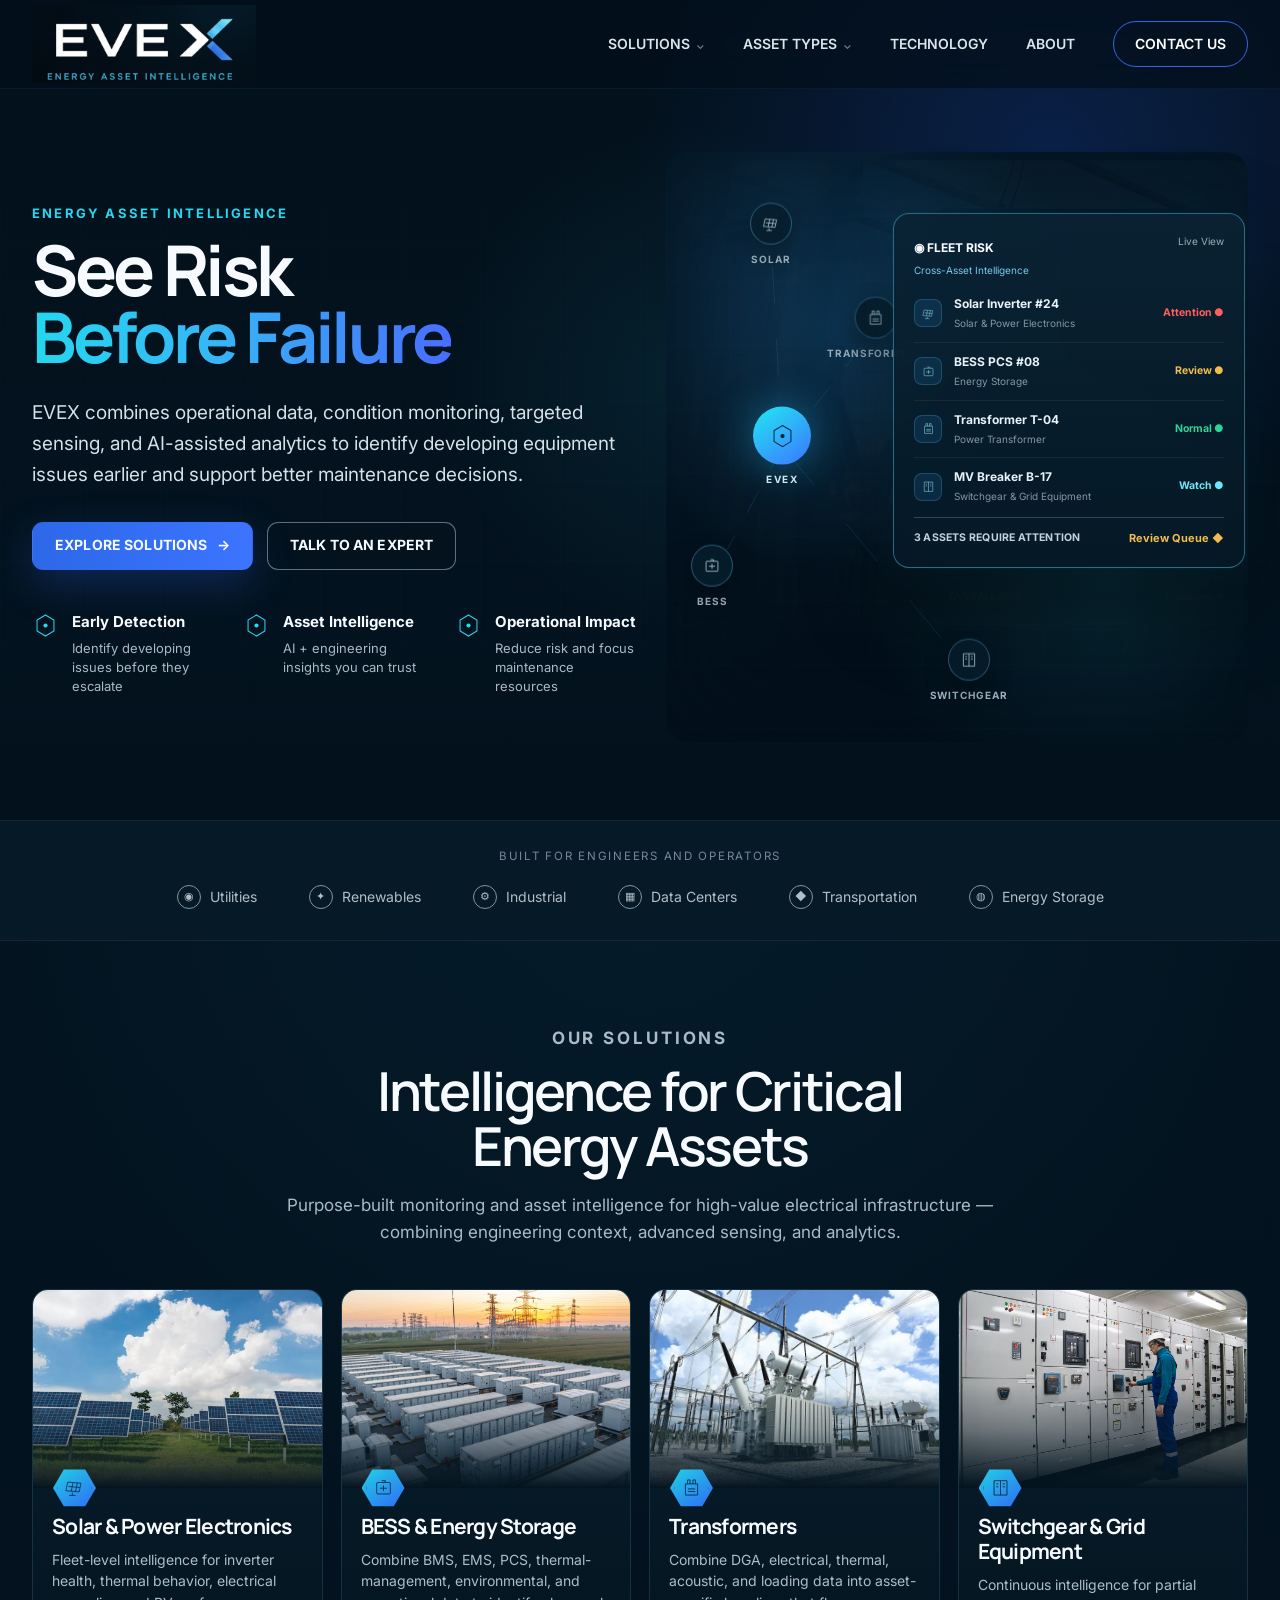
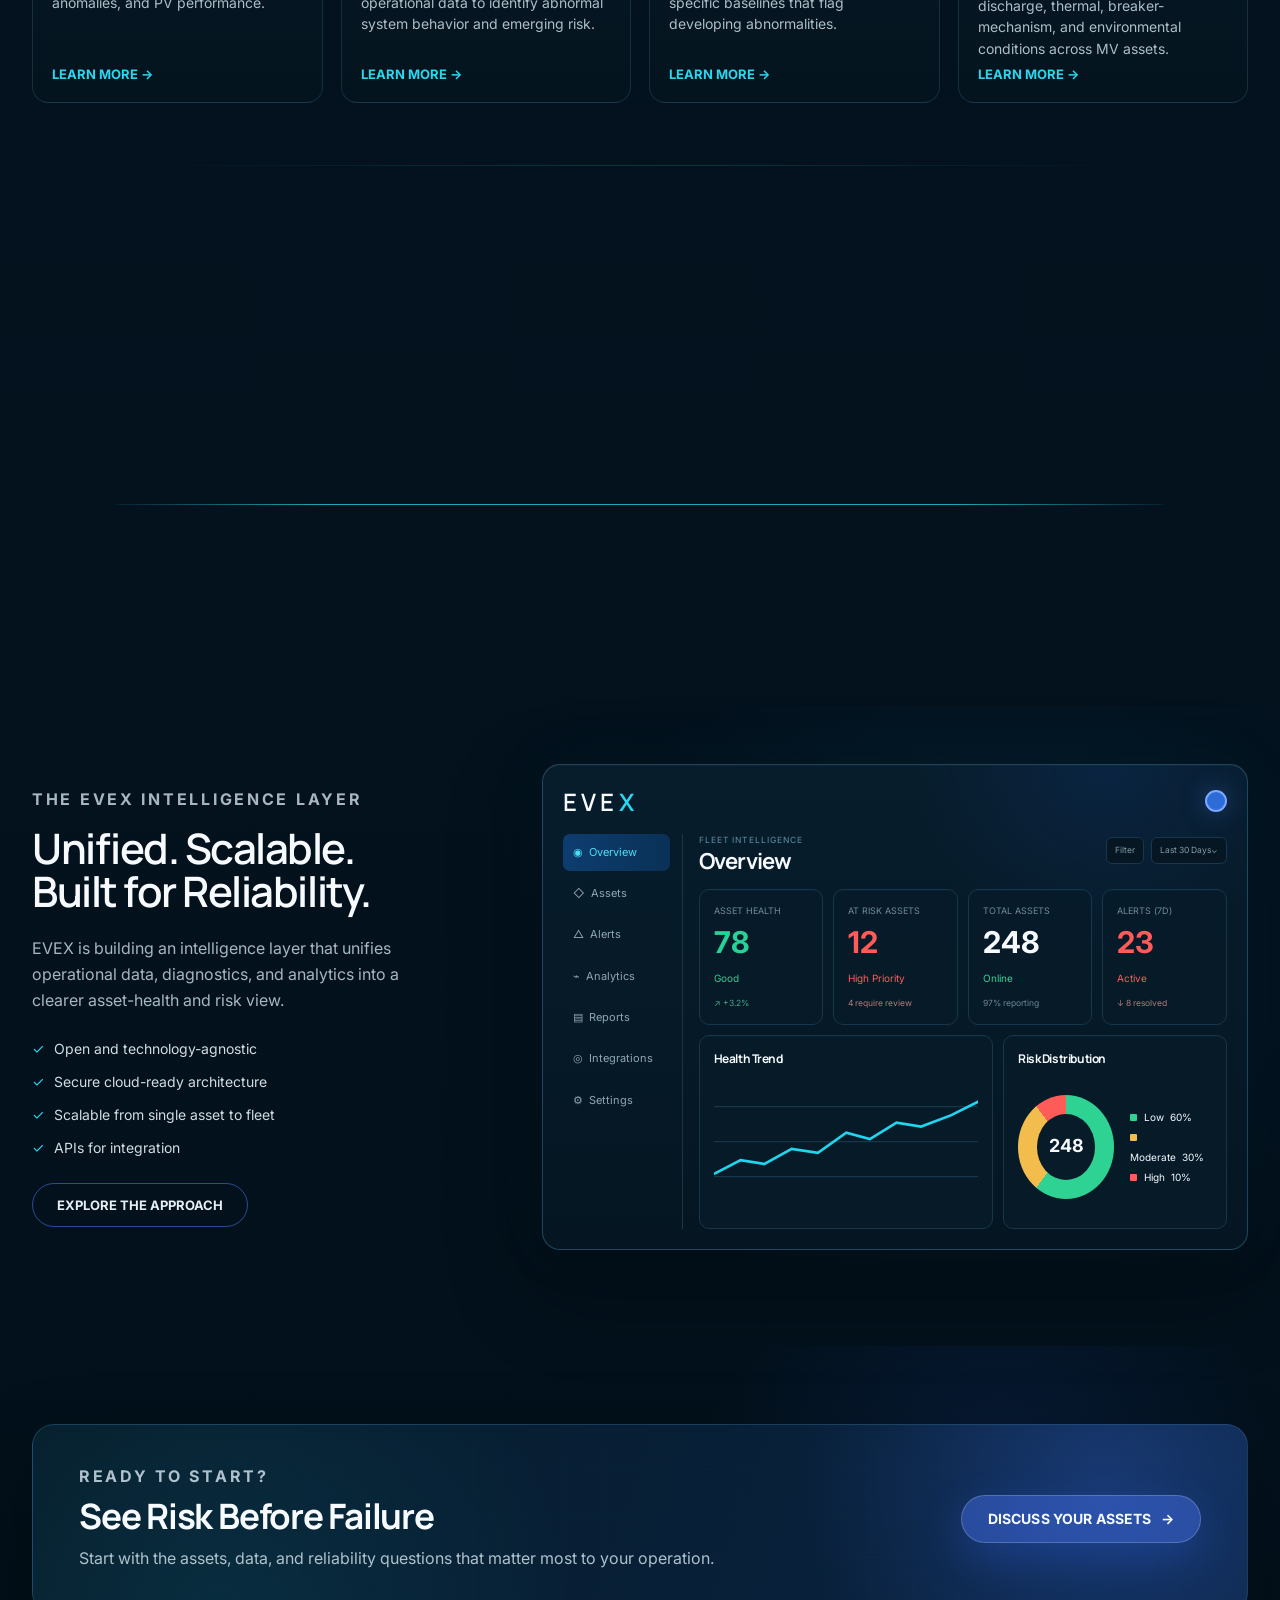
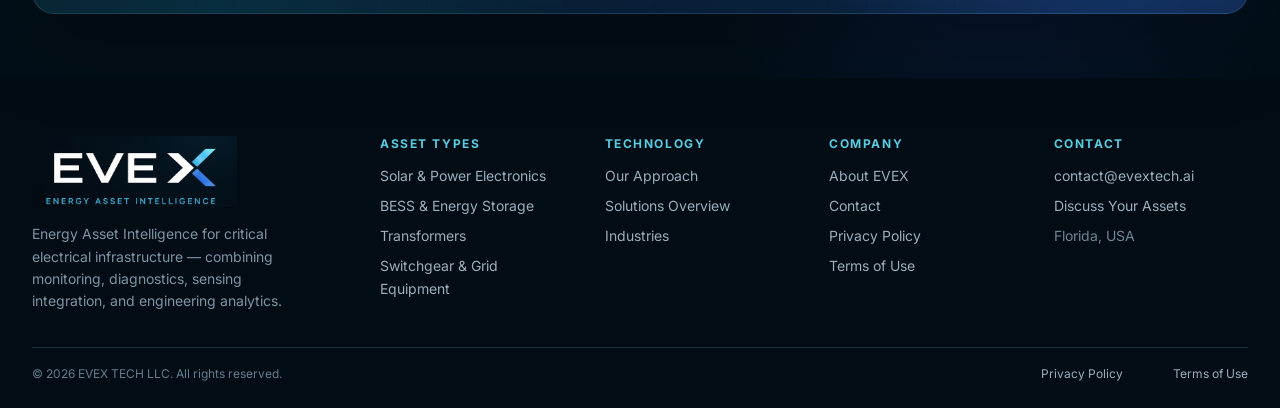
==== commit cdac11fb: "Reposition EVEX around technology-agnostic, cross-asset intelligence - Update hero messaging to emph" ====
--- a/index.html
+++ b/index.html
@@ -36,7 +36,7 @@
 <div class="hero-copy reveal">
 <p class="eyebrow">ENERGY ASSET INTELLIGENCE</p>
 <h1>See Risk<br/><span class="gradient">Before Failure</span></h1>
-<p class="lead">EVEX combines advanced sensing, operational data, and AI-assisted analytics to detect developing issues earlier and enable more confident maintenance decisions.</p>
+<p class="lead">EVEX combines operational data, condition monitoring, targeted sensing, and AI-assisted analytics to identify developing equipment issues earlier and support better maintenance decisions.</p>
 <div class="hero-actions"><a class="btn btn-primary" href="solutions.html">EXPLORE SOLUTIONS   →</a><a class="btn btn-outline" href="contact.html">TALK TO AN EXPERT</a></div>
 <div class="hero-benefits">
 <div class="benefit"><svg class="benefit-icon"><use href="#i-diamond"></use></svg><div><strong>Early Detection</strong><span>Identify developing issues before they escalate</span></div></div>
@@ -45,16 +45,23 @@
 </div>
 </div>
 <div class="hero-visual reveal">
-<div class="transformer-stage"></div>
-<aside class="hero-dashboard">
-<div class="dash-head"><div><strong>◉  ASSET-1104</strong><span class="sub">Transformer</span></div><span class="type">Transformer</span></div>
-<div class="asset-score"><b>84</b><span>/100</span></div><div class="asset-label">Asset Health</div>
-<div class="spark"><svg preserveaspectratio="none" viewbox="0 0 250 55"><line x1="0" x2="250" y1="45" y2="45"></line><line x1="0" x2="250" y1="25" y2="25"></line><path d="M0 45 L20 39 L40 42 L61 31 L83 34 L104 26 L126 28 L148 20 L171 23 L194 15 L217 18 L239 8 L250 6"></path></svg></div>
-<div class="metric"><span>▣ ACOUSTIC</span><b class="warn">Trending ●</b></div>
-<div class="metric"><span>▣ THERMAL</span><b class="ok">Normal ●</b></div>
-<div class="metric"><span>▣ DISSOLVED GAS</span><b class="ok">Normal ●</b></div>
-<div class="metric"><span>▣ PD INDICATOR</span><b class="warn">Attention ●</b></div>
-<div class="risk"><span>OVERALL RISK</span><b class="warn">Moderate ◆</b></div>
+<div class="fleet-stage" aria-hidden="true">
+<svg class="fleet-lines" preserveaspectratio="none" viewbox="0 0 100 100"><line x1="20" x2="18" y1="50" y2="14"></line><line x1="20" x2="8" y1="50" y2="72"></line><line x1="20" x2="36" y1="50" y2="30"></line><line x1="20" x2="52" y1="50" y2="88"></line></svg>
+<div class="fleet-node fleet-node-hub" style="left:20%;top:50%"><span class="fleet-hub"><svg><use href="#i-diamond"></use></svg></span><small>EVEX</small></div>
+<div class="fleet-node" style="left:18%;top:14%"><span class="node-badge"><svg><use href="#i-solar"></use></svg></span><small>Solar</small></div>
+<div class="fleet-node" style="left:8%;top:72%"><span class="node-badge"><svg><use href="#i-battery"></use></svg></span><small>BESS</small></div>
+<div class="fleet-node" style="left:36%;top:30%"><span class="node-badge"><svg><use href="#i-transformer"></use></svg></span><small>Transformers</small></div>
+<div class="fleet-node" style="left:52%;top:88%"><span class="node-badge"><svg><use href="#i-switch"></use></svg></span><small>Switchgear</small></div>
+</div>
+<aside aria-label="Illustrative fleet asset-intelligence interface — conceptual, not live customer data" class="hero-dashboard fleet-dashboard">
+<div class="dash-head"><div><strong>◉  FLEET RISK</strong><span class="sub">Cross-Asset Intelligence</span></div><span class="type">Live View</span></div>
+<div class="fleet-list">
+<div class="fleet-row"><span class="fleet-icon-wrap"><svg><use href="#i-solar"></use></svg></span><div class="fleet-meta"><strong>Solar Inverter #24</strong><span>Solar &amp; Power Electronics</span></div><b class="status-attn">Attention ●</b></div>
+<div class="fleet-row"><span class="fleet-icon-wrap"><svg><use href="#i-battery"></use></svg></span><div class="fleet-meta"><strong>BESS PCS #08</strong><span>Energy Storage</span></div><b class="status-review">Review ●</b></div>
+<div class="fleet-row"><span class="fleet-icon-wrap"><svg><use href="#i-transformer"></use></svg></span><div class="fleet-meta"><strong>Transformer T-04</strong><span>Power Transformer</span></div><b class="status-normal">Normal ●</b></div>
+<div class="fleet-row"><span class="fleet-icon-wrap"><svg><use href="#i-switch"></use></svg></span><div class="fleet-meta"><strong>MV Breaker B-17</strong><span>Switchgear &amp; Grid Equipment</span></div><b class="status-watch">Watch ●</b></div>
+</div>
+<div class="risk fleet-summary"><span>3 ASSETS REQUIRE ATTENTION</span><b class="status-review">Review Queue ◆</b></div>
 </aside>
 </div>
 </div>
@@ -69,10 +76,10 @@
 <div class="container">
 <div class="section-heading reveal"><p class="eyebrow">OUR SOLUTIONS</p><h2>Intelligence for Critical<br/>Energy Assets</h2><p>Purpose-built monitoring and asset intelligence for high-value electrical infrastructure — combining engineering context, advanced sensing, and analytics.</p></div>
 <div class="asset-grid">
-<article class="asset-card reveal"><div class="asset-img" style="background-image:url('assets/transformer-v22.jpg')"></div><div class="hex"><svg><use href="#i-transformer"></use></svg></div><div class="asset-copy"><h3>Transformers</h3><p>Monitor electrical, thermal, acoustic, and dissolved-gas indicators to identify developing abnormalities.</p><a class="text-link" href="transformers.html">LEARN MORE  →</a></div></article>
-<article class="asset-card reveal"><div class="asset-img" style="background-image:url('assets/switchgear-v22.jpg')"></div><div class="hex"><svg><use href="#i-switch"></use></svg></div><div class="asset-copy"><h3>Switchgear &amp; MV</h3><p>Continuous condition monitoring for PD, thermal, mechanical, and environmental conditions across MV assets.</p><a class="text-link" href="switchgear.html">LEARN MORE  →</a></div></article>
-<article class="asset-card reveal"><div class="asset-img" style="background-image:url('assets/bess-v22.jpg')"></div><div class="hex"><svg><use href="#i-battery"></use></svg></div><div class="asset-copy"><h3>BESS &amp; Batteries</h3><p>Combine BMS data, thermal information, and advanced diagnostics to identify abnormal behavior and degradation.</p><a class="text-link" href="bess.html">LEARN MORE  →</a></div></article>
-<article class="asset-card reveal"><div class="asset-img" style="background-image:url('assets/solar-v22.jpg')"></div><div class="hex"><svg><use href="#i-solar"></use></svg></div><div class="asset-copy"><h3>Solar &amp; Power Electronics</h3><p>Performance and condition intelligence for inverters, PV plants, and power-electronic systems.</p><a class="text-link" href="solar.html">LEARN MORE  →</a></div></article>
+<article class="asset-card reveal"><div class="asset-img" style="background-image:url('assets/solar-v22.jpg')"></div><div class="hex"><svg><use href="#i-solar"></use></svg></div><div class="asset-copy"><h3>Solar &amp; Power Electronics</h3><p>Fleet-level intelligence for inverter health, thermal behavior, electrical anomalies, and PV performance.</p><a class="text-link" href="solar.html">LEARN MORE  →</a></div></article>
+<article class="asset-card reveal"><div class="asset-img" style="background-image:url('assets/bess-v22.jpg')"></div><div class="hex"><svg><use href="#i-battery"></use></svg></div><div class="asset-copy"><h3>BESS &amp; Energy Storage</h3><p>Combine BMS, EMS, PCS, thermal-management, environmental, and operational data to identify abnormal system behavior and emerging risk.</p><a class="text-link" href="bess.html">LEARN MORE  →</a></div></article>
+<article class="asset-card reveal"><div class="asset-img" style="background-image:url('assets/transformer-v22.jpg')"></div><div class="hex"><svg><use href="#i-transformer"></use></svg></div><div class="asset-copy"><h3>Transformers</h3><p>Combine DGA, electrical, thermal, acoustic, and loading data into asset-specific baselines that flag developing abnormalities.</p><a class="text-link" href="transformers.html">LEARN MORE  →</a></div></article>
+<article class="asset-card reveal"><div class="asset-img" style="background-image:url('assets/switchgear-v22.jpg')"></div><div class="hex"><svg><use href="#i-switch"></use></svg></div><div class="asset-copy"><h3>Switchgear &amp; Grid Equipment</h3><p>Continuous intelligence for partial discharge, thermal, breaker-mechanism, and environmental conditions across MV assets.</p><a class="text-link" href="switchgear.html">LEARN MORE  →</a></div></article>
 </div>
 <div class="process-shell">
 <div class="section-heading reveal"><p class="eyebrow">HOW IT WORKS</p><h2>From Signals to Decisions</h2><p>A disciplined engineering workflow that turns fragmented signals into clearer asset-health decisions.</p></div>
@@ -123,7 +130,7 @@
 </section>
 </main>
 <footer class="footer">
-<div class="container footer-grid"><div><img alt="EVEX" class="footer-logo" src="assets/evex-logo.webp"/><p>Energy Asset Intelligence for critical electrical infrastructure — combining monitoring, diagnostics, sensing integration, and engineering analytics.</p></div><div><h4>Asset Types</h4><a href="transformers.html">Transformers</a><a href="switchgear.html">Switchgear &amp; MV</a><a href="bess.html">BESS &amp; Batteries</a><a href="solar.html">Solar &amp; Power Electronics</a></div><div><h4>Technology</h4><a href="technology.html">Our Approach</a><a href="solutions.html">Solutions Overview</a><a href="industries.html">Industries</a></div><div><h4>Company</h4><a href="about.html">About EVEX</a><a href="contact.html">Contact</a><a href="privacy.html">Privacy Policy</a><a href="terms.html">Terms of Use</a></div><div><h4>Contact</h4><a href="mailto:contact@evextech.ai">contact@evextech.ai</a><a href="contact.html">Discuss Your Assets</a><a href="#">Florida, USA</a></div></div>
+<div class="container footer-grid"><div><img alt="EVEX" class="footer-logo" src="assets/evex-logo.webp"/><p>Energy Asset Intelligence for critical electrical infrastructure — combining monitoring, diagnostics, sensing integration, and engineering analytics.</p></div><div><h4>Asset Types</h4><a href="solar.html">Solar &amp; Power Electronics</a><a href="bess.html">BESS &amp; Energy Storage</a><a href="transformers.html">Transformers</a><a href="switchgear.html">Switchgear &amp; Grid Equipment</a></div><div><h4>Technology</h4><a href="technology.html">Our Approach</a><a href="solutions.html">Solutions Overview</a><a href="industries.html">Industries</a></div><div><h4>Company</h4><a href="about.html">About EVEX</a><a href="contact.html">Contact</a><a href="privacy.html">Privacy Policy</a><a href="terms.html">Terms of Use</a></div><div><h4>Contact</h4><a href="mailto:contact@evextech.ai">contact@evextech.ai</a><a href="contact.html">Discuss Your Assets</a><a href="#">Florida, USA</a></div></div>
 <div class="container footer-bottom"><span>© 2026 EVEX TECH LLC. All rights reserved.</span><span><a href="privacy.html">Privacy Policy</a>    <a href="terms.html">Terms of Use</a></span></div>
 </footer>
 <script src="script.js"></script>
--- a/styles.css
+++ b/styles.css
@@ -381,6 +381,7 @@
 .light .bullets li{color:#546b7a}
 .bullets li:before{content:"";display:inline-block;width:6px;height:6px;border-radius:50%;background:var(--cyan);margin-right:10px}
 .signal-grid{display:grid;grid-template-columns:repeat(4,1fr);gap:16px}
+.signal-grid-3{grid-template-columns:repeat(3,1fr)}
 .signal{border:1px solid #1b4056;background:#082030;border-radius:14px;padding:22px;min-height:130px}
 .signal strong{display:block;font-size:16px;margin-bottom:8px}
 .signal span{font-size:14px;color:#8ea4b2}
@@ -420,7 +421,7 @@
   .hero-copy{max-width:820px}.hero-benefits{max-width:860px}
   .asset-grid,.resource-grid{grid-template-columns:repeat(2,1fr)}
   .platform,.split,.contact-grid{grid-template-columns:1fr}
-  .signal-grid,.industry-grid{grid-template-columns:repeat(2,1fr)}
+  .signal-grid,.industry-grid,.signal-grid-3{grid-template-columns:repeat(2,1fr)}
   .footer-grid{grid-template-columns:1.5fr 1fr 1fr}
 }
 @media(max-width:760px){
@@ -433,11 +434,13 @@
   .hero{padding:112px 0 52px;min-height:auto}.hero h1{font-size:56px}
   .hero-copy .lead{font-size:16px}.hero-actions{flex-direction:column;align-items:stretch}
   .hero-benefits{grid-template-columns:1fr;gap:16px}
-  .hero-visual{height:520px}.transformer-stage{bottom:120px}
+  .hero-visual{height:auto}.transformer-stage{bottom:120px}
   .hero-dashboard{width:100%;right:0;top:auto;bottom:0}
+  .fleet-stage{display:none}
+  .fleet-dashboard{width:100%;position:static;margin-top:4px}
   .trust-list{gap:18px 28px}.trust-list{font-size:13px}
   .section{padding:70px 0}.section-heading p{font-size:16px}
-  .asset-grid,.resource-grid,.signal-grid,.industry-grid{grid-template-columns:1fr}
+  .asset-grid,.resource-grid,.signal-grid,.industry-grid,.signal-grid-3{grid-template-columns:1fr}
   .asset-card{min-height:440px}.asset-img{height:210px}
   .process{grid-template-columns:1fr}.process:before{display:none}
   .step{text-align:left;padding-left:82px;min-height:105px}.step-no{margin-left:0}
@@ -453,7 +456,7 @@
 }
 @media(max-width:520px){
   .container{width:min(calc(100% - 28px),var(--max))}
-  .hero h1{font-size:48px}.hero-visual{height:500px}
+  .hero h1{font-size:48px}.hero-visual{height:auto}
   h2{font-size:40px}.section-heading{margin-bottom:36px}
   .asset-copy p{font-size:14px}
   .resource-copy h3{font-size:19px}
@@ -872,19 +875,6 @@
    V2.2 Launch-Level Premium Polish
    ========================================================== */
 
-/* The approved V2.2 hero visual is now stored locally as one composition. */
-.hero-visual{
-  background:
-    url("assets/hero-v22-composite.jpg")
-    center center / contain no-repeat;
-}
-
-/* Prevent duplicate transformer/dashboard layers on top of the local hero master. */
-.hero-visual > .transformer-stage,
-.hero-visual > .hero-dashboard{
-  display:none !important;
-}
-
 /* The four approved V2.2 asset images are local runtime files. */
 .asset-img{
   image-rendering:auto;
@@ -893,18 +883,83 @@
   background-position:center center;
 }
 
+/* ==========================================================
+   V3 — Cross-Asset Fleet Intelligence Hero Visual
+   Replaces the single-transformer dashboard with a conceptual
+   fleet-risk view spanning solar, storage, transformer and
+   switchgear assets — one intelligence layer, many asset classes.
+   ========================================================== */
+.fleet-stage{
+  position:absolute;inset:0;border-radius:22px;overflow:hidden;
+  background:
+    radial-gradient(circle at 30% 30%,rgba(41,164,255,.20),transparent 42%),
+    radial-gradient(circle at 76% 72%,rgba(41,215,240,.12),transparent 40%),
+    linear-gradient(160deg,rgba(6,27,44,.95) 0%,rgba(3,17,28,.97) 60%,rgba(2,12,21,.98) 100%),
+    url("assets/hero-v22-composite.jpg") center 38% / cover no-repeat;
+  box-shadow:inset 0 0 100px rgba(3,17,28,.45)
+}
+.fleet-stage:before{
+  content:"";position:absolute;inset:0;pointer-events:none;opacity:.16;
+  background-image:
+    linear-gradient(rgba(81,159,190,.12) 1px,transparent 1px),
+    linear-gradient(90deg,rgba(81,159,190,.12) 1px,transparent 1px);
+  background-size:64px 64px;
+}
+.fleet-lines{position:absolute;inset:0;width:100%;height:100%;z-index:1}
+.fleet-lines line{stroke:rgba(60,199,232,.42);stroke-width:.3;vector-effect:non-scaling-stroke}
+.fleet-node{
+  position:absolute;transform:translate(-50%,-50%);z-index:2;
+  display:flex;flex-direction:column;align-items:center;gap:7px
+}
+.fleet-node small{font-size:10px;letter-spacing:.09em;text-transform:uppercase;color:#9db2bf;font-weight:700}
+.node-badge{
+  width:42px;height:42px;border-radius:50%;
+  border:1px solid rgba(72,153,190,.5);background:rgba(8,30,45,.86);
+  display:grid;place-items:center;color:#bfe0ee;backdrop-filter:blur(6px);
+  box-shadow:0 10px 26px rgba(0,0,0,.32)
+}
+.node-badge svg{width:20px;height:20px}
+.fleet-hub{
+  width:58px;height:58px;border-radius:50%;
+  background:linear-gradient(145deg,#22e8f2,#3d76ff);
+  display:grid;place-items:center;color:#07243a;
+  box-shadow:0 0 42px rgba(41,196,255,.42)
+}
+.fleet-hub svg{width:27px;height:27px}
+.fleet-node-hub small{color:#cfe8f2;letter-spacing:.14em}
+
+.fleet-dashboard{width:352px;z-index:3}
+.fleet-list{margin-top:14px}
+.fleet-row{
+  display:grid;grid-template-columns:30px 1fr auto;gap:10px;align-items:center;
+  border-top:1px solid rgba(255,255,255,.06);padding:10px 0
+}
+.fleet-list .fleet-row:first-child{border-top:0;padding-top:2px}
+.fleet-icon-wrap{
+  width:28px;height:28px;border-radius:8px;
+  background:rgba(41,164,255,.12);border:1px solid rgba(63,143,181,.35);
+  display:grid;place-items:center;color:#8fd3ea
+}
+.fleet-icon-wrap svg{width:15px;height:15px}
+.fleet-meta{display:flex;flex-direction:column;gap:2px;min-width:0}
+.fleet-meta strong{font-size:12px;color:#e8f1f6;white-space:nowrap;overflow:hidden;text-overflow:ellipsis}
+.fleet-meta span{font-size:10px;color:#8298a6;white-space:nowrap;overflow:hidden;text-overflow:ellipsis}
+.fleet-row b{font-size:10.5px;white-space:nowrap;text-align:right;font-weight:700}
+.status-attn{color:var(--red)}
+.status-review{color:var(--amber)}
+.status-normal{color:var(--green)}
+.status-watch{color:var(--cyan-soft)}
+.fleet-summary span{color:#c3d3dc;font-weight:700;letter-spacing:.02em;font-size:10.5px}
+
 /* Local hero remains responsive on tablet/mobile. */
 @media(max-width:1080px){
-  .hero-visual{
-    min-height:590px;
-    background-position:center top;
-  }
+  .fleet-stage{background-position:center top,center top,center top,center 30%}
 }
 @media(max-width:760px){
-  .hero-visual{
-    height:auto;
-    min-height:500px;
-    background-size:contain;
-    background-position:center center;
-  }
-}
+  .fleet-node small{display:none}
+  .fleet-node{gap:0}
+  .node-badge{width:34px;height:34px}
+  .node-badge svg{width:16px;height:16px}
+  .fleet-hub{width:48px;height:48px}
+  .fleet-hub svg{width:22px;height:22px}
+}
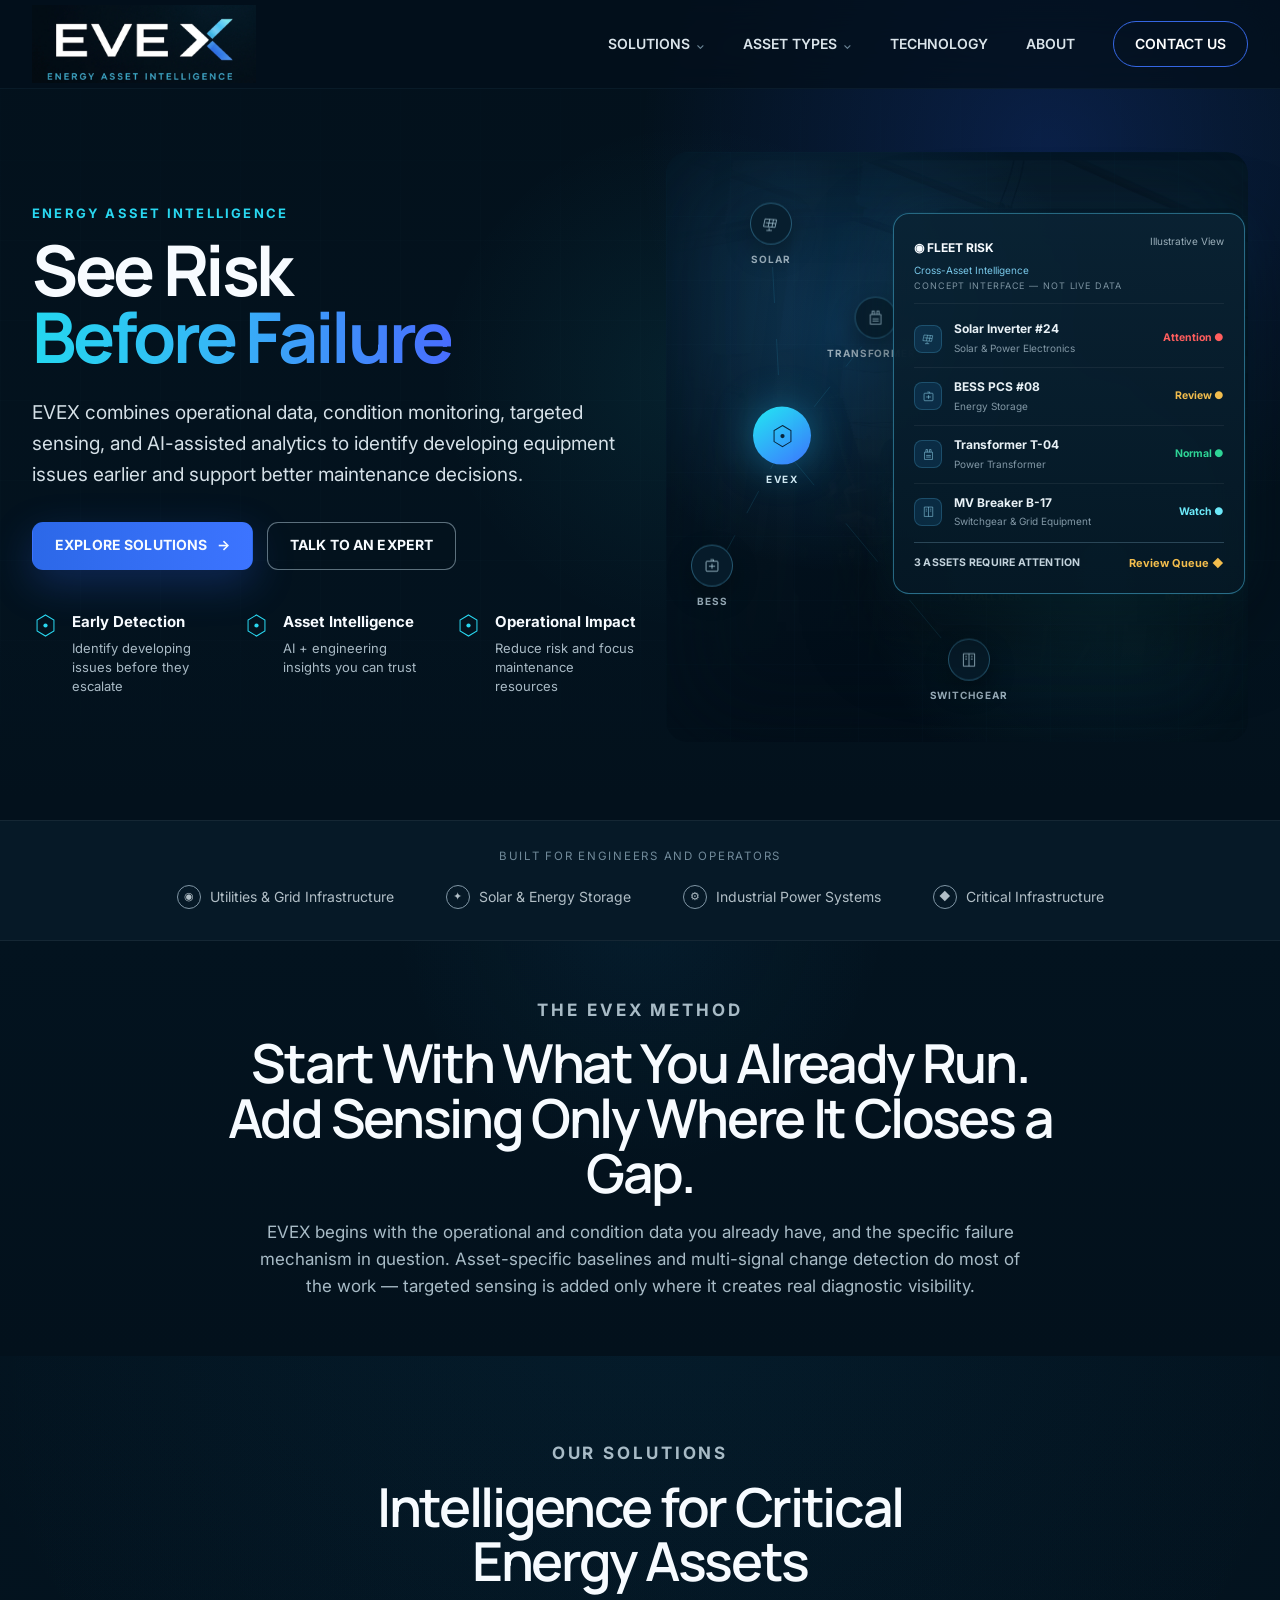
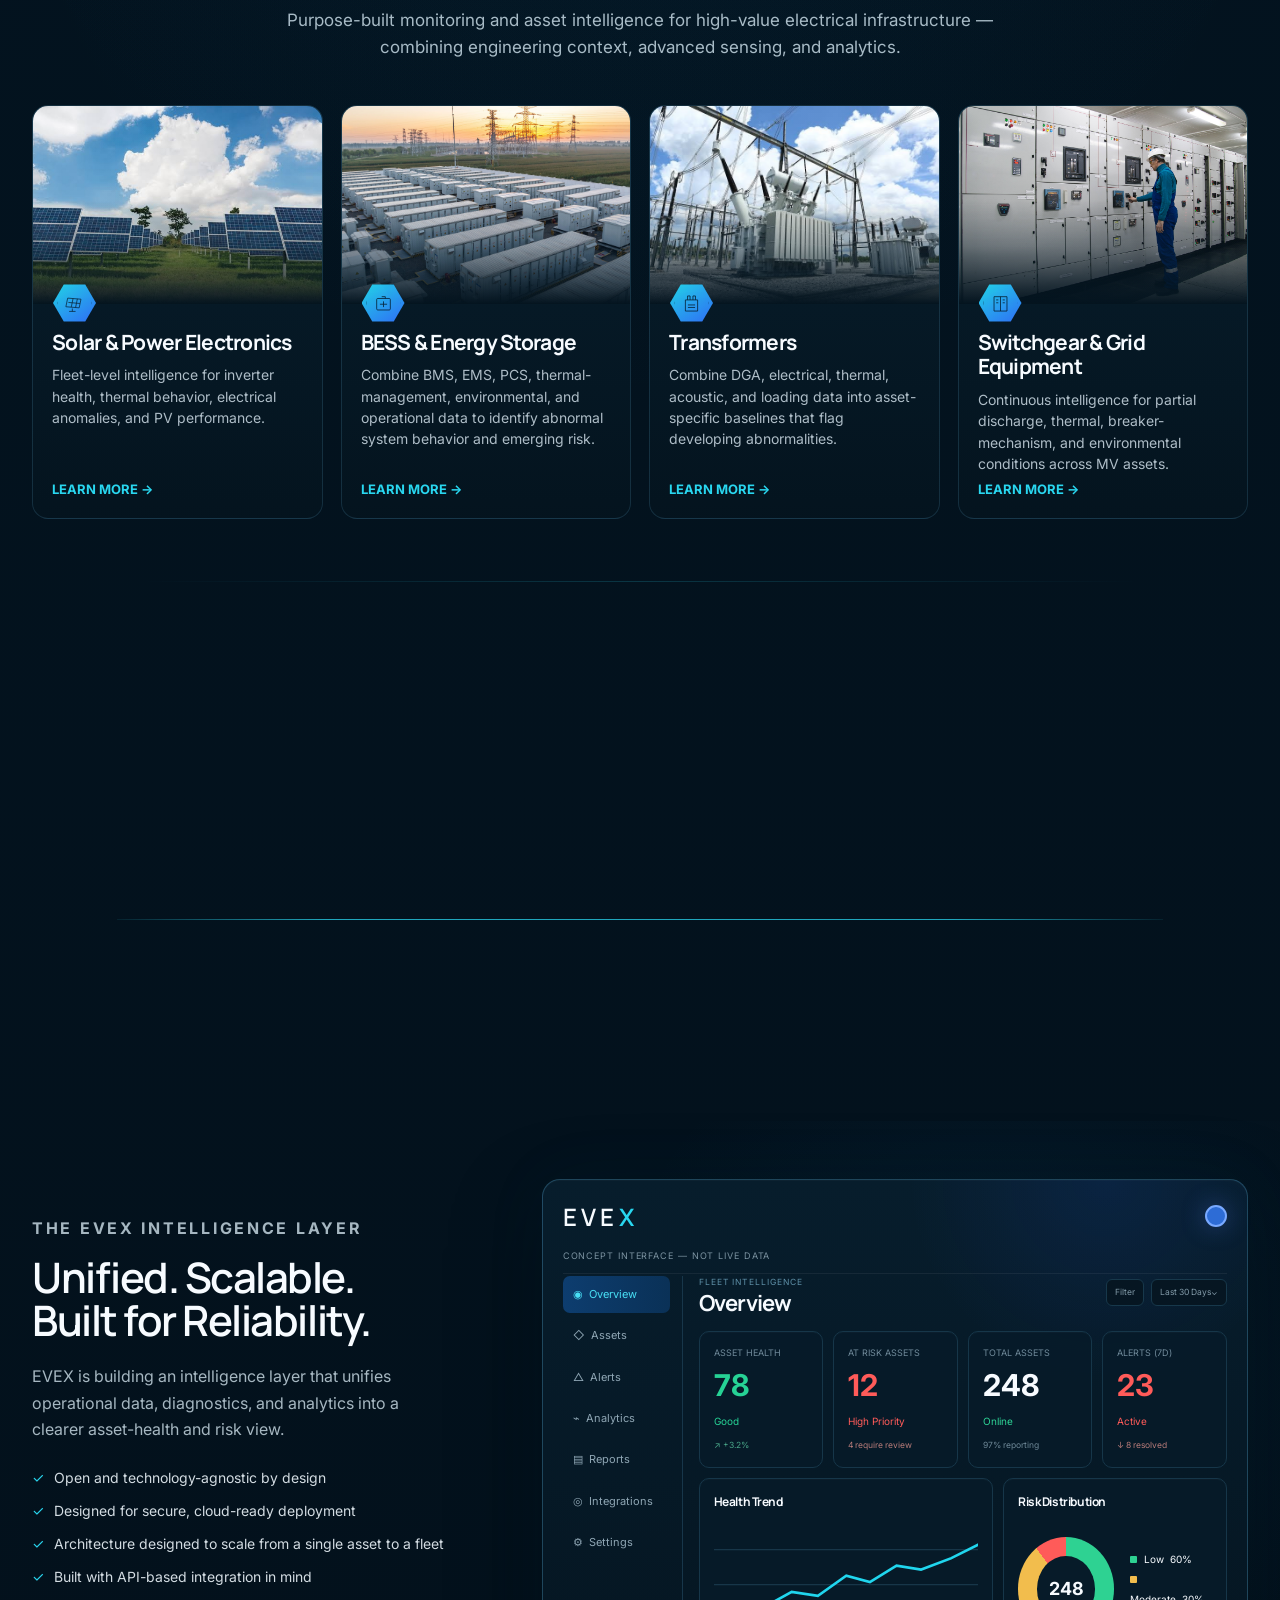
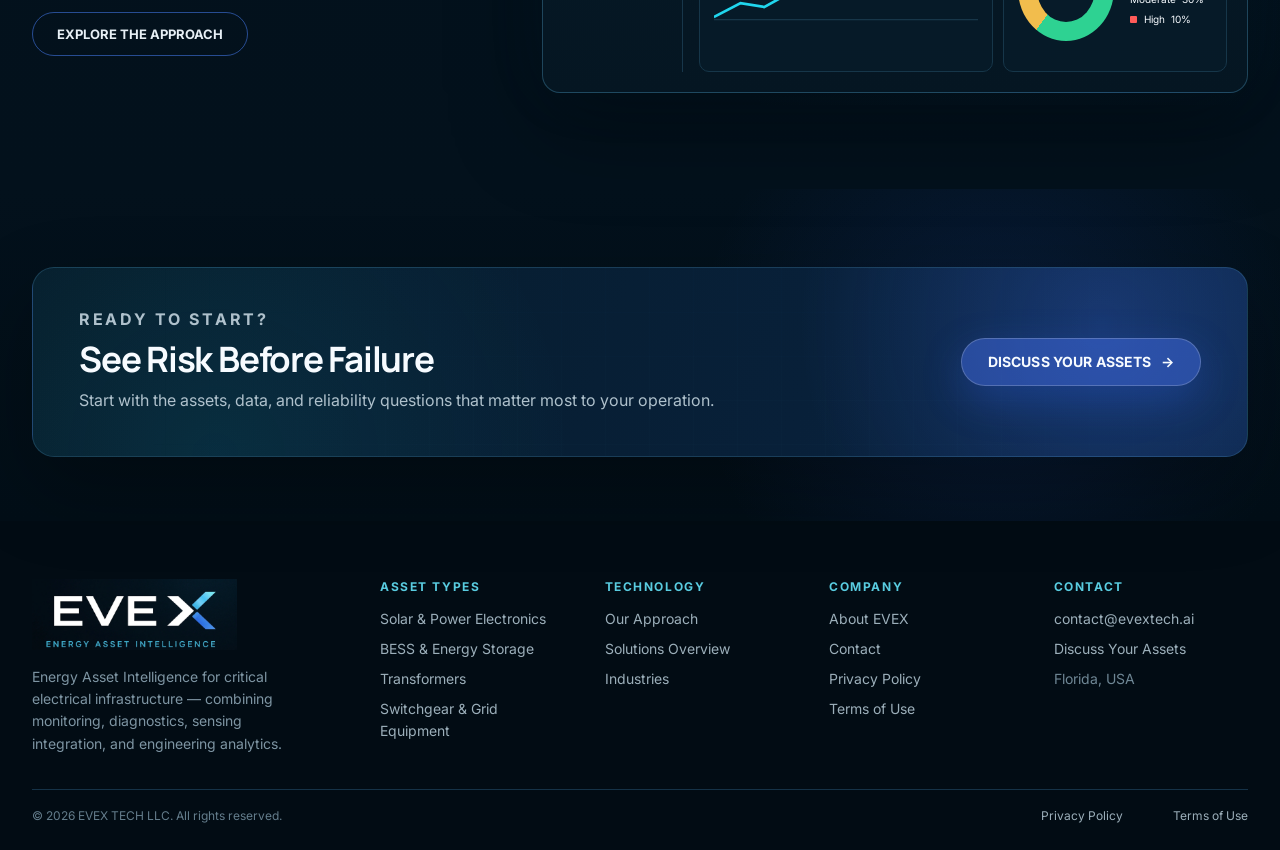
==== commit eb97d244: "Credibility and positioning refinements ahead of PR - Label both homepage dashboards as illustrative" ====
--- a/index.html
+++ b/index.html
@@ -54,7 +54,8 @@
 <div class="fleet-node" style="left:52%;top:88%"><span class="node-badge"><svg><use href="#i-switch"></use></svg></span><small>Switchgear</small></div>
 </div>
 <aside aria-label="Illustrative fleet asset-intelligence interface — conceptual, not live customer data" class="hero-dashboard fleet-dashboard">
-<div class="dash-head"><div><strong>◉  FLEET RISK</strong><span class="sub">Cross-Asset Intelligence</span></div><span class="type">Live View</span></div>
+<div class="dash-head"><div><strong>◉  FLEET RISK</strong><span class="sub">Cross-Asset Intelligence</span></div><span class="type">Illustrative View</span></div>
+<div class="concept-tag">CONCEPT INTERFACE — NOT LIVE DATA</div>
 <div class="fleet-list">
 <div class="fleet-row"><span class="fleet-icon-wrap"><svg><use href="#i-solar"></use></svg></span><div class="fleet-meta"><strong>Solar Inverter #24</strong><span>Solar &amp; Power Electronics</span></div><b class="status-attn">Attention ●</b></div>
 <div class="fleet-row"><span class="fleet-icon-wrap"><svg><use href="#i-battery"></use></svg></span><div class="fleet-meta"><strong>BESS PCS #08</strong><span>Energy Storage</span></div><b class="status-review">Review ●</b></div>
@@ -69,7 +70,12 @@
 <section class="trust">
 <div class="container">
 <div class="trust-title">BUILT FOR ENGINEERS AND OPERATORS</div>
-<div class="trust-list"><span><i>◉</i>Utilities</span><span><i>✦</i>Renewables</span><span><i>⚙</i>Industrial</span><span><i>▦</i>Data Centers</span><span><i>◆</i>Transportation</span><span><i>◍</i>Energy Storage</span></div>
+<div class="trust-list"><span><i>◉</i>Utilities &amp; Grid Infrastructure</span><span><i>✦</i>Solar &amp; Energy Storage</span><span><i>⚙</i>Industrial Power Systems</span><span><i>◆</i>Critical Infrastructure</span></div>
+</div>
+</section>
+<section class="section approach-section">
+<div class="container">
+<div class="section-heading reveal"><p class="eyebrow">THE EVEX METHOD</p><h2>Start With What You Already Run.<br/>Add Sensing Only Where It Closes a Gap.</h2><p>EVEX begins with the operational and condition data you already have, and the specific failure mechanism in question. Asset-specific baselines and multi-signal change detection do most of the work — targeted sensing is added only where it creates real diagnostic visibility.</p></div>
 </div>
 </section>
 <section class="section" id="asset-types">
@@ -96,11 +102,12 @@
 <p class="eyebrow">THE EVEX INTELLIGENCE LAYER</p>
 <h2>Unified. Scalable.<br/>Built for Reliability.</h2>
 <p>EVEX is building an intelligence layer that unifies operational data, diagnostics, and analytics into a clearer asset-health and risk view.</p>
-<ul><li>Open and technology-agnostic</li><li>Secure cloud-ready architecture</li><li>Scalable from single asset to fleet</li><li>APIs for integration</li></ul>
+<ul><li>Open and technology-agnostic by design</li><li>Designed for secure, cloud-ready deployment</li><li>Architecture designed to scale from a single asset to a fleet</li><li>Built with API-based integration in mind</li></ul>
 <a class="small-pill" href="technology.html">EXPLORE THE APPROACH</a>
 </div>
 <div aria-label="Conceptual EVEX dashboard" class="dashboard reveal">
 <div class="dashboard-top"><div class="dash-logo">EVE<em>X</em></div><div class="avatar"></div></div>
+<div class="concept-tag">CONCEPT INTERFACE — NOT LIVE DATA</div>
 <div class="dashboard-body">
 <div class="side-nav"><div class="side-item active">◉  Overview</div><div class="side-item">◇  Assets</div><div class="side-item">△  Alerts</div><div class="side-item">⌁  Analytics</div><div class="side-item">▤  Reports</div><div class="side-item">◎  Integrations</div><div class="side-item">⚙  Settings</div></div>
 <div>
--- a/styles.css
+++ b/styles.css
@@ -963,3 +963,18 @@
   .fleet-hub{width:48px;height:48px}
   .fleet-hub svg{width:22px;height:22px}
 }
+
+/* ==========================================================
+   V4 — Credibility / positioning pass
+   ========================================================== */
+
+/* Visible "this is illustrative" labeling on conceptual dashboards */
+.concept-tag{
+  font-size:9px;letter-spacing:.1em;text-transform:uppercase;color:#7c93a1;
+  border-bottom:1px solid rgba(255,255,255,.06);
+  padding-bottom:10px;margin-bottom:2px
+}
+
+/* Compact message-only section for the EVEX method strip */
+.approach-section{padding:56px 0}
+.approach-section .section-heading{margin-bottom:0}
